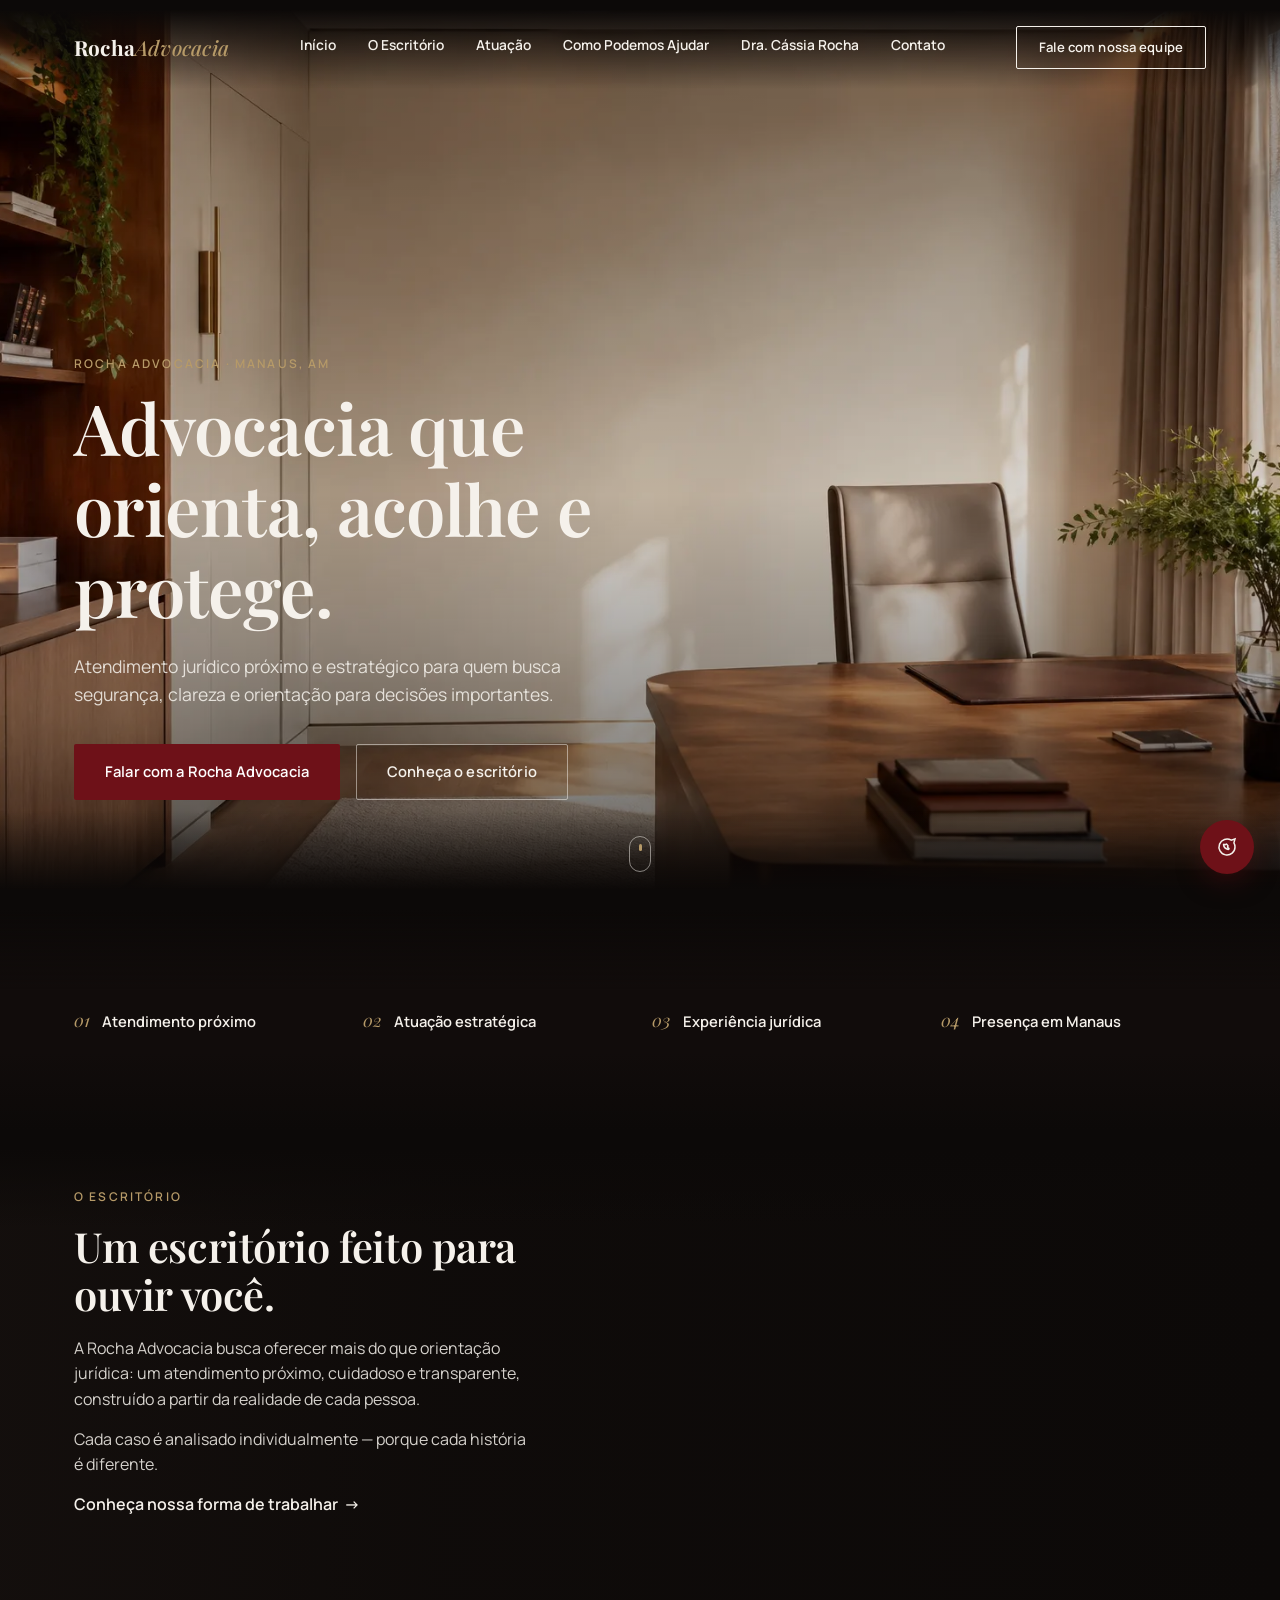
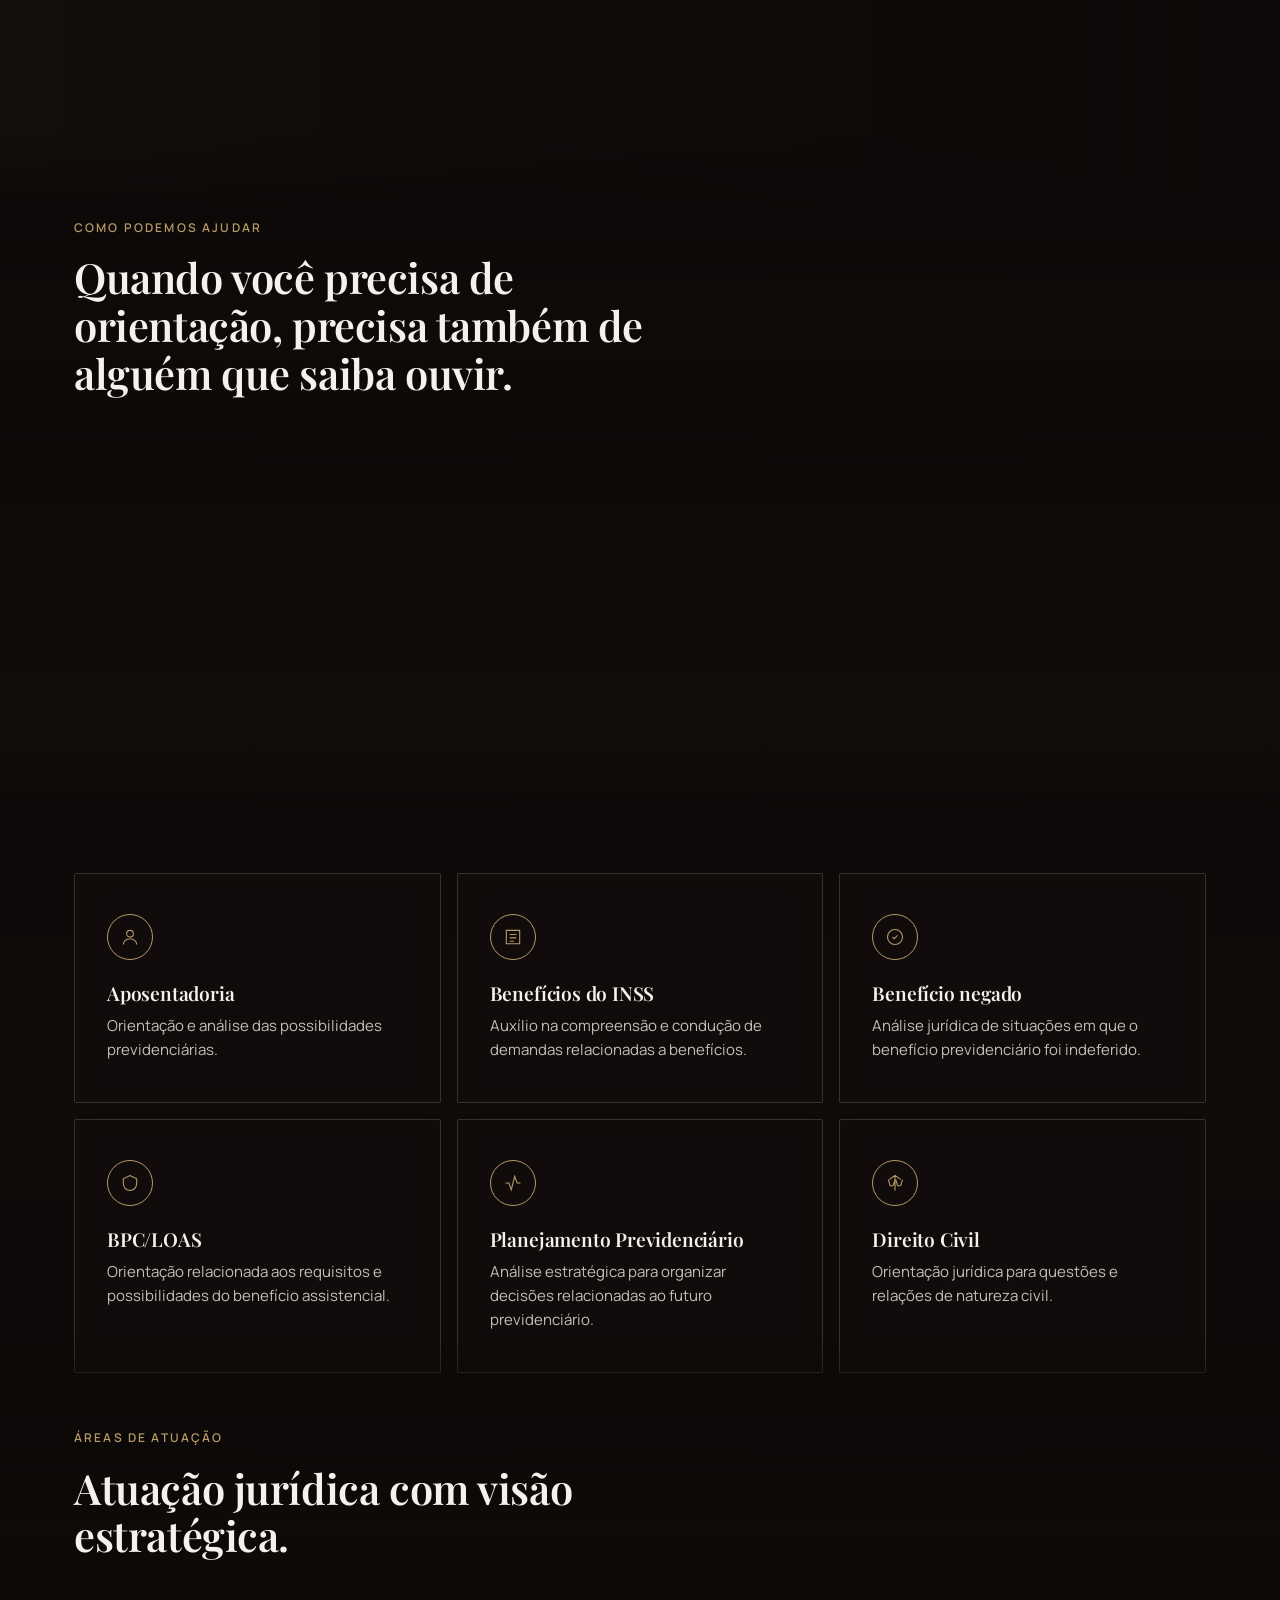
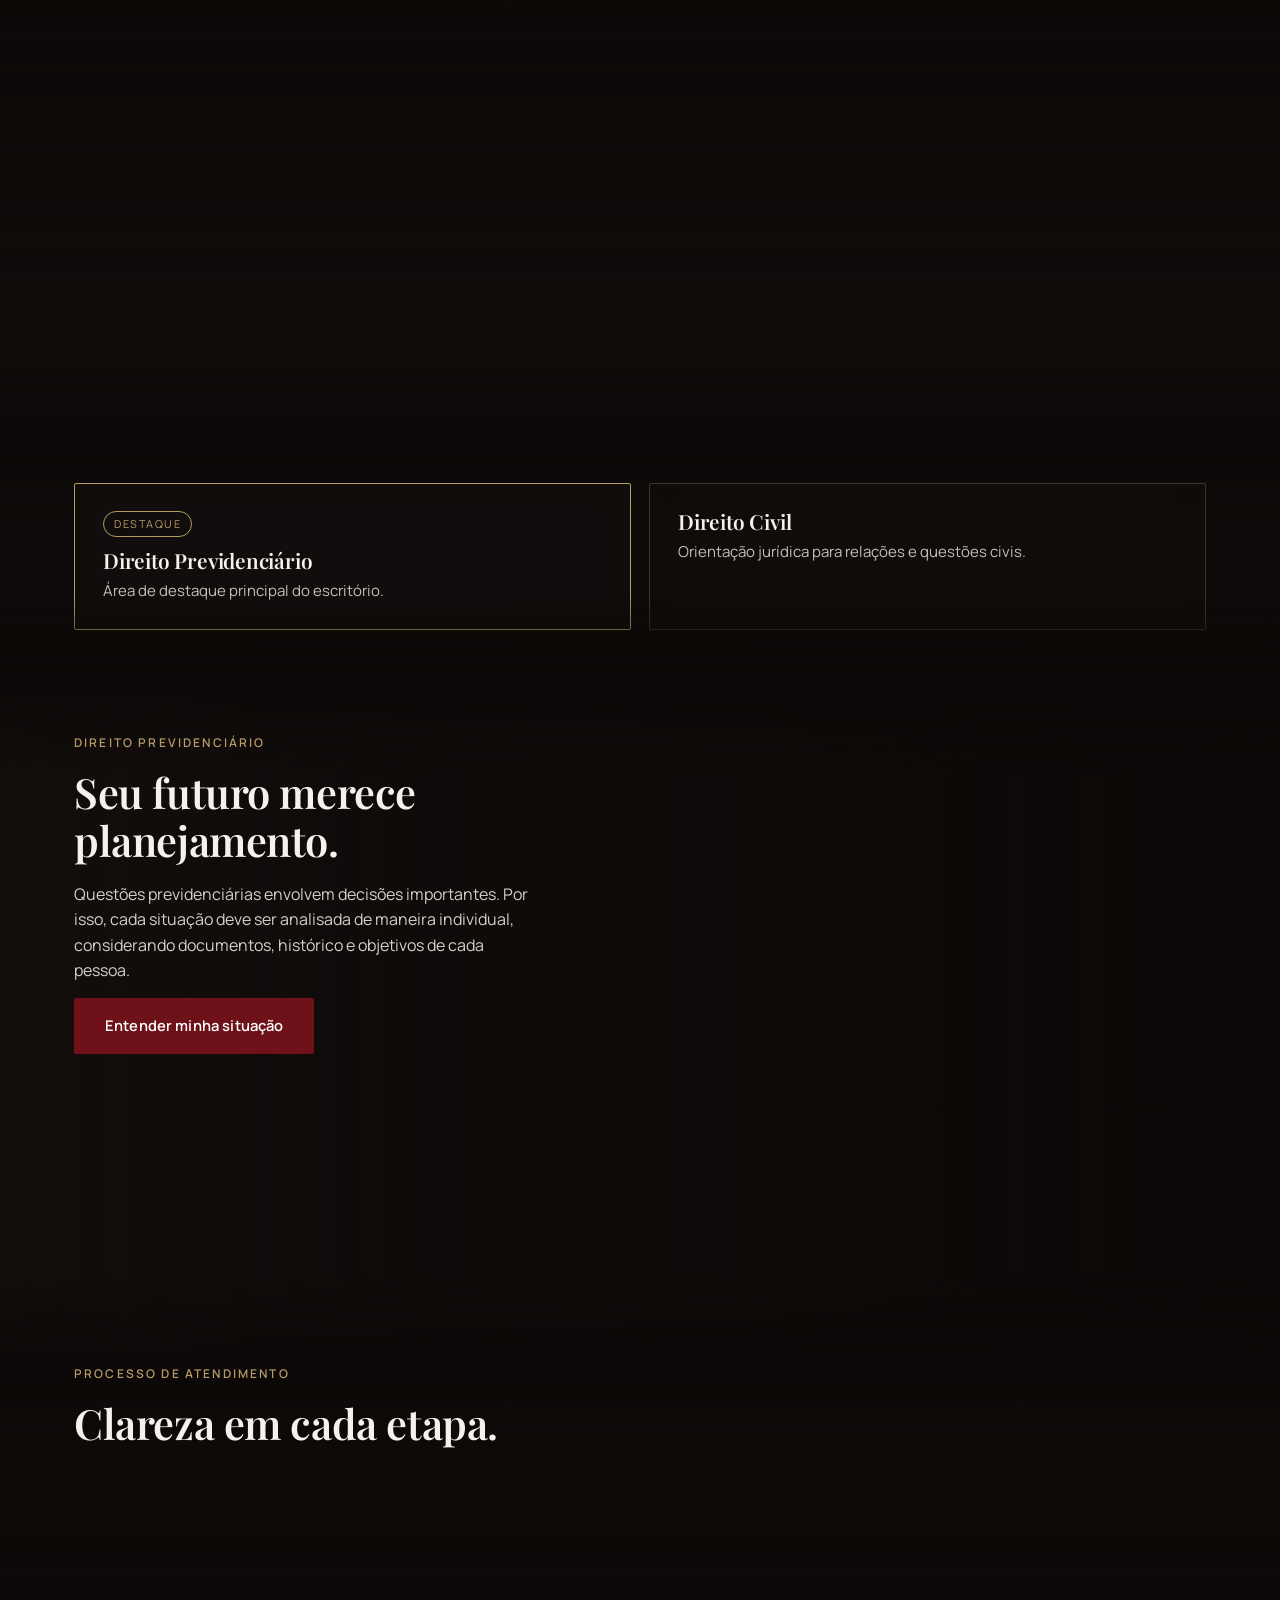
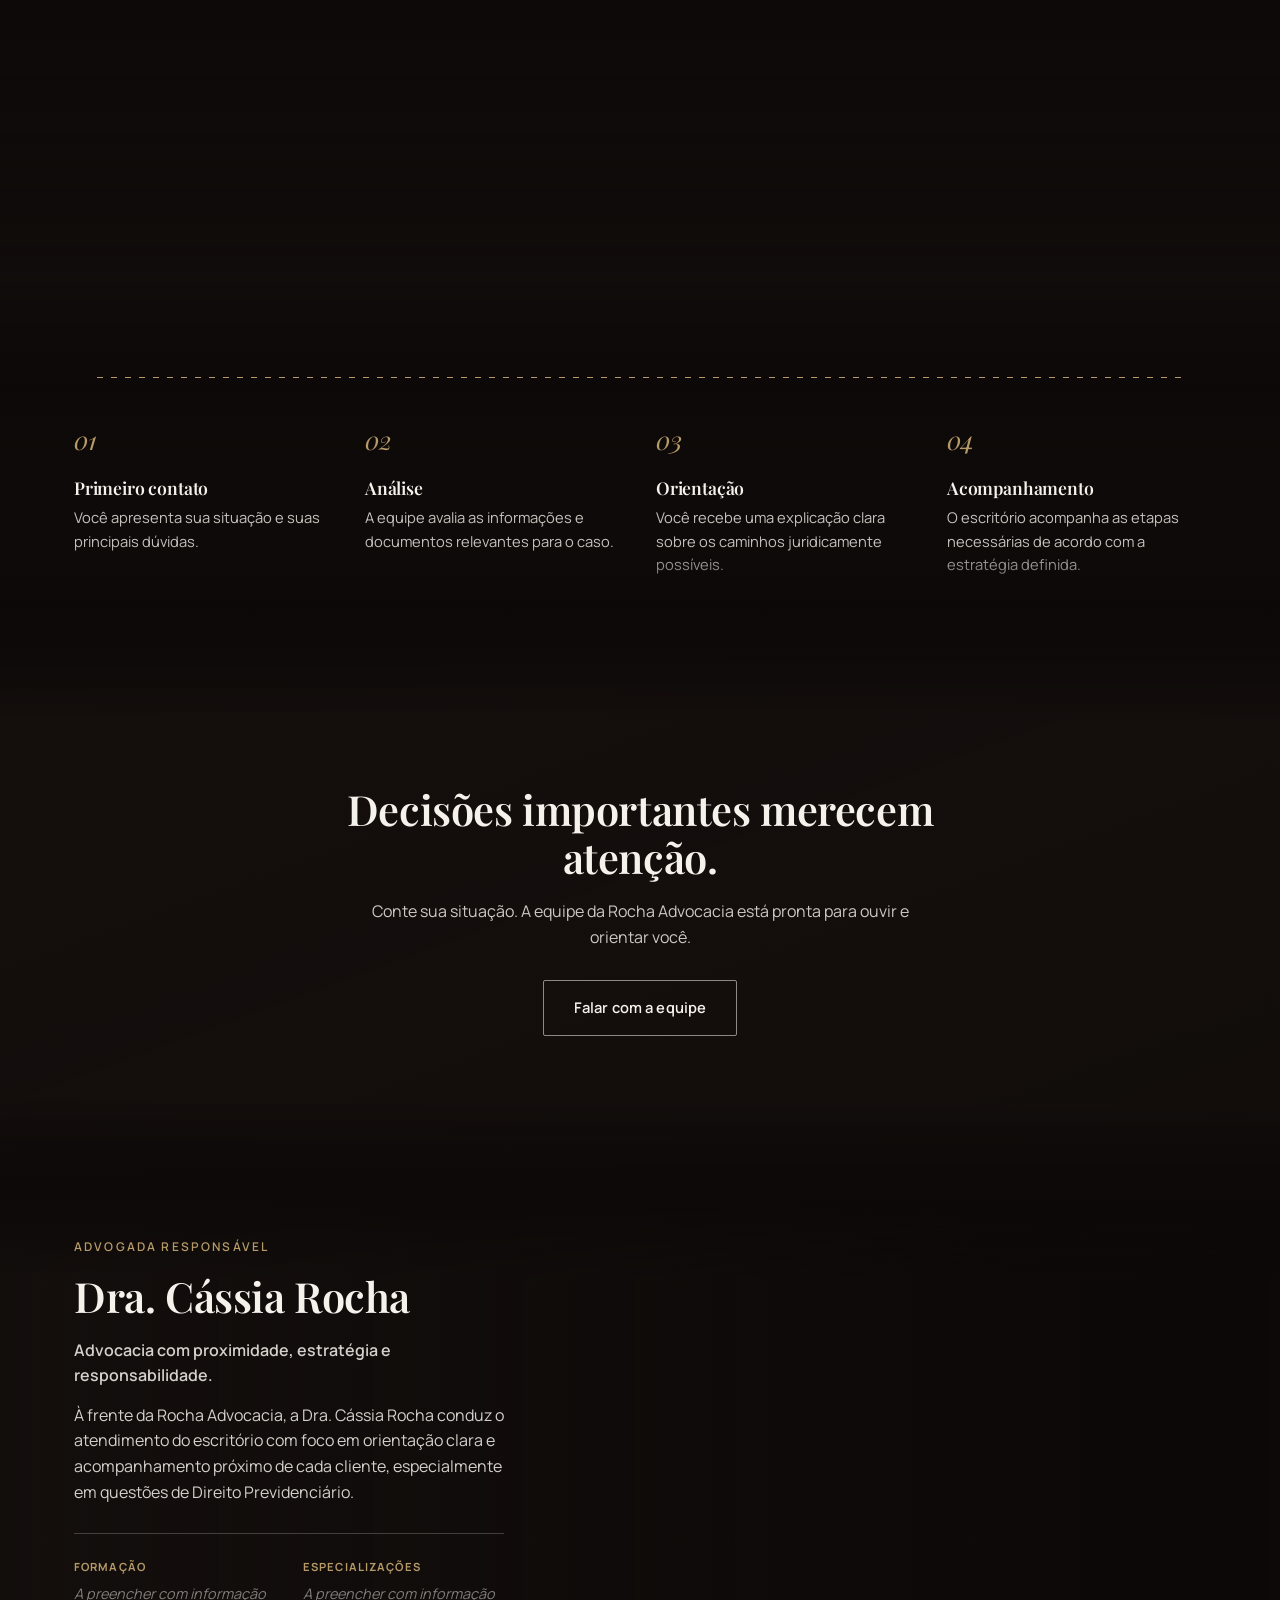
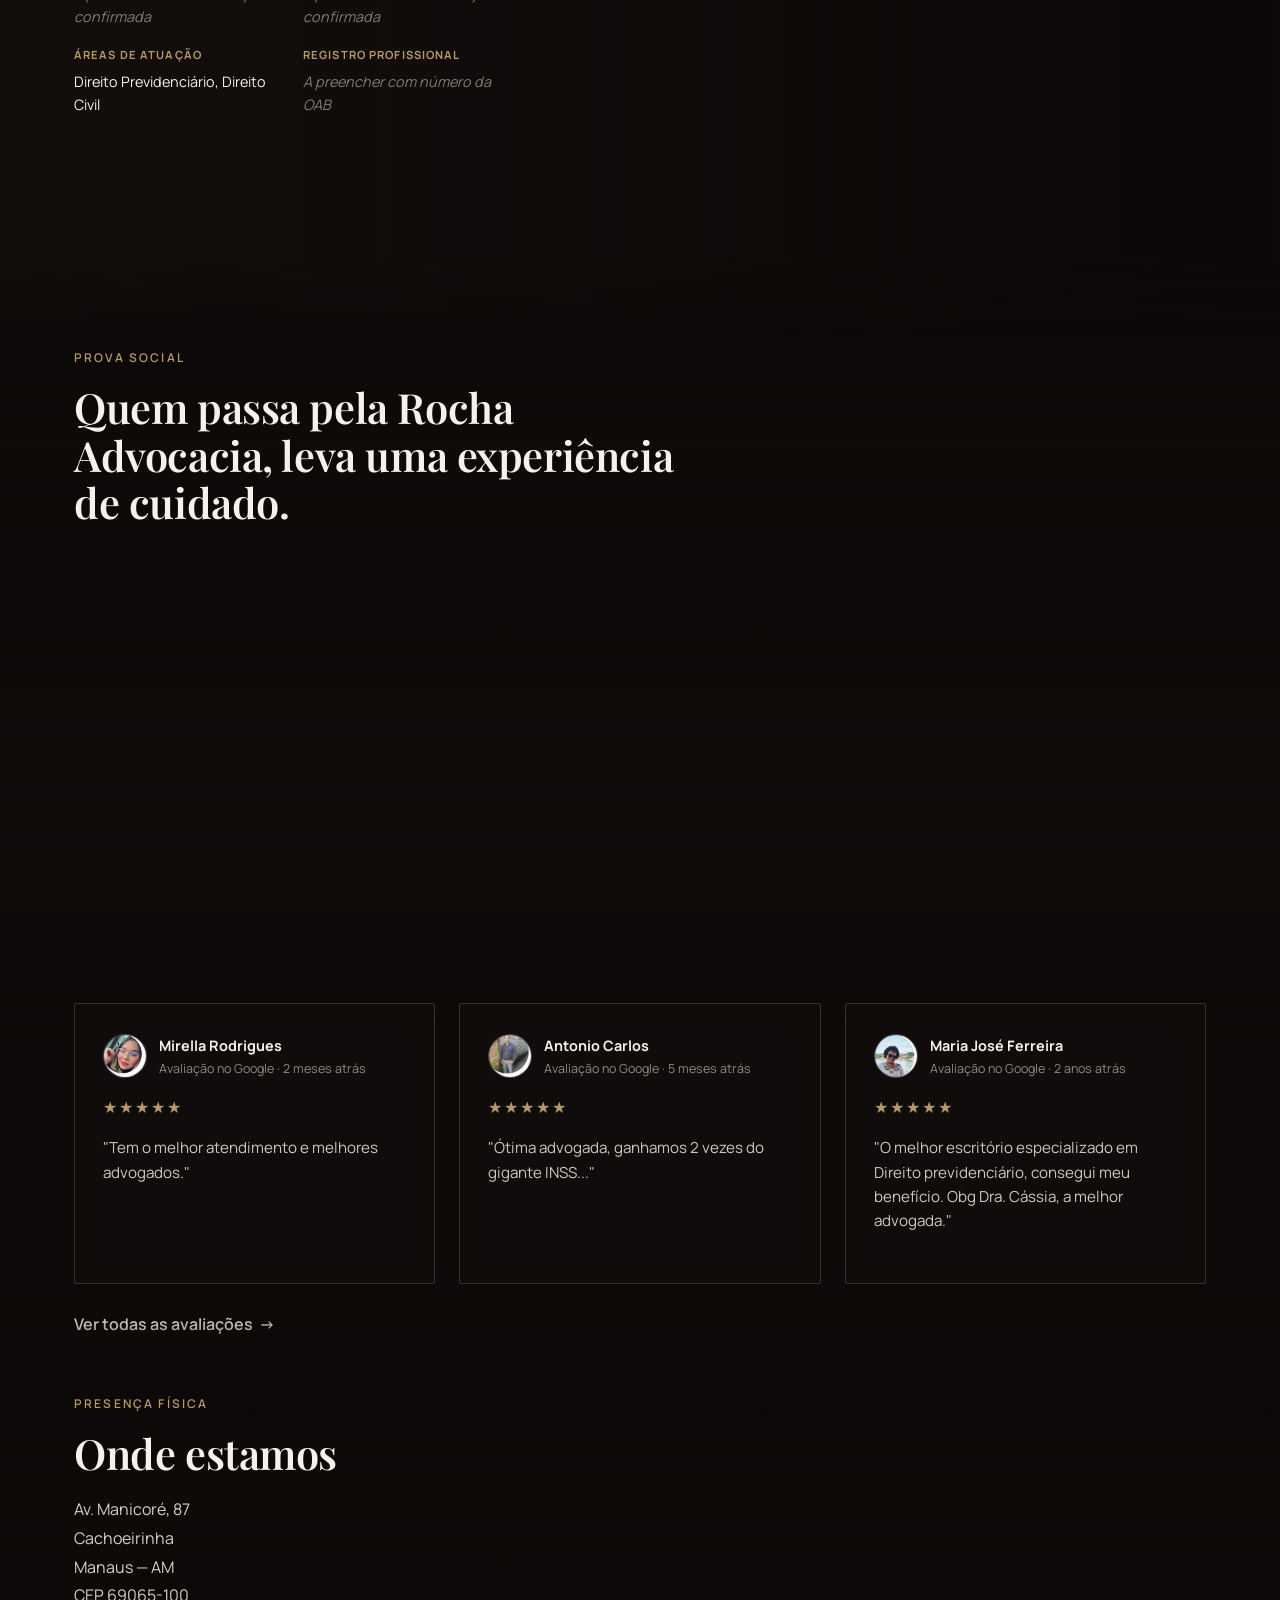
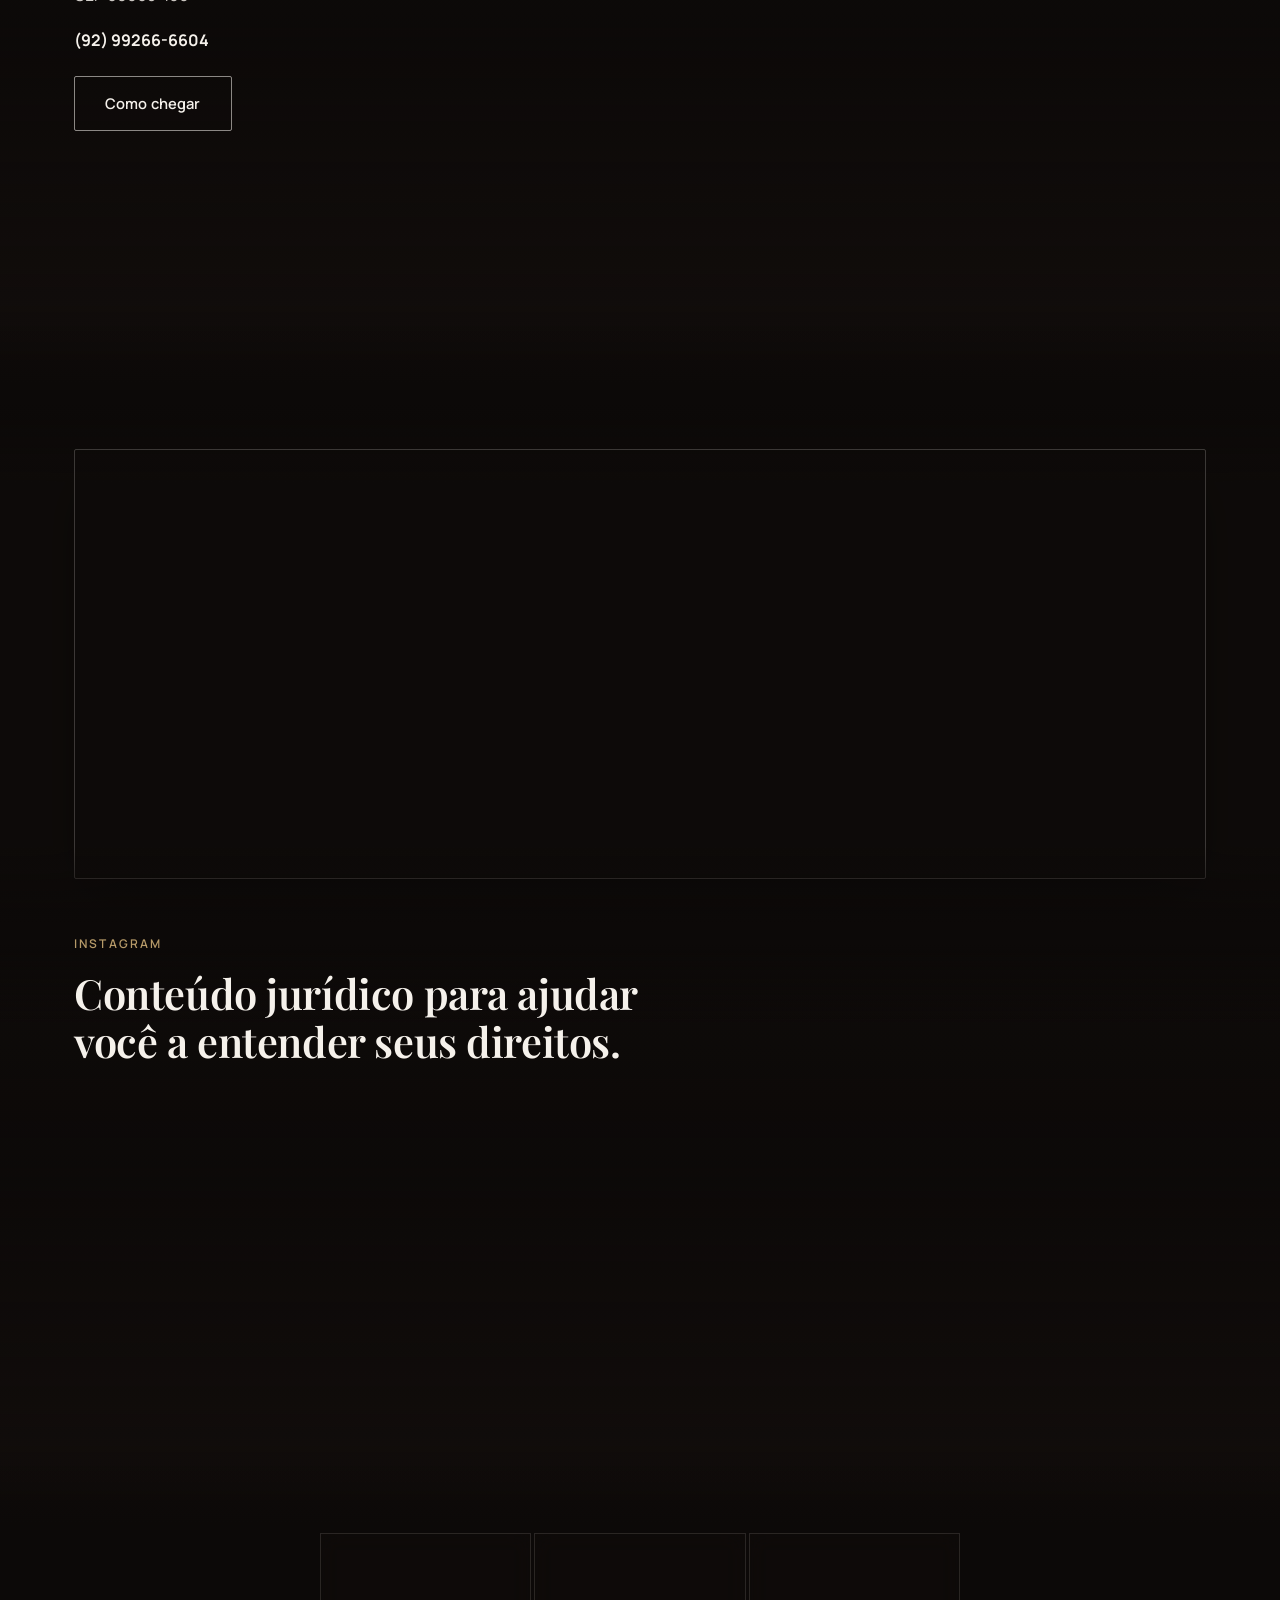
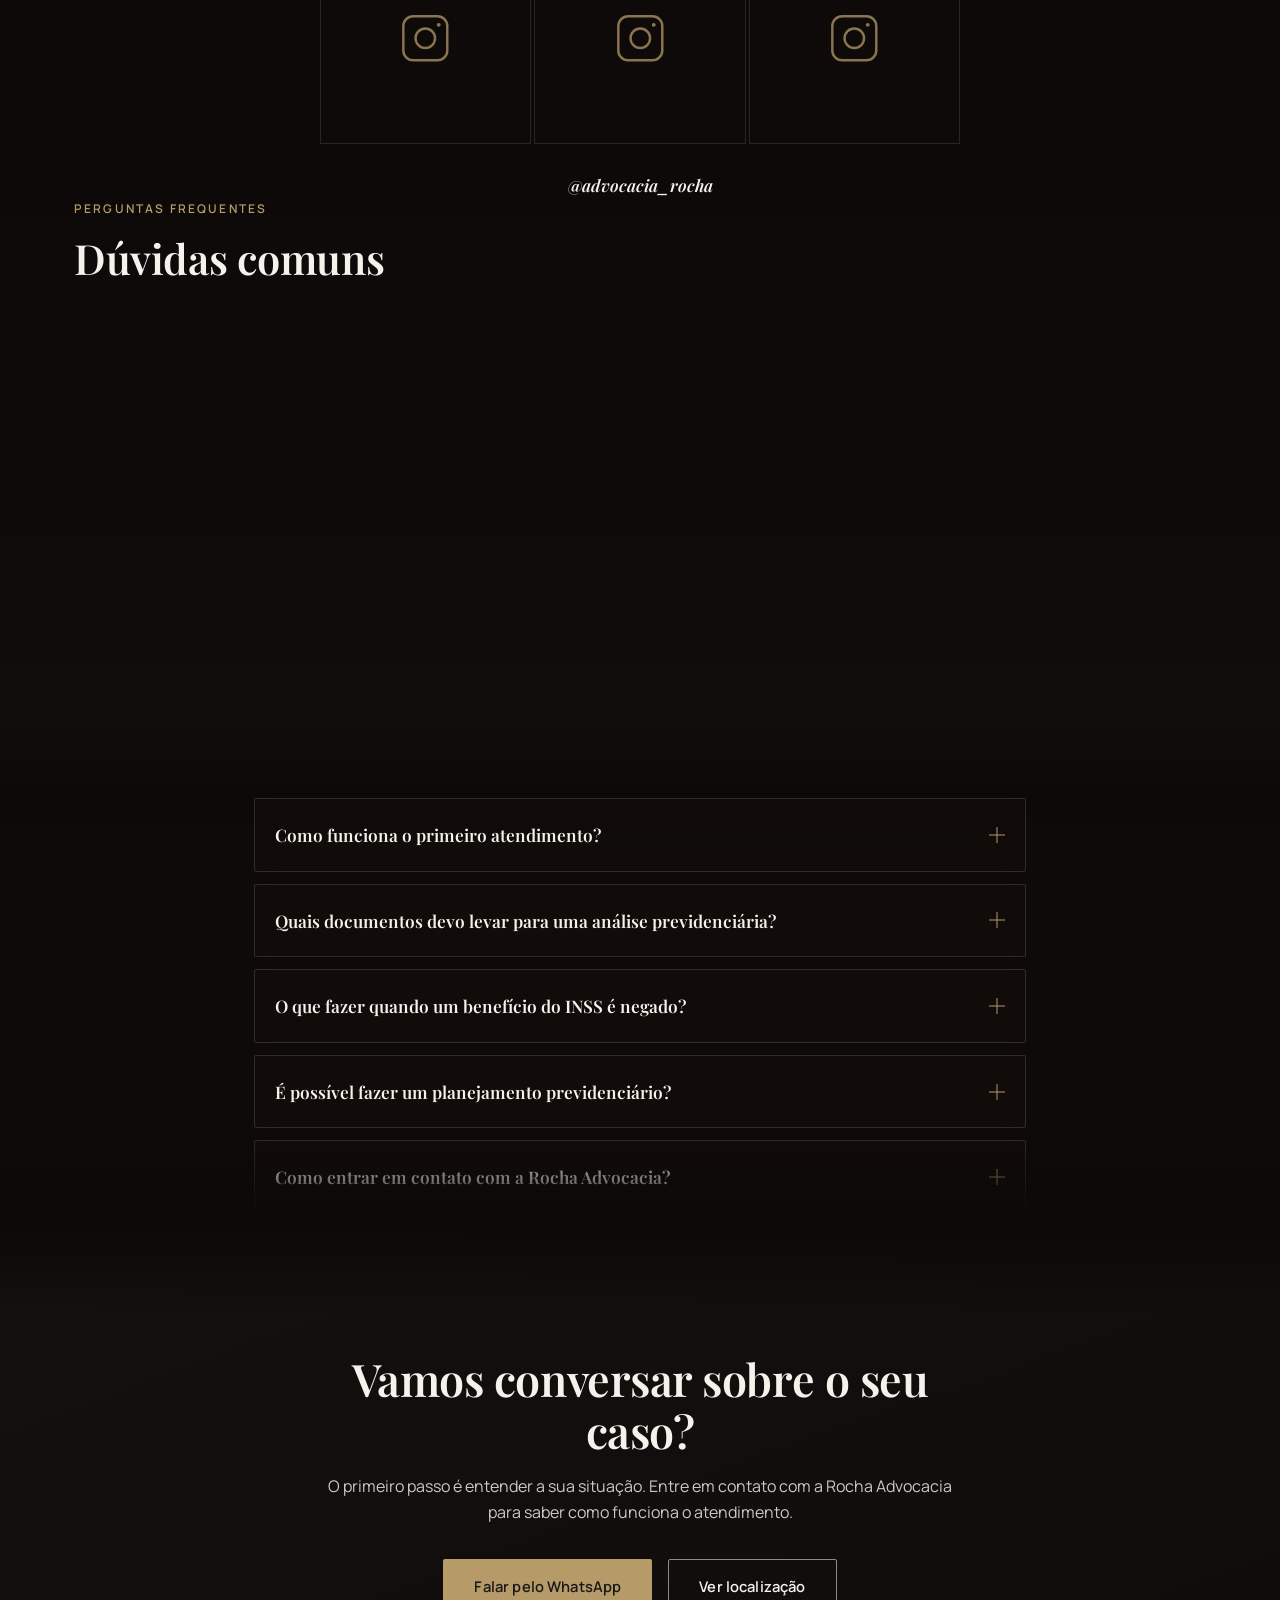
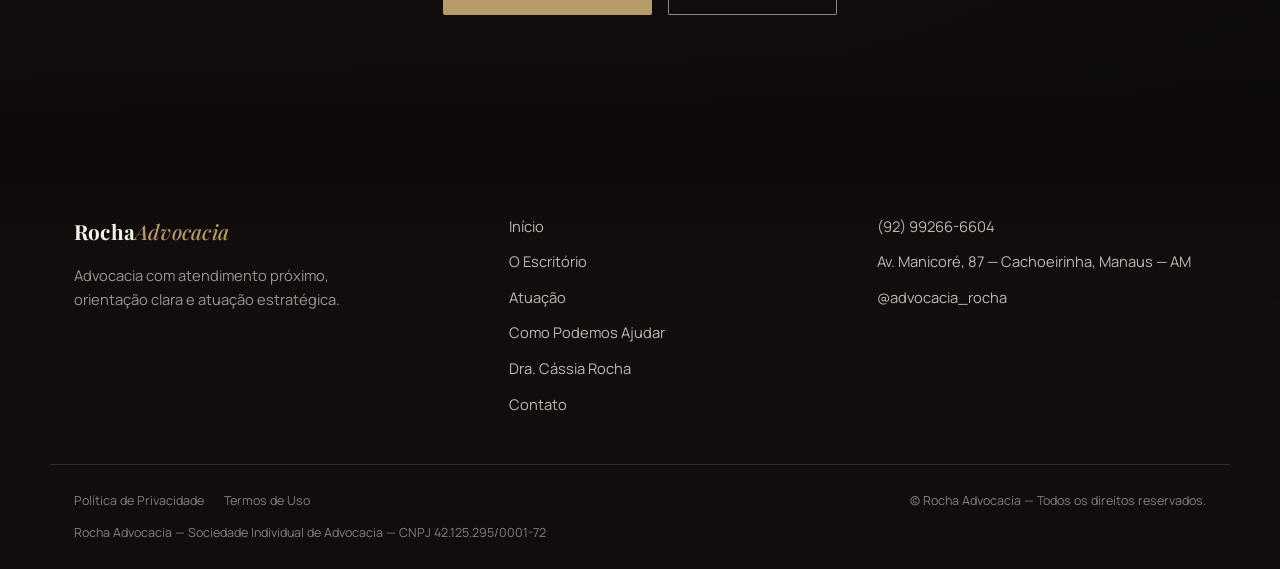
==== index.html @ 56a57467 "Initial commit: site institucional Rocha Advocacia Site institucional completo com vídeos de fundo e" ====
<!DOCTYPE html>
<html lang="pt-BR">
<head>
<meta charset="UTF-8">
<meta name="viewport" content="width=device-width, initial-scale=1.0">
<title>Rocha Advocacia | Advocacia Previdenciária em Manaus</title>
<meta name="description" content="Rocha Advocacia em Manaus. Atendimento jurídico próximo e estratégico em Direito Previdenciário e outras áreas de atuação. Entre em contato.">
<meta name="keywords" content="advogado previdenciário Manaus, Direito Previdenciário Manaus, aposentadoria, benefícios INSS, BPC LOAS, planejamento previdenciário, benefício negado, Direito Civil Manaus">

<meta property="og:title" content="Rocha Advocacia | Advocacia Previdenciária em Manaus">
<meta property="og:description" content="Atendimento jurídico próximo e estratégico para quem busca segurança, clareza e orientação para decisões importantes.">
<meta property="og:type" content="website">
<meta property="og:locale" content="pt_BR">

<link rel="preconnect" href="https://fonts.googleapis.com">
<link rel="preconnect" href="https://fonts.gstatic.com" crossorigin>
<link href="https://fonts.googleapis.com/css2?family=Playfair+Display:ital,wght@0,500;0,600;0,700;1,500&family=Manrope:wght@400;500;600;700&display=swap" rel="stylesheet">

<link rel="stylesheet" href="css/style.css">

<script type="application/ld+json">
{
  "@context": "https://schema.org",
  "@type": "LegalService",
  "name": "Rocha Advocacia",
  "founder": {
    "@type": "Person",
    "name": "Dra. Cássia Rocha"
  },
  "image": "",
  "telephone": "+5592992666604",
  "priceRange": "$$",
  "address": {
    "@type": "PostalAddress",
    "streetAddress": "Av. Manicoré, 87 - Cachoeirinha",
    "addressLocality": "Manaus",
    "addressRegion": "AM",
    "postalCode": "69065-100",
    "addressCountry": "BR"
  },
  "areaServed": "Manaus, AM",
  "sameAs": ["https://www.instagram.com/advocacia_rocha"],
  "url": ""
}
</script>
</head>
<body>

<a class="skip-link" href="#inicio-conteudo">Pular para o conteúdo</a>

<!-- ===================== HEADER ===================== -->
<header class="site-header" id="site-header">
  <div class="header-inner">
    <a href="#inicio" class="logo">Rocha<span>Advocacia</span></a>

    <nav class="main-nav" id="main-nav" aria-label="Navegação principal">
      <a href="#inicio">Início</a>
      <a href="#escritorio">O Escritório</a>
      <a href="#atuacao">Atuação</a>
      <a href="#como-ajudar">Como Podemos Ajudar</a>
      <a href="#cassia-rocha">Dra. Cássia Rocha</a>
      <a href="#contato">Contato</a>
    </nav>

    <div class="header-actions">
      <a class="btn btn-ghost header-cta" href="https://wa.me/5592992666604?text=Ol%C3%A1%2C%20gostaria%20de%20saber%20mais%20sobre%20o%20atendimento%20da%20Rocha%20Advocacia." target="_blank" rel="noopener">Fale com nossa equipe</a>
      <a class="header-whatsapp-icon" href="https://wa.me/5592992666604?text=Ol%C3%A1%2C%20gostaria%20de%20saber%20mais%20sobre%20o%20atendimento%20da%20Rocha%20Advocacia." target="_blank" rel="noopener" aria-label="Falar no WhatsApp">
        <svg viewBox="0 0 24 24" fill="none" stroke="currentColor" stroke-width="1.6"><path d="M20 12a8 8 0 1 1-3.8-6.8L20 4l-1.1 3.9A7.96 7.96 0 0 1 20 12Z"/><path d="M8.5 9.7c.3 2.4 2.4 4.4 4.7 4.7.9.1 1-.6.6-1.1-.3-.4-.9-.6-1.2-1-.2-.3.1-.6.3-.9.3-.4 0-.7-.2-1-.3-.4-.7-1.1-1.1-1.3-.4-.2-.6.1-.9.4-.4.4-1 .2-1.3-.4-.1-.2 0-.3.1-.4Z"/></svg>
      </a>
      <button class="menu-toggle" id="menu-toggle" aria-label="Abrir menu" aria-expanded="false">
        <span></span><span></span><span></span>
      </button>
    </div>
  </div>

  <nav class="mobile-nav" id="mobile-nav" aria-label="Navegação mobile">
    <a href="#inicio">Início</a>
    <a href="#escritorio">O Escritório</a>
    <a href="#atuacao">Atuação</a>
    <a href="#como-ajudar">Como Podemos Ajudar</a>
    <a href="#cassia-rocha">Dra. Cássia Rocha</a>
    <a href="#contato">Contato</a>
    <a href="https://wa.me/5592992666604?text=Ol%C3%A1%2C%20gostaria%20de%20saber%20mais%20sobre%20o%20atendimento%20da%20Rocha%20Advocacia." target="_blank" rel="noopener" class="btn btn-primary mobile-cta">Fale com nossa equipe</a>
  </nav>
</header>

<main id="inicio-conteudo">

<!-- ===================== HERO ===================== -->
<section class="hero" id="inicio">
  <div class="hero-media">
    <video class="bg-video" muted loop playsinline preload="none" poster="images/hero.webp" aria-label="Ambiente contemporâneo do escritório Rocha Advocacia, com mesa de madeira clara, poltrona de couro e luz natural">
      <source data-src="videos/hero.mp4" type="video/mp4">
    </video>
    <div class="hero-scrim"></div>
  </div>

  <div class="hero-content reveal" data-reveal="up">
    <p class="eyebrow">Rocha Advocacia · Manaus, AM</p>
    <h1>Advocacia que orienta, acolhe e protege.</h1>
    <p class="hero-lead">Atendimento jurídico próximo e estratégico para quem busca segurança, clareza e orientação para decisões importantes.</p>
    <div class="hero-actions">
      <a class="btn btn-primary" href="https://wa.me/5592992666604?text=Ol%C3%A1%2C%20gostaria%20de%20saber%20mais%20sobre%20o%20atendimento%20da%20Rocha%20Advocacia." target="_blank" rel="noopener">Falar com a Rocha Advocacia</a>
      <a class="btn btn-outline" href="#escritorio">Conheça o escritório</a>
    </div>
  </div>

  <a href="#autoridade" class="scroll-indicator" aria-label="Rolar para baixo">
    <span></span>
  </a>
</section>

<!-- ===================== AUTORIDADE / CONFIANÇA ===================== -->
<section class="authority-strip" id="autoridade">
  <div class="authority-media">
    <video class="bg-video" muted loop playsinline preload="none" poster="images/transicao.webp" aria-hidden="true">
      <source data-src="videos/transicao.mp4" type="video/mp4">
    </video>
  </div>
  <div class="authority-scrim"></div>
  <div class="authority-inner reveal" data-reveal="up">
    <div class="authority-item">
      <span class="authority-mark">01</span>
      <p>Atendimento próximo</p>
    </div>
    <div class="authority-item">
      <span class="authority-mark">02</span>
      <p>Atuação estratégica</p>
    </div>
    <div class="authority-item">
      <span class="authority-mark">03</span>
      <p>Experiência jurídica</p>
    </div>
    <div class="authority-item">
      <span class="authority-mark">04</span>
      <p>Presença em Manaus</p>
    </div>
  </div>
</section>

<!-- ===================== O ESCRITÓRIO ===================== -->
<section class="media-banner media-banner--left" id="escritorio">
  <div class="media-banner-media">
    <video class="bg-video" muted loop playsinline preload="none" poster="images/escritorio.webp" aria-label="Fachada da Rocha Advocacia em Manaus, com a logo e o símbolo da balança da justiça">
      <source data-src="videos/escritorio.mp4" type="video/mp4">
    </video>
  </div>
  <div class="media-banner-scrim"></div>
  <div class="media-banner-inner">
    <div class="media-banner-text reveal" data-reveal="up">
      <p class="eyebrow">O escritório</p>
      <h2>Um escritório feito para ouvir você.</h2>
      <p>A Rocha Advocacia busca oferecer mais do que orientação jurídica: um atendimento próximo, cuidadoso e transparente, construído a partir da realidade de cada pessoa.</p>
      <p>Cada caso é analisado individualmente — porque cada história é diferente.</p>
      <a class="text-link" href="#como-ajudar">Conheça nossa forma de trabalhar <span aria-hidden="true">→</span></a>
    </div>
  </div>
</section>

<!-- ===================== COMO PODEMOS AJUDAR ===================== -->
<section class="services-section" id="como-ajudar">
  <div class="media-banner media-banner--bottom">
    <div class="media-banner-media">
      <video class="bg-video" muted loop playsinline preload="none" poster="images/como-ajudar.webp" aria-label="Atendimento próximo: conversa acolhedora entre clientes e a equipe da Rocha Advocacia">
        <source data-src="videos/como-ajudar.mp4" type="video/mp4">
      </video>
    </div>
    <div class="media-banner-scrim"></div>
    <div class="media-banner-inner">
      <div class="media-banner-text reveal" data-reveal="up">
        <p class="eyebrow">Como podemos ajudar</p>
        <h2>Quando você precisa de orientação, precisa também de alguém que saiba ouvir.</h2>
      </div>
    </div>
  </div>

  <div class="fill-wrap">
    <div class="fill-bg">
      <video class="bg-video" muted loop playsinline preload="none" poster="images/como-ajudar-grade.webp" aria-hidden="true">
        <source data-src="videos/como-ajudar-grade.mp4" type="video/mp4">
      </video>
    </div>
    <div class="fill-scrim"></div>
    <div class="services-grid fill-content">
    <article class="service-card reveal" data-reveal="up">
      <span class="service-icon">
        <svg viewBox="0 0 24 24" fill="none" stroke="currentColor" stroke-width="1.3"><circle cx="12" cy="8" r="4"/><path d="M4 21c0-4 3.6-7 8-7s8 3 8 7"/></svg>
      </span>
      <h3>Aposentadoria</h3>
      <p>Orientação e análise das possibilidades previdenciárias.</p>
    </article>

    <article class="service-card reveal" data-reveal="up">
      <span class="service-icon">
        <svg viewBox="0 0 24 24" fill="none" stroke="currentColor" stroke-width="1.3"><path d="M4 4h16v16H4z"/><path d="M8 9h8M8 13h8M8 17h5"/></svg>
      </span>
      <h3>Benefícios do INSS</h3>
      <p>Auxílio na compreensão e condução de demandas relacionadas a benefícios.</p>
    </article>

    <article class="service-card reveal" data-reveal="up">
      <span class="service-icon">
        <svg viewBox="0 0 24 24" fill="none" stroke="currentColor" stroke-width="1.3"><circle cx="12" cy="12" r="9"/><path d="M9 12l2 2 4-4"/></svg>
      </span>
      <h3>Benefício negado</h3>
      <p>Análise jurídica de situações em que o benefício previdenciário foi indeferido.</p>
    </article>

    <article class="service-card reveal" data-reveal="up">
      <span class="service-icon">
        <svg viewBox="0 0 24 24" fill="none" stroke="currentColor" stroke-width="1.3"><path d="M12 3l8 4v5c0 5-3.4 8.4-8 9-4.6-.6-8-4-8-9V7l8-4Z"/></svg>
      </span>
      <h3>BPC/LOAS</h3>
      <p>Orientação relacionada aos requisitos e possibilidades do benefício assistencial.</p>
    </article>

    <article class="service-card reveal" data-reveal="up">
      <span class="service-icon">
        <svg viewBox="0 0 24 24" fill="none" stroke="currentColor" stroke-width="1.3"><path d="M3 12h4l3 8 4-16 3 8h4"/></svg>
      </span>
      <h3>Planejamento Previdenciário</h3>
      <p>Análise estratégica para organizar decisões relacionadas ao futuro previdenciário.</p>
    </article>

    <article class="service-card reveal" data-reveal="up">
      <span class="service-icon">
        <svg viewBox="0 0 24 24" fill="none" stroke="currentColor" stroke-width="1.3"><path d="M12 3v18M5 8l7-5 7 5M4 8l1.5 5a2.5 2.5 0 0 0 5 0L12 8M13 8l1.5 5a2.5 2.5 0 0 0 5 0L21 8"/></svg>
      </span>
      <h3>Direito Civil</h3>
      <p>Orientação jurídica para questões e relações de natureza civil.</p>
    </article>
    </div>
  </div>
</section>

<!-- ===================== ÁREAS DE ATUAÇÃO ===================== -->
<section class="practice-section" id="atuacao">
  <div class="media-banner media-banner--bottom">
    <div class="media-banner-media">
      <video class="bg-video" muted loop playsinline preload="none" poster="images/atuacao.webp" aria-label="Composição editorial de mesa de trabalho do escritório, com laptop, agenda e pasta de couro">
        <source data-src="videos/atuacao.mp4" type="video/mp4">
      </video>
    </div>
    <div class="media-banner-scrim"></div>
    <div class="media-banner-inner">
      <div class="media-banner-text reveal" data-reveal="up">
        <p class="eyebrow">Áreas de atuação</p>
        <h2>Atuação jurídica com visão estratégica.</h2>
      </div>
    </div>
  </div>
  <div class="fill-wrap">
    <div class="fill-bg">
      <video class="bg-video" muted loop playsinline preload="none" poster="images/atuacao-lista.webp" aria-hidden="true">
        <source data-src="videos/atuacao-lista.mp4" type="video/mp4">
      </video>
    </div>
    <div class="fill-scrim"></div>
    <div class="practice-list fill-content">
      <div class="practice-item practice-item--featured reveal" data-reveal="left">
        <span class="practice-tag">Destaque</span>
        <h3>Direito Previdenciário</h3>
        <p>Área de destaque principal do escritório.</p>
      </div>
      <div class="practice-item reveal" data-reveal="right">
        <h3>Direito Civil</h3>
        <p>Orientação jurídica para relações e questões civis.</p>
      </div>
    </div>
  </div>
</section>

<!-- ===================== DIREITO PREVIDENCIÁRIO - DESTAQUE ===================== -->
<section class="media-banner media-banner--left" id="previdenciario">
  <div class="media-banner-media">
    <video class="bg-video" muted loop playsinline preload="none" poster="images/previdenciario.webp" aria-label="Família brasileira reunida em ambiente residencial sofisticado, conversando com atenção">
      <source data-src="videos/previdenciario.mp4" type="video/mp4">
    </video>
  </div>
  <div class="media-banner-scrim"></div>
  <div class="media-banner-inner">
    <div class="media-banner-text reveal" data-reveal="up">
      <p class="eyebrow">Direito Previdenciário</p>
      <h2>Seu futuro merece planejamento.</h2>
      <p>Questões previdenciárias envolvem decisões importantes. Por isso, cada situação deve ser analisada de maneira individual, considerando documentos, histórico e objetivos de cada pessoa.</p>
      <a class="btn btn-primary" href="https://wa.me/5592992666604?text=Ol%C3%A1%2C%20gostaria%20de%20entender%20minha%20situa%C3%A7%C3%A3o%20previdenci%C3%A1ria." target="_blank" rel="noopener">Entender minha situação</a>
    </div>
  </div>
</section>

<!-- ===================== PROCESSO DE ATENDIMENTO ===================== -->
<section class="process-section" id="processo">
  <div class="media-banner media-banner--bottom">
    <div class="media-banner-media">
      <video class="bg-video" muted loop playsinline preload="none" poster="images/processo.webp" aria-label="Reunião de atendimento entre a equipe da Rocha Advocacia e uma cliente, analisando documentos">
        <source data-src="videos/processo.mp4" type="video/mp4">
      </video>
    </div>
    <div class="media-banner-scrim"></div>
    <div class="media-banner-inner">
      <div class="media-banner-text reveal" data-reveal="up">
        <p class="eyebrow">Processo de atendimento</p>
        <h2>Clareza em cada etapa.</h2>
      </div>
    </div>
  </div>

  <div class="fill-wrap">
    <div class="fill-bg">
      <video class="bg-video" muted loop playsinline preload="none" poster="images/processo.webp" aria-hidden="true">
        <source data-src="videos/processo.mp4" type="video/mp4">
      </video>
    </div>
    <div class="fill-scrim"></div>
    <div class="process-track fill-content">
    <div class="process-line" aria-hidden="true"></div>
    <div class="process-step reveal" data-reveal="up">
      <span class="process-number">01</span>
      <h3>Primeiro contato</h3>
      <p>Você apresenta sua situação e suas principais dúvidas.</p>
    </div>
    <div class="process-step reveal" data-reveal="up">
      <span class="process-number">02</span>
      <h3>Análise</h3>
      <p>A equipe avalia as informações e documentos relevantes para o caso.</p>
    </div>
    <div class="process-step reveal" data-reveal="up">
      <span class="process-number">03</span>
      <h3>Orientação</h3>
      <p>Você recebe uma explicação clara sobre os caminhos juridicamente possíveis.</p>
    </div>
    <div class="process-step reveal" data-reveal="up">
      <span class="process-number">04</span>
      <h3>Acompanhamento</h3>
      <p>O escritório acompanha as etapas necessárias de acordo com a estratégia definida.</p>
    </div>
  </div>
  </div>
</section>

<!-- ===================== BLOCO DE TRANSIÇÃO / CONFIANÇA ===================== -->
<section class="transition-section" id="confianca">
  <video class="transition-bg bg-video" muted loop playsinline preload="none" poster="images/transicao-confianca.webp" aria-label="Poltrona de couro ao lado de mesa lateral de madeira clara, com livros e luz natural entrando pela janela">
    <source data-src="videos/transicao-confianca.mp4" type="video/mp4">
  </video>
  <div class="transition-scrim"></div>
  <div class="transition-content reveal" data-reveal="up">
    <h2>Decisões importantes merecem atenção.</h2>
    <p>Conte sua situação. A equipe da Rocha Advocacia está pronta para ouvir e orientar você.</p>
    <a class="btn btn-outline btn-outline--light" href="https://wa.me/5592992666604?text=Ol%C3%A1%2C%20gostaria%20de%20conversar%20com%20a%20equipe%20da%20Rocha%20Advocacia." target="_blank" rel="noopener">Falar com a equipe</a>
  </div>
</section>

<!-- ===================== DRA. CÁSSIA ROCHA ===================== -->
<section class="profile-section" id="cassia-rocha">
  <div class="media-banner media-banner--left">
    <div class="media-banner-media">
      <video class="bg-video" muted loop playsinline preload="none" poster="images/cassia-rocha.webp" aria-label="Dra. Cássia Rocha, advogada responsável pela Rocha Advocacia">
        <source data-src="videos/cassia-rocha.mp4" type="video/mp4">
      </video>
    </div>
    <div class="media-banner-scrim"></div>
    <div class="media-banner-inner">
      <div class="media-banner-text profile-text reveal" data-reveal="up">
        <p class="eyebrow">Advogada responsável</p>
        <h2>Dra. Cássia Rocha</h2>
        <p class="profile-subtitle">Advocacia com proximidade, estratégia e responsabilidade.</p>
        <p>À frente da Rocha Advocacia, a Dra. Cássia Rocha conduz o atendimento do escritório com foco em orientação clara e acompanhamento próximo de cada cliente, especialmente em questões de Direito Previdenciário.</p>

        <dl class="profile-facts">
          <div class="profile-fact">
            <dt>Formação</dt>
            <dd class="pending">A preencher com informação confirmada</dd>
          </div>
          <div class="profile-fact">
            <dt>Especializações</dt>
            <dd class="pending">A preencher com informação confirmada</dd>
          </div>
          <div class="profile-fact">
            <dt>Áreas de atuação</dt>
            <dd>Direito Previdenciário, Direito Civil</dd>
          </div>
          <div class="profile-fact">
            <dt>Registro profissional</dt>
            <dd class="pending">A preencher com número da OAB</dd>
          </div>
        </dl>
      </div>
    </div>
  </div>
</section>

<!-- ===================== DEPOIMENTOS ===================== -->
<section class="testimonials-section" id="depoimentos">
  <div class="media-banner media-banner--bottom">
    <div class="media-banner-media">
      <video class="bg-video" muted loop playsinline preload="none" poster="images/depoimentos.webp" aria-label="Momento de atendimento entre a equipe da Rocha Advocacia e uma cliente">
        <source data-src="videos/depoimentos.mp4" type="video/mp4">
      </video>
    </div>
    <div class="media-banner-scrim"></div>
    <div class="media-banner-inner">
      <div class="media-banner-text reveal" data-reveal="up">
        <p class="eyebrow">Prova social</p>
        <h2>Quem passa pela Rocha Advocacia, leva uma experiência de cuidado.</h2>
      </div>
    </div>
  </div>
  <div class="fill-wrap">
    <div class="fill-bg">
      <video class="bg-video" muted loop playsinline preload="none" poster="images/depoimentos-cards.webp" aria-hidden="true">
        <source data-src="videos/depoimentos-cards.mp4" type="video/mp4">
      </video>
    </div>
    <div class="fill-scrim"></div>
    <div class="fill-content">
      <div class="testimonials-grid">
        <article class="testimonial-card reveal" data-reveal="up">
          <div class="testimonial-header">
            <img class="testimonial-avatar" src="images/testimonial-mirella.webp" alt="Mirella Rodrigues" loading="lazy">
            <div>
              <span class="testimonial-name">Mirella Rodrigues</span>
              <span class="testimonial-time">Avaliação no Google · 2 meses atrás</span>
            </div>
          </div>
          <div class="testimonial-stars" aria-hidden="true">★★★★★</div>
          <p>"Tem o melhor atendimento e melhores advogados."</p>
        </article>
        <article class="testimonial-card reveal" data-reveal="up">
          <div class="testimonial-header">
            <img class="testimonial-avatar" src="images/testimonial-antonio.webp" alt="Antonio Carlos" loading="lazy">
            <div>
              <span class="testimonial-name">Antonio Carlos</span>
              <span class="testimonial-time">Avaliação no Google · 5 meses atrás</span>
            </div>
          </div>
          <div class="testimonial-stars" aria-hidden="true">★★★★★</div>
          <p>"Ótima advogada, ganhamos 2 vezes do gigante INSS..."</p>
        </article>
        <article class="testimonial-card reveal" data-reveal="up">
          <div class="testimonial-header">
            <img class="testimonial-avatar" src="images/testimonial-mariajose.webp" alt="Maria José Ferreira" loading="lazy">
            <div>
              <span class="testimonial-name">Maria José Ferreira</span>
              <span class="testimonial-time">Avaliação no Google · 2 anos atrás</span>
            </div>
          </div>
          <div class="testimonial-stars" aria-hidden="true">★★★★★</div>
          <p>"O melhor escritório especializado em Direito previdenciário, consegui meu benefício. Obg Dra. Cássia, a melhor advogada."</p>
        </article>
      </div>
      <a class="text-link testimonials-link" href="https://www.instagram.com/advocacia_rocha" target="_blank" rel="noopener">Ver todas as avaliações <span aria-hidden="true">→</span></a>
    </div>
  </div>
</section>

<!-- ===================== ONDE ESTAMOS ===================== -->
<section class="location-section" id="onde-estamos">
  <div class="media-banner media-banner--bottom">
    <div class="media-banner-media">
      <video class="bg-video" muted loop playsinline preload="none" poster="images/onde-estamos.webp" aria-label="Rua arborizada no bairro Cachoeirinha, Manaus, próxima ao escritório">
        <source data-src="videos/onde-estamos.mp4" type="video/mp4">
      </video>
    </div>
    <div class="media-banner-scrim"></div>
    <div class="media-banner-inner">
      <div class="media-banner-text reveal" data-reveal="up">
        <p class="eyebrow">Presença física</p>
        <h2>Onde estamos</h2>
        <address>
          Av. Manicoré, 87<br>
          Cachoeirinha<br>
          Manaus — AM<br>
          CEP 69065-100
        </address>
        <p class="location-phone"><a href="tel:+5592992666604">(92) 99266-6604</a></p>
        <a class="btn btn-outline btn-outline--light" href="https://www.google.com/maps/search/?api=1&query=Av.+Manicor%C3%A9%2C+87%2C+Cachoeirinha%2C+Manaus+-+AM" target="_blank" rel="noopener">Como chegar</a>
      </div>
    </div>
  </div>
  <div class="fill-wrap">
    <div class="fill-bg">
      <video class="bg-video" muted loop playsinline preload="none" poster="images/onde-estamos-mapa.webp" aria-hidden="true">
        <source data-src="videos/onde-estamos-mapa.mp4" type="video/mp4">
      </video>
    </div>
    <div class="fill-scrim"></div>
    <div class="location-map-wrap fill-content">
      <div class="location-map">
        <iframe
          title="Mapa - Rocha Advocacia"
          src="https://www.google.com/maps?q=Av.+Manicor%C3%A9,+87,+Cachoeirinha,+Manaus+-+AM&output=embed"
          loading="lazy"
          referrerpolicy="no-referrer-when-downgrade">
        </iframe>
      </div>
    </div>
  </div>
</section>

<!-- ===================== INSTAGRAM ===================== -->
<section class="instagram-section" id="instagram">
  <div class="media-banner media-banner--bottom">
    <div class="media-banner-media">
      <video class="bg-video" muted loop playsinline preload="none" poster="images/instagram.webp" aria-label="Conteúdo do Instagram da Rocha Advocacia">
        <source data-src="videos/instagram.mp4" type="video/mp4">
      </video>
    </div>
    <div class="media-banner-scrim"></div>
    <div class="media-banner-inner">
      <div class="media-banner-text reveal" data-reveal="up">
        <p class="eyebrow">Instagram</p>
        <h2>Conteúdo jurídico para ajudar você a entender seus direitos.</h2>
      </div>
    </div>
  </div>
  <div class="instagram-content-wrap">
    <div class="instagram-grid">
      <a class="instagram-tile pending" href="https://www.instagram.com/advocacia_rocha" target="_blank" rel="noopener" aria-label="Ver publicação no Instagram">
        <svg viewBox="0 0 24 24" fill="none" stroke="currentColor" stroke-width="1"><rect x="3" y="3" width="18" height="18" rx="4"/><circle cx="12" cy="12" r="4"/><circle cx="17.5" cy="6.5" r="0.8" fill="currentColor" stroke="none"/></svg>
      </a>
      <a class="instagram-tile pending" href="https://www.instagram.com/advocacia_rocha" target="_blank" rel="noopener" aria-label="Ver publicação no Instagram">
        <svg viewBox="0 0 24 24" fill="none" stroke="currentColor" stroke-width="1"><rect x="3" y="3" width="18" height="18" rx="4"/><circle cx="12" cy="12" r="4"/><circle cx="17.5" cy="6.5" r="0.8" fill="currentColor" stroke="none"/></svg>
      </a>
      <a class="instagram-tile pending" href="https://www.instagram.com/advocacia_rocha" target="_blank" rel="noopener" aria-label="Ver publicação no Instagram">
        <svg viewBox="0 0 24 24" fill="none" stroke="currentColor" stroke-width="1"><rect x="3" y="3" width="18" height="18" rx="4"/><circle cx="12" cy="12" r="4"/><circle cx="17.5" cy="6.5" r="0.8" fill="currentColor" stroke="none"/></svg>
      </a>
    </div>
    <a class="text-link instagram-link" href="https://www.instagram.com/advocacia_rocha" target="_blank" rel="noopener">@advocacia_rocha</a>
  </div>
</section>

<!-- ===================== FAQ ===================== -->
<section class="faq-section" id="faq">
  <div class="media-banner media-banner--bottom">
    <div class="media-banner-media">
      <video class="bg-video" muted loop playsinline preload="none" poster="images/faq.webp" aria-label="Detalhe de estante com livros e objetos do escritório">
        <source data-src="videos/faq.mp4" type="video/mp4">
      </video>
    </div>
    <div class="media-banner-scrim"></div>
    <div class="media-banner-inner">
      <div class="media-banner-text reveal" data-reveal="up">
        <p class="eyebrow">Perguntas frequentes</p>
        <h2>Dúvidas comuns</h2>
      </div>
    </div>
  </div>
  <div class="fill-wrap">
    <div class="fill-bg">
      <video class="bg-video" muted loop playsinline preload="none" poster="images/faq-acordeao.webp" aria-hidden="true">
        <source data-src="videos/faq-acordeao.mp4" type="video/mp4">
      </video>
    </div>
    <div class="fill-scrim"></div>
    <div class="faq-content-wrap fill-content">
  <div class="faq-list reveal" data-reveal="up">
    <div class="faq-item">
      <button class="faq-question" aria-expanded="false">
        Como funciona o primeiro atendimento?
        <span class="faq-icon" aria-hidden="true"></span>
      </button>
      <div class="faq-answer">
        <p>No primeiro contato, você apresenta sua situação e suas principais dúvidas. A partir disso, avaliamos as informações disponíveis e explicamos com clareza os próximos passos possíveis.</p>
      </div>
    </div>

    <div class="faq-item">
      <button class="faq-question" aria-expanded="false">
        Quais documentos devo levar para uma análise previdenciária?
        <span class="faq-icon" aria-hidden="true"></span>
      </button>
      <div class="faq-answer">
        <p>Os documentos necessários variam de acordo com cada caso. Durante o primeiro contato, nossa equipe orienta quais são relevantes para a sua situação específica.</p>
      </div>
    </div>

    <div class="faq-item">
      <button class="faq-question" aria-expanded="false">
        O que fazer quando um benefício do INSS é negado?
        <span class="faq-icon" aria-hidden="true"></span>
      </button>
      <div class="faq-answer">
        <p>É possível solicitar uma análise jurídica do indeferimento, para entender as razões da negativa e verificar quais caminhos são juridicamente cabíveis a partir daí.</p>
      </div>
    </div>

    <div class="faq-item">
      <button class="faq-question" aria-expanded="false">
        É possível fazer um planejamento previdenciário?
        <span class="faq-icon" aria-hidden="true"></span>
      </button>
      <div class="faq-answer">
        <p>Sim. O planejamento previdenciário é uma análise estratégica que ajuda a organizar decisões relacionadas ao seu futuro, considerando seu histórico e objetivos.</p>
      </div>
    </div>

    <div class="faq-item">
      <button class="faq-question" aria-expanded="false">
        Como entrar em contato com a Rocha Advocacia?
        <span class="faq-icon" aria-hidden="true"></span>
      </button>
      <div class="faq-answer">
        <p>Você pode falar com a nossa equipe pelo WhatsApp, por telefone ou visitar o escritório em Manaus. Todos os canais estão disponíveis nesta página.</p>
      </div>
    </div>
  </div>
  </div>
  </div>
</section>

<!-- ===================== CTA FINAL ===================== -->
<section class="final-cta" id="contato">
  <video class="final-cta-bg bg-video" muted loop playsinline preload="none" poster="images/cta-final.webp" aria-hidden="true">
    <source data-src="videos/cta-final.mp4" type="video/mp4">
  </video>
  <div class="final-cta-scrim"></div>
  <div class="final-cta-inner reveal" data-reveal="up">
    <h2>Vamos conversar sobre o seu caso?</h2>
    <p>O primeiro passo é entender a sua situação. Entre em contato com a Rocha Advocacia para saber como funciona o atendimento.</p>
    <div class="final-cta-actions">
      <a class="btn btn-primary btn-primary--light" href="https://wa.me/5592992666604?text=Ol%C3%A1%2C%20gostaria%20de%20saber%20mais%20sobre%20o%20atendimento%20da%20Rocha%20Advocacia." target="_blank" rel="noopener">Falar pelo WhatsApp</a>
      <a class="btn btn-outline btn-outline--light" href="#onde-estamos">Ver localização</a>
    </div>
  </div>
</section>

</main>

<!-- ===================== FOOTER ===================== -->
<footer class="site-footer">
  <div class="fill-bg">
    <video class="bg-video" muted loop playsinline preload="none" poster="images/hero.webp" aria-hidden="true">
      <source data-src="videos/hero.mp4" type="video/mp4">
    </video>
  </div>
  <div class="fill-scrim footer-scrim"></div>
  <div class="footer-top">
    <div class="footer-brand">
      <a href="#inicio" class="logo logo--footer">Rocha<span>Advocacia</span></a>
      <p>Advocacia com atendimento próximo, orientação clara e atuação estratégica.</p>
    </div>

    <nav class="footer-nav" aria-label="Navegação do rodapé">
      <a href="#inicio">Início</a>
      <a href="#escritorio">O Escritório</a>
      <a href="#atuacao">Atuação</a>
      <a href="#como-ajudar">Como Podemos Ajudar</a>
      <a href="#cassia-rocha">Dra. Cássia Rocha</a>
      <a href="#contato">Contato</a>
    </nav>

    <div class="footer-contact">
      <p><a href="tel:+5592992666604">(92) 99266-6604</a></p>
      <p>Av. Manicoré, 87 — Cachoeirinha, Manaus — AM</p>
      <p><a href="https://www.instagram.com/advocacia_rocha" target="_blank" rel="noopener">@advocacia_rocha</a></p>
    </div>
  </div>

  <div class="footer-bottom">
    <div class="footer-legal">
      <a href="privacidade.html">Política de Privacidade</a>
      <a href="termos.html">Termos de Uso</a>
    </div>
    <p class="footer-corporate">Rocha Advocacia — Sociedade Individual de Advocacia — CNPJ 42.125.295/0001-72</p>
    <p class="footer-copyright">© Rocha Advocacia — Todos os direitos reservados.</p>
  </div>
</footer>

<!-- ===================== WHATSAPP FLUTUANTE ===================== -->
<a class="whatsapp-float" href="https://wa.me/5592992666604?text=Ol%C3%A1%2C%20gostaria%20de%20saber%20mais%20sobre%20o%20atendimento%20da%20Rocha%20Advocacia." target="_blank" rel="noopener" aria-label="Falar no WhatsApp">
  <svg viewBox="0 0 24 24" fill="none" stroke="currentColor" stroke-width="1.5"><path d="M20 12a8 8 0 1 1-3.8-6.8L20 4l-1.1 3.9A7.96 7.96 0 0 1 20 12Z"/><path d="M8.5 9.7c.3 2.4 2.4 4.4 4.7 4.7.9.1 1-.6.6-1.1-.3-.4-.9-.6-1.2-1-.2-.3.1-.6.3-.9.3-.4 0-.7-.2-1-.3-.4-.7-1.1-1.1-1.3-.4-.2-.6.1-.9.4-.4.4-1 .2-1.3-.4-.1-.2 0-.3.1-.4Z"/></svg>
</a>

<script src="js/app.js"></script>
</body>
</html>
---- css/style.css ----
/* ===================== TOKENS ===================== */
:root {
  --bordo: #6E1118;
  --vermelho: #8E1820;
  --offwhite: #F5F1EB;
  --areia: #D9CFC2;
  --grafite: #191919;
  --champagne: #B69A68;
  --white: #FFFFFF;

  --text-on-light: var(--grafite);
  --text-muted: #6b6560;
  --text-on-dark: var(--offwhite);

  --font-display: 'Playfair Display', 'Georgia', serif;
  --font-body: 'Manrope', 'Segoe UI', sans-serif;

  --container: 1180px;
  --gap-section: clamp(72px, 10vw, 140px);
  --radius: 2px;
  --ease: cubic-bezier(0.16, 1, 0.3, 1);
}

/* ===================== RESET ===================== */
*, *::before, *::after { box-sizing: border-box; margin: 0; padding: 0; }
html { scroll-behavior: smooth; }
body {
  font-family: var(--font-body);
  color: var(--text-on-light);
  background: #0c0908;
  line-height: 1.6;
  -webkit-font-smoothing: antialiased;
  overflow-x: hidden;
}
img, svg { display: block; max-width: 100%; }
a { color: inherit; text-decoration: none; }
ul { list-style: none; }
button { font: inherit; background: none; border: none; cursor: pointer; color: inherit; }
h1, h2, h3, h4 { font-family: var(--font-display); font-weight: 600; line-height: 1.15; letter-spacing: -0.01em; }
.skip-link { position: absolute; left: -999px; top: 0; background: var(--bordo); color: var(--white); padding: 12px 20px; z-index: 999; }
.skip-link:focus { left: 0; }

@media (prefers-reduced-motion: reduce) {
  html { scroll-behavior: auto; }
  * { animation-duration: 0.01ms !important; transition-duration: 0.01ms !important; }
}

/* ===================== SHARED ===================== */
.eyebrow {
  font-size: 0.75rem;
  text-transform: uppercase;
  letter-spacing: 0.18em;
  color: var(--champagne);
  font-weight: 600;
  margin-bottom: 14px;
}
.section-heading {
  max-width: 720px;
  margin: 0 auto 56px;
  text-align: center;
  padding: 0 24px;
}
.section-heading h2 { font-size: clamp(1.9rem, 3.4vw, 2.6rem); }

.btn {
  display: inline-flex;
  align-items: center;
  justify-content: center;
  padding: 15px 30px;
  font-size: 0.92rem;
  font-weight: 600;
  letter-spacing: 0.01em;
  border-radius: var(--radius);
  transition: all 0.35s var(--ease);
  border: 1px solid transparent;
  white-space: nowrap;
}
.btn-primary { background: var(--bordo); color: var(--white); }
.btn-primary:hover { background: #591016; transform: translateY(-2px); }
.btn-primary--light { background: var(--champagne); color: var(--grafite); }
.btn-primary--light:hover { background: #c7ac7c; }
.btn-outline { border-color: var(--grafite); color: var(--grafite); }
.btn-outline:hover { background: var(--grafite); color: var(--white); }
.btn-outline--light { border-color: rgba(245,241,235,0.55); color: var(--offwhite); }
.btn-outline--light:hover { background: rgba(245,241,235,0.12); border-color: var(--offwhite); }
.btn-ghost { border-color: currentColor; padding: 10px 22px; font-size: 0.82rem; }
.btn-ghost:hover { background: var(--grafite); color: var(--white); border-color: var(--grafite); }

.text-link { display: inline-flex; gap: 6px; font-weight: 600; color: var(--bordo); border-bottom: 1px solid transparent; transition: border-color 0.3s var(--ease), gap 0.3s var(--ease); }
.text-link:hover { border-color: var(--bordo); gap: 10px; }

.pending { color: var(--text-muted); font-style: italic; opacity: 0.75; }



/* ===================== REVEAL ANIMATION ===================== */
.reveal { opacity: 0; transition: opacity 0.9s var(--ease), transform 0.9s var(--ease); }
.reveal[data-reveal="up"] { transform: translateY(36px); }
.reveal[data-reveal="left"] { transform: translateX(-36px); }
.reveal[data-reveal="right"] { transform: translateX(36px); }
.reveal.is-visible { opacity: 1; transform: translate(0, 0); }

/* ===================== HEADER ===================== */
.site-header {
  position: fixed;
  top: 0; left: 0; right: 0;
  z-index: 100;
  transition: background 0.4s var(--ease), box-shadow 0.4s var(--ease), backdrop-filter 0.4s var(--ease), padding 0.4s var(--ease);
  padding: 26px 0;
}
.site-header.is-scrolled {
  background: rgba(110,17,24,0.94);
  backdrop-filter: blur(14px);
  -webkit-backdrop-filter: blur(14px);
  box-shadow: 0 1px 0 rgba(0,0,0,0.15);
  padding: 14px 0;
}
.header-inner {
  max-width: var(--container);
  margin: 0 auto;
  padding: 0 24px;
  display: flex;
  align-items: center;
  justify-content: space-between;
  gap: 24px;
}
.logo {
  font-family: var(--font-display);
  font-size: 1.3rem;
  font-weight: 700;
  color: var(--offwhite);
  letter-spacing: 0.01em;
}
.logo span { color: var(--champagne); font-style: italic; font-weight: 500; }

.main-nav { display: flex; gap: 32px; }
.main-nav a {
  font-size: 0.86rem;
  font-weight: 600;
  color: var(--offwhite);
  position: relative;
  padding-bottom: 4px;
  white-space: nowrap;
}
.main-nav a::after {
  content: "";
  position: absolute;
  left: 0; right: 100%;
  bottom: 0;
  height: 1px;
  background: currentColor;
  transition: right 0.35s var(--ease);
}
.main-nav a:hover::after { right: 0; }

.header-actions { display: flex; align-items: center; gap: 16px; color: var(--offwhite); }
.header-whatsapp-icon { display: none; width: 22px; height: 22px; color: var(--offwhite); }

.menu-toggle { display: none; flex-direction: column; gap: 5px; width: 26px; }
.menu-toggle span { display: block; height: 1.5px; background: var(--offwhite); transition: all 0.3s var(--ease); }
.menu-toggle[aria-expanded="true"] span:nth-child(1) { transform: translateY(6.5px) rotate(45deg); }
.menu-toggle[aria-expanded="true"] span:nth-child(2) { opacity: 0; }
.menu-toggle[aria-expanded="true"] span:nth-child(3) { transform: translateY(-6.5px) rotate(-45deg); }

.mobile-nav {
  display: none;
  flex-direction: column;
  gap: 4px;
  max-height: 0;
  overflow: hidden;
  transition: max-height 0.45s var(--ease);
  background: var(--offwhite);
}
.mobile-nav.is-open { max-height: 520px; }
.mobile-nav a {
  padding: 16px 24px;
  border-top: 1px solid rgba(25,25,25,0.08);
  font-weight: 600;
  color: var(--grafite);
}
.mobile-cta { margin: 16px 24px; text-align: center; border-top: none; }

/* ===================== HERO ===================== */
.hero {
  position: relative;
  min-height: max(100svh, 760px);
  padding-top: 110px;
  display: flex;
  align-items: flex-end;
  overflow: hidden;
  background: var(--grafite);
}
.hero-media { position: absolute; inset: 0; will-change: transform; }
.hero-media img, .hero-media video { width: 100%; height: 100%; object-fit: cover; display: block; }
.hero-scrim {
  position: absolute; inset: 0;
  background: linear-gradient(0deg, rgba(0,0,0,0.62) 0%, rgba(0,0,0,0.15) 45%, rgba(0,0,0,0.35) 100%);
}
.hero-content {
  position: relative;
  z-index: 2;
  max-width: var(--container);
  margin: 0 auto;
  padding: 0 24px 100px;
  width: 100%;
  color: var(--offwhite);
}
.hero-content .eyebrow { color: var(--champagne); }
.hero h1 {
  font-size: clamp(2.4rem, 6vw, 4.4rem);
  max-width: 14ch;
  margin-bottom: 22px;
  color: var(--offwhite);
}
.hero-lead { font-size: 1.1rem; max-width: 46ch; color: rgba(245,241,235,0.86); margin-bottom: 36px; }
.hero-actions { display: flex; flex-wrap: wrap; gap: 16px; }
.hero .btn-outline { border-color: rgba(245,241,235,0.5); color: var(--offwhite); }
.hero .btn-outline:hover { background: rgba(245,241,235,0.12); border-color: var(--offwhite); }

.scroll-indicator {
  position: absolute;
  bottom: 28px;
  left: 50%;
  transform: translateX(-50%);
  z-index: 2;
  width: 22px;
  height: 36px;
  border: 1px solid rgba(245,241,235,0.5);
  border-radius: 20px;
}
.scroll-indicator span {
  position: absolute;
  top: 7px; left: 50%;
  width: 3px; height: 7px;
  margin-left: -1.5px;
  background: var(--champagne);
  border-radius: 2px;
  animation: scrollDot 1.8s ease-in-out infinite;
}
@keyframes scrollDot { 0%, 100% { transform: translateY(0); opacity: 1; } 60% { transform: translateY(10px); opacity: 0.2; } }

/* ===================== AUTHORITY STRIP ===================== */
.authority-strip {
  position: relative;
  overflow: hidden;
  min-height: clamp(170px, 22vw, 240px);
  display: flex;
  align-items: center;
}
.authority-media { position: absolute; inset: 0; }
.authority-media video { width: 100%; height: 100%; object-fit: cover; display: block; }
.authority-scrim { position: absolute; inset: 0; background: rgba(20,15,13,0.72); }
.authority-inner {
  position: relative;
  z-index: 1;
  width: 100%;
  max-width: var(--container);
  margin: 0 auto;
  padding: 0 24px;
  display: grid;
  grid-template-columns: repeat(4, 1fr);
  gap: 24px;
}
.authority-item { display: flex; align-items: baseline; gap: 12px; }
.authority-mark { font-family: var(--font-display); font-style: italic; color: var(--champagne); font-size: 1.1rem; }
.authority-item p { font-size: 0.92rem; font-weight: 600; color: var(--offwhite); }


/* ===================== SERVICES ===================== */
.services-section { }
/* ===================== FILL WRAP (video backdrop behind content blocks) ===================== */
.fill-wrap { position: relative; width: 100vw; left: 50%; transform: translateX(-50%); overflow: hidden; margin-top: -1px; margin-bottom: -1px; }
.fill-bg { position: absolute; inset: 0; }
.fill-bg video, .fill-bg img { width: 100%; height: 100%; object-fit: cover; display: block; }
.fill-scrim { position: absolute; inset: 0; background: rgba(15,12,10,0.62); }
.fill-content { position: relative; z-index: 1; max-width: var(--container); margin: 0 auto; padding: 56px 24px; }

/* ===================== SECTION SEAMS (solid, gap-free blend where videos meet) ===================== */
.hero::before, .authority-strip::before, .media-banner::before, .fill-wrap::before,
.transition-section::before, .final-cta::before, .site-footer::before {
  content: "";
  position: absolute;
  top: -1px; left: 0; right: 0;
  height: clamp(50px, 7vw, 90px);
  background: linear-gradient(to bottom, #0c0908 0%, #0c0908 12%, transparent 100%);
  z-index: 1;
  pointer-events: none;
}
.hero::after, .authority-strip::after, .media-banner::after, .fill-wrap::after,
.transition-section::after, .final-cta::after {
  content: "";
  position: absolute;
  bottom: -1px; left: 0; right: 0;
  height: clamp(50px, 7vw, 90px);
  background: linear-gradient(to top, #0c0908 0%, #0c0908 12%, transparent 100%);
  z-index: 1;
  pointer-events: none;
}

/* ===================== MEDIA BANNER (full-bleed video + overlaid text) ===================== */
.media-banner { position: relative; width: 100vw; left: 50%; transform: translateX(-50%); overflow: hidden; margin-top: -1px; margin-bottom: -1px; }
.media-banner-media { position: absolute; inset: 0; }
.media-banner-media video, .media-banner-media img { width: 100%; height: 100%; object-fit: cover; display: block; }
.media-banner-scrim { position: absolute; inset: 0; }
.media-banner-inner {
  position: relative;
  z-index: 1;
  height: 100%;
  max-width: var(--container);
  margin: 0 auto;
  padding: 0 24px;
  display: flex;
}
.media-banner-text { max-width: 620px; }
.media-banner-text .eyebrow { color: var(--champagne); margin-bottom: 16px; }
.media-banner-text h2 { color: var(--offwhite); font-size: clamp(1.9rem, 3.4vw, 2.6rem); margin-bottom: 18px; }
.media-banner-text p { color: rgba(245,241,235,0.86); margin-bottom: 14px; max-width: 46ch; }
.media-banner-text .text-link { color: var(--offwhite); }
.media-banner-text .text-link:hover { border-color: var(--offwhite); }

/* Bottom-left variant */
.media-banner--bottom { min-height: clamp(420px, 52vw, 600px); }
.media-banner--bottom .media-banner-scrim { background: linear-gradient(0deg, rgba(20,15,13,0.8) 0%, rgba(20,15,13,0.08) 60%, rgba(20,15,13,0.3) 100%); }
.media-banner--bottom .media-banner-inner { align-items: flex-end; padding-bottom: 48px; }

/* Right-aligned split variant */
.media-banner--left { min-height: clamp(480px, 58vw, 680px); }
.media-banner--left .media-banner-scrim { background: linear-gradient(90deg, rgba(20,15,13,0.92) 0%, rgba(20,15,13,0.35) 34%, rgba(20,15,13,0) 100%); }
.media-banner--left .media-banner-inner { align-items: center; justify-content: flex-start; padding: 48px 24px; }
.media-banner--left .media-banner-text { max-width: clamp(260px, 38vw, 460px); }
.services-grid { display: grid; grid-template-columns: repeat(3, 1fr); gap: 16px; }
.service-card {
  background: rgba(20,15,13,0.55);
  backdrop-filter: blur(10px);
  -webkit-backdrop-filter: blur(10px);
  border: 1px solid rgba(245,241,235,0.16);
  border-radius: var(--radius);
  padding: 40px 32px;
  color: var(--offwhite);
  transition: transform 0.4s var(--ease), box-shadow 0.4s var(--ease), background 0.4s var(--ease);
}
.service-card:hover { transform: translateY(-6px); box-shadow: 0 24px 50px -20px rgba(0,0,0,0.5); background: rgba(20,15,13,0.72); z-index: 1; position: relative; }
.service-icon {
  display: inline-flex;
  align-items: center;
  justify-content: center;
  width: 46px; height: 46px;
  border: 1px solid var(--champagne);
  border-radius: 50%;
  color: var(--champagne);
  margin-bottom: 22px;
  transition: transform 0.4s var(--ease), background 0.4s var(--ease), color 0.4s var(--ease);
}
.service-icon svg { width: 20px; height: 20px; }
.service-card:hover .service-icon { transform: translateY(-3px) rotate(-6deg); background: var(--champagne); color: var(--grafite); border-color: var(--champagne); }
.service-card h3 { font-size: 1.2rem; margin-bottom: 10px; color: var(--offwhite); }
.service-card p { color: rgba(245,241,235,0.78); font-size: 0.94rem; }

/* ===================== PRACTICE AREAS ===================== */
.practice-section { }
.practice-list { display: grid; grid-template-columns: 1fr 1fr; gap: 18px; }
.practice-item {
  background: rgba(20,15,13,0.5);
  backdrop-filter: blur(10px);
  -webkit-backdrop-filter: blur(10px);
  border: 1px solid rgba(245,241,235,0.18);
  padding: 26px 28px;
  border-radius: var(--radius);
  color: var(--offwhite);
  transition: border-color 0.35s var(--ease), background 0.35s var(--ease);
}
.practice-item:hover { border-color: var(--champagne); background: rgba(20,15,13,0.68); }
.practice-item--featured { background: rgba(20,15,13,0.78); border-color: var(--champagne); }
.practice-item--featured:hover { background: rgba(20,15,13,0.9); }
.practice-tag { display: inline-block; font-size: 0.68rem; letter-spacing: 0.14em; text-transform: uppercase; color: var(--champagne); border: 1px solid var(--champagne); padding: 3px 10px; border-radius: 20px; margin-bottom: 12px; }
.practice-item h3 { font-size: 1.3rem; margin-bottom: 6px; color: var(--offwhite); }
.practice-item p { color: rgba(245,241,235,0.78); font-size: 0.94rem; }

/* ===================== PROCESS ===================== */
.process-section { }
.process-track { position: relative; display: grid; grid-template-columns: repeat(4, 1fr); gap: 32px; }
.process-line { position: absolute; top: 14px; left: 4%; right: 4%; height: 1px; background: repeating-linear-gradient(90deg, var(--champagne) 0 6px, transparent 6px 14px); z-index: 0; display: block; }
.process-step { position: relative; z-index: 1; }
.process-number { display: block; font-family: var(--font-display); font-style: italic; font-size: 1.6rem; color: var(--champagne); margin-bottom: 18px; width: fit-content; padding-right: 10px; }
.process-step h3 { font-size: 1.1rem; margin-bottom: 8px; color: var(--offwhite); }
.process-step p { color: rgba(245,241,235,0.8); font-size: 0.92rem; }

/* ===================== TRANSITION ===================== */
.transition-section { position: relative; min-height: 62vh; display: flex; align-items: center; justify-content: center; overflow: hidden; }
.transition-bg { position: absolute; inset: 0; width: 100%; height: 100%; object-fit: cover; }
.transition-scrim { position: absolute; inset: 0; background: linear-gradient(160deg, rgba(25,18,15,0.66) 0%, rgba(25,18,15,0.5) 100%); }
.transition-content { position: relative; z-index: 1; text-align: center; max-width: 640px; padding: 80px 24px; color: var(--offwhite); }
.transition-content h2 { font-size: clamp(1.8rem, 3.4vw, 2.6rem); margin-bottom: 18px; }
.transition-content p { color: rgba(245,241,235,0.82); margin-bottom: 30px; }

/* ===================== PROFILE ===================== */
.profile-section .media-banner--left { min-height: clamp(560px, 68vw, 760px); }
.profile-section .media-banner--left .media-banner-scrim { background: linear-gradient(90deg, rgba(20,15,13,0.94) 0%, rgba(20,15,13,0.55) 42%, rgba(20,15,13,0.05) 78%, rgba(20,15,13,0) 100%); }
.profile-section .media-banner--left .media-banner-text.profile-text { max-width: clamp(300px, 34vw, 430px); }
.profile-subtitle { font-weight: 600; color: var(--champagne); margin-bottom: 16px; }
.profile-text p { color: rgba(245,241,235,0.86); max-width: 52ch; margin-bottom: 14px; }
.profile-facts { display: grid; grid-template-columns: 1fr 1fr; gap: 18px 28px; margin-top: 28px; padding-top: 24px; border-top: 1px solid rgba(245,241,235,0.22); }
.profile-fact dt { font-size: 0.7rem; text-transform: uppercase; letter-spacing: 0.1em; color: var(--champagne); font-weight: 700; margin-bottom: 6px; }
.profile-fact dd { font-size: 0.9rem; color: var(--offwhite); }
.profile-fact dd.pending { color: rgba(245,241,235,0.65); }

/* ===================== TESTIMONIALS ===================== */
.testimonials-section { }
.testimonials-content-wrap { max-width: var(--container); margin: 0 auto; padding: 0 24px; }
.testimonials-grid { display: grid; grid-template-columns: repeat(3, 1fr); gap: 24px; margin-bottom: 28px; }
.testimonial-card {
  background: rgba(20,15,13,0.55);
  backdrop-filter: blur(10px);
  -webkit-backdrop-filter: blur(10px);
  border: 1px solid rgba(245,241,235,0.16);
  padding: 30px 28px;
  text-align: left;
  border-radius: var(--radius);
  color: var(--offwhite);
  transition: transform 0.4s var(--ease), box-shadow 0.4s var(--ease), background 0.4s var(--ease);
}
.testimonial-card:hover { transform: translateY(-4px); box-shadow: 0 20px 40px -22px rgba(0,0,0,0.5); background: rgba(20,15,13,0.72); }
.testimonial-header { display: flex; align-items: center; gap: 12px; margin-bottom: 16px; }
.testimonial-avatar { width: 44px; height: 44px; border-radius: 50%; object-fit: cover; flex-shrink: 0; border: 1px solid rgba(245,241,235,0.25); }
.testimonial-stars { color: var(--champagne); letter-spacing: 2px; margin-bottom: 16px; }
.testimonial-card p { color: rgba(245,241,235,0.82); margin-bottom: 20px; font-size: 0.95rem; }
.testimonial-name { display: block; font-weight: 700; font-size: 0.9rem; color: var(--offwhite); }
.testimonial-time { display: block; font-size: 0.78rem; color: rgba(245,241,235,0.55); margin-top: 2px; }
.testimonials-link { justify-content: flex-start; color: var(--offwhite); }
.testimonials-link:hover { border-color: var(--offwhite); }

/* ===================== LOCATION ===================== */
.location-section { }
.media-banner-text address { font-style: normal; color: rgba(245,241,235,0.86); line-height: 1.8; margin: 14px 0 18px; }
.media-banner-text .location-phone { margin-bottom: 22px; font-weight: 700; }
.media-banner-text .location-phone a { color: var(--offwhite); }
.location-map { min-height: 420px; border-radius: var(--radius); overflow: hidden; border: 1px solid rgba(245,241,235,0.2); box-shadow: 0 24px 50px -20px rgba(0,0,0,0.5); filter: grayscale(0.15) contrast(1.02); }
.location-map iframe { width: 100%; height: 100%; min-height: 420px; border: 0; }

/* ===================== INSTAGRAM ===================== */
.instagram-section { }
.instagram-content-wrap { max-width: var(--container); margin: 0 auto; padding: 0 24px; text-align: center; }
.instagram-grid { display: grid; grid-template-columns: repeat(3, 1fr); gap: 3px; max-width: 640px; margin: 0 auto 28px; }
.instagram-tile {
  aspect-ratio: 1;
  background: rgba(20,15,13,0.5);
  backdrop-filter: blur(10px);
  -webkit-backdrop-filter: blur(10px);
  border: 1px solid rgba(245,241,235,0.16);
  display: flex; align-items: center; justify-content: center;
  color: var(--champagne);
  transition: opacity 0.35s var(--ease);
}
.instagram-tile:hover { opacity: 0.72; }
.instagram-tile svg { width: 28%; }
.instagram-link { justify-content: center; font-family: var(--font-display); font-style: italic; font-size: 1.05rem; color: var(--offwhite); }

/* ===================== FAQ ===================== */
.faq-section { }
.faq-content-wrap { max-width: 820px; margin: 0 auto; padding: 0 24px; }
.faq-item {
  background: rgba(20,15,13,0.5);
  backdrop-filter: blur(10px);
  -webkit-backdrop-filter: blur(10px);
  border: 1px solid rgba(245,241,235,0.14);
  border-radius: var(--radius);
  margin-bottom: 12px;
  padding: 0 20px;
}
.faq-question {
  width: 100%;
  display: flex;
  align-items: center;
  justify-content: space-between;
  gap: 20px;
  padding: 22px 0;
  text-align: left;
  font-family: var(--font-display);
  font-size: 1.08rem;
  font-weight: 600;
  color: var(--offwhite);
}
.faq-icon { position: relative; width: 16px; height: 16px; flex-shrink: 0; }
.faq-icon::before, .faq-icon::after { content: ""; position: absolute; background: var(--champagne); transition: transform 0.35s var(--ease); }
.faq-icon::before { top: 50%; left: 0; width: 100%; height: 1px; transform: translateY(-50%); }
.faq-icon::after { left: 50%; top: 0; height: 100%; width: 1px; transform: translateX(-50%); }
.faq-question[aria-expanded="true"] .faq-icon::after { transform: translateX(-50%) rotate(90deg); opacity: 0; }
.faq-answer { max-height: 0; overflow: hidden; transition: max-height 0.45s var(--ease); }
.faq-answer p { padding: 0 0 22px; color: rgba(245,241,235,0.8); max-width: 62ch; }

/* ===================== FINAL CTA ===================== */
.final-cta { position: relative; overflow: hidden; background: var(--grafite); }
.final-cta-bg { position: absolute; inset: 0; width: 100%; height: 100%; object-fit: cover; }
.final-cta-scrim { position: absolute; inset: 0; background: linear-gradient(160deg, rgba(20,15,13,0.88) 0%, rgba(12,9,8,0.86) 100%); }
.final-cta-inner { position: relative; z-index: 1; max-width: 700px; margin: 0 auto; padding: var(--gap-section) 24px; text-align: center; color: var(--offwhite); }
.final-cta h2 { font-size: clamp(1.9rem, 3.6vw, 2.8rem); margin-bottom: 18px; }
.final-cta p { color: rgba(245,241,235,0.82); margin-bottom: 34px; }
.final-cta-actions { display: flex; justify-content: center; flex-wrap: wrap; gap: 16px; }

/* ===================== FOOTER ===================== */
.site-footer { position: relative; overflow: hidden; background: var(--grafite); color: var(--offwhite); }
.footer-scrim { background: rgba(15,12,10,0.82); }
.footer-top {
  position: relative;
  z-index: 1;
  max-width: var(--container);
  margin: 0 auto;
  padding: 72px 24px 48px;
  display: grid;
  grid-template-columns: 1.2fr 1fr 1fr;
  gap: 40px;
}
.footer-brand .logo--footer { color: var(--offwhite); }
.footer-brand p { color: rgba(245,241,235,0.6); margin-top: 16px; max-width: 32ch; font-size: 0.92rem; }
.footer-nav { display: flex; flex-direction: column; gap: 12px; }
.footer-nav a { color: rgba(245,241,235,0.75); font-size: 0.92rem; transition: color 0.3s var(--ease); }
.footer-nav a:hover { color: var(--champagne); }
.footer-contact { display: flex; flex-direction: column; gap: 12px; font-size: 0.92rem; color: rgba(245,241,235,0.75); }
.footer-contact a:hover { color: var(--champagne); }
.footer-bottom {
  position: relative;
  z-index: 1;
  border-top: 1px solid rgba(245,241,235,0.12);
  padding: 26px 24px;
  max-width: var(--container);
  margin: 0 auto;
  display: flex;
  flex-wrap: wrap;
  gap: 12px 28px;
  align-items: center;
  justify-content: space-between;
  font-size: 0.78rem;
  color: rgba(245,241,235,0.5);
}
.footer-legal { display: flex; gap: 20px; }
.footer-legal a:hover { color: var(--champagne); }
.footer-corporate { flex-basis: 100%; order: 3; }

/* ===================== LEGAL PAGES ===================== */
.legal-page { max-width: 760px; margin: 0 auto; padding: calc(var(--gap-section) + 40px) 24px var(--gap-section); }
.legal-header { margin-bottom: 48px; }
.legal-header h1 { font-size: clamp(2rem, 4vw, 2.8rem); margin-bottom: 14px; }
.legal-updated { font-size: 0.85rem; color: var(--text-muted); }
.legal-body h2 { font-size: 1.3rem; margin: 40px 0 14px; color: var(--bordo); }
.legal-body h2:first-child { margin-top: 0; }
.legal-body p { color: var(--text-muted); margin-bottom: 16px; }
.legal-body ul { margin: 0 0 16px; padding-left: 22px; color: var(--text-muted); }
.legal-body li { margin-bottom: 8px; list-style: disc; }
.legal-body a { color: var(--bordo); font-weight: 600; border-bottom: 1px solid rgba(110,17,24,0.3); }
.legal-body a:hover { border-color: var(--bordo); }
.legal-body strong { color: var(--text-on-light); }

/* ===================== WHATSAPP FLOAT ===================== */
.whatsapp-float {
  position: fixed;
  bottom: 26px;
  right: 26px;
  z-index: 90;
  width: 54px; height: 54px;
  border-radius: 50%;
  background: var(--bordo);
  color: var(--offwhite);
  display: flex;
  align-items: center;
  justify-content: center;
  box-shadow: 0 10px 30px -8px rgba(110,17,24,0.55);
  transition: transform 0.35s var(--ease), background 0.35s var(--ease);
}
.whatsapp-float:hover { transform: translateY(-3px) scale(1.04); background: #591016; }
.whatsapp-float svg { width: 24px; height: 24px; }

/* ===================== RESPONSIVE ===================== */
/* Header switches to the hamburger menu earlier than other sections —
   with 6 nav items (some long, like "Como Podemos Ajudar") it runs out
   of room and wraps onto multiple lines before 980px. */
@media (max-width: 1180px) {
  .main-nav { display: none; }
  .header-cta { display: none; }
  .header-whatsapp-icon { display: flex; }
  .menu-toggle { display: flex; }
  .mobile-nav { display: flex; }
}

@media (max-width: 980px) {

  .authority-inner { grid-template-columns: repeat(2, 1fr); }
  .split-section, .split-section--reverse { grid-template-columns: 1fr; }
  .split-section--reverse .split-media { order: 1; }
  .split-section--reverse .split-content { order: 2; }
  .split-media { min-height: 320px; }

  .media-banner--bottom { min-height: 340px; }
  .media-banner--bottom .media-banner-inner { padding: 0 20px 28px; }
  .media-banner--left { min-height: 460px; }
  .media-banner--left .media-banner-scrim { background: linear-gradient(90deg, rgba(20,15,13,0.95) 0%, rgba(20,15,13,0.4) 48%, rgba(20,15,13,0) 100%); }
  .media-banner--left .media-banner-inner { align-items: center; justify-content: flex-start; padding: 0 18px; }
  .media-banner--left .media-banner-text { max-width: 68%; }
  .media-banner--bottom .media-banner-text { max-width: 100%; }
  .services-grid { grid-template-columns: repeat(2, 1fr); }
  .practice-list { grid-template-columns: 1fr; }

  .process-track { grid-template-columns: 1fr; gap: 36px; }
  .process-line { display: none; }

  .profile-facts { grid-template-columns: 1fr; }

  .testimonials-grid { grid-template-columns: 1fr; }

  .footer-top { grid-template-columns: 1fr; gap: 32px; }
}

@media (max-width: 600px) {
  .authority-inner { grid-template-columns: 1fr; gap: 20px; }
  .services-grid { grid-template-columns: 1fr; }
  .instagram-grid { max-width: 320px; }
  .hero-actions .btn { width: 100%; }
  .final-cta-actions .btn { width: 100%; }
  .whatsapp-float { width: 48px; height: 48px; bottom: 18px; right: 18px; }
}
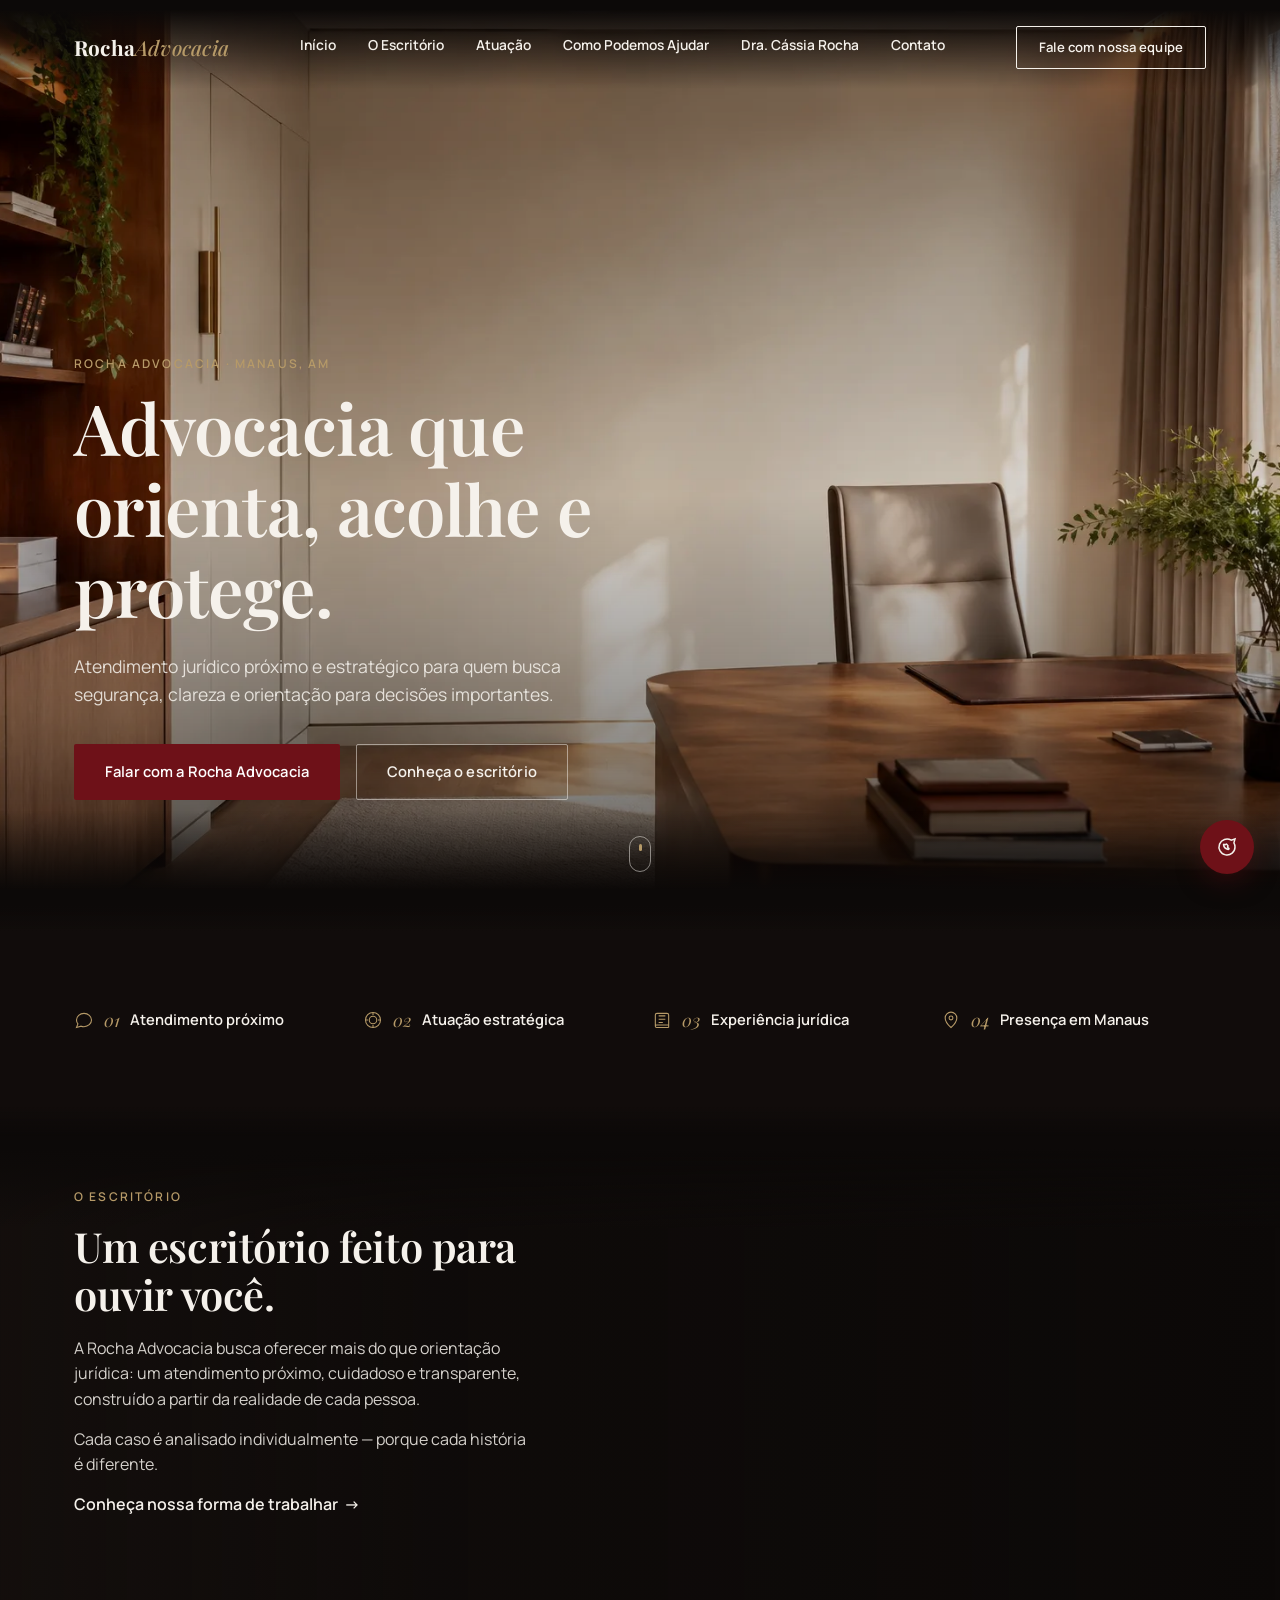
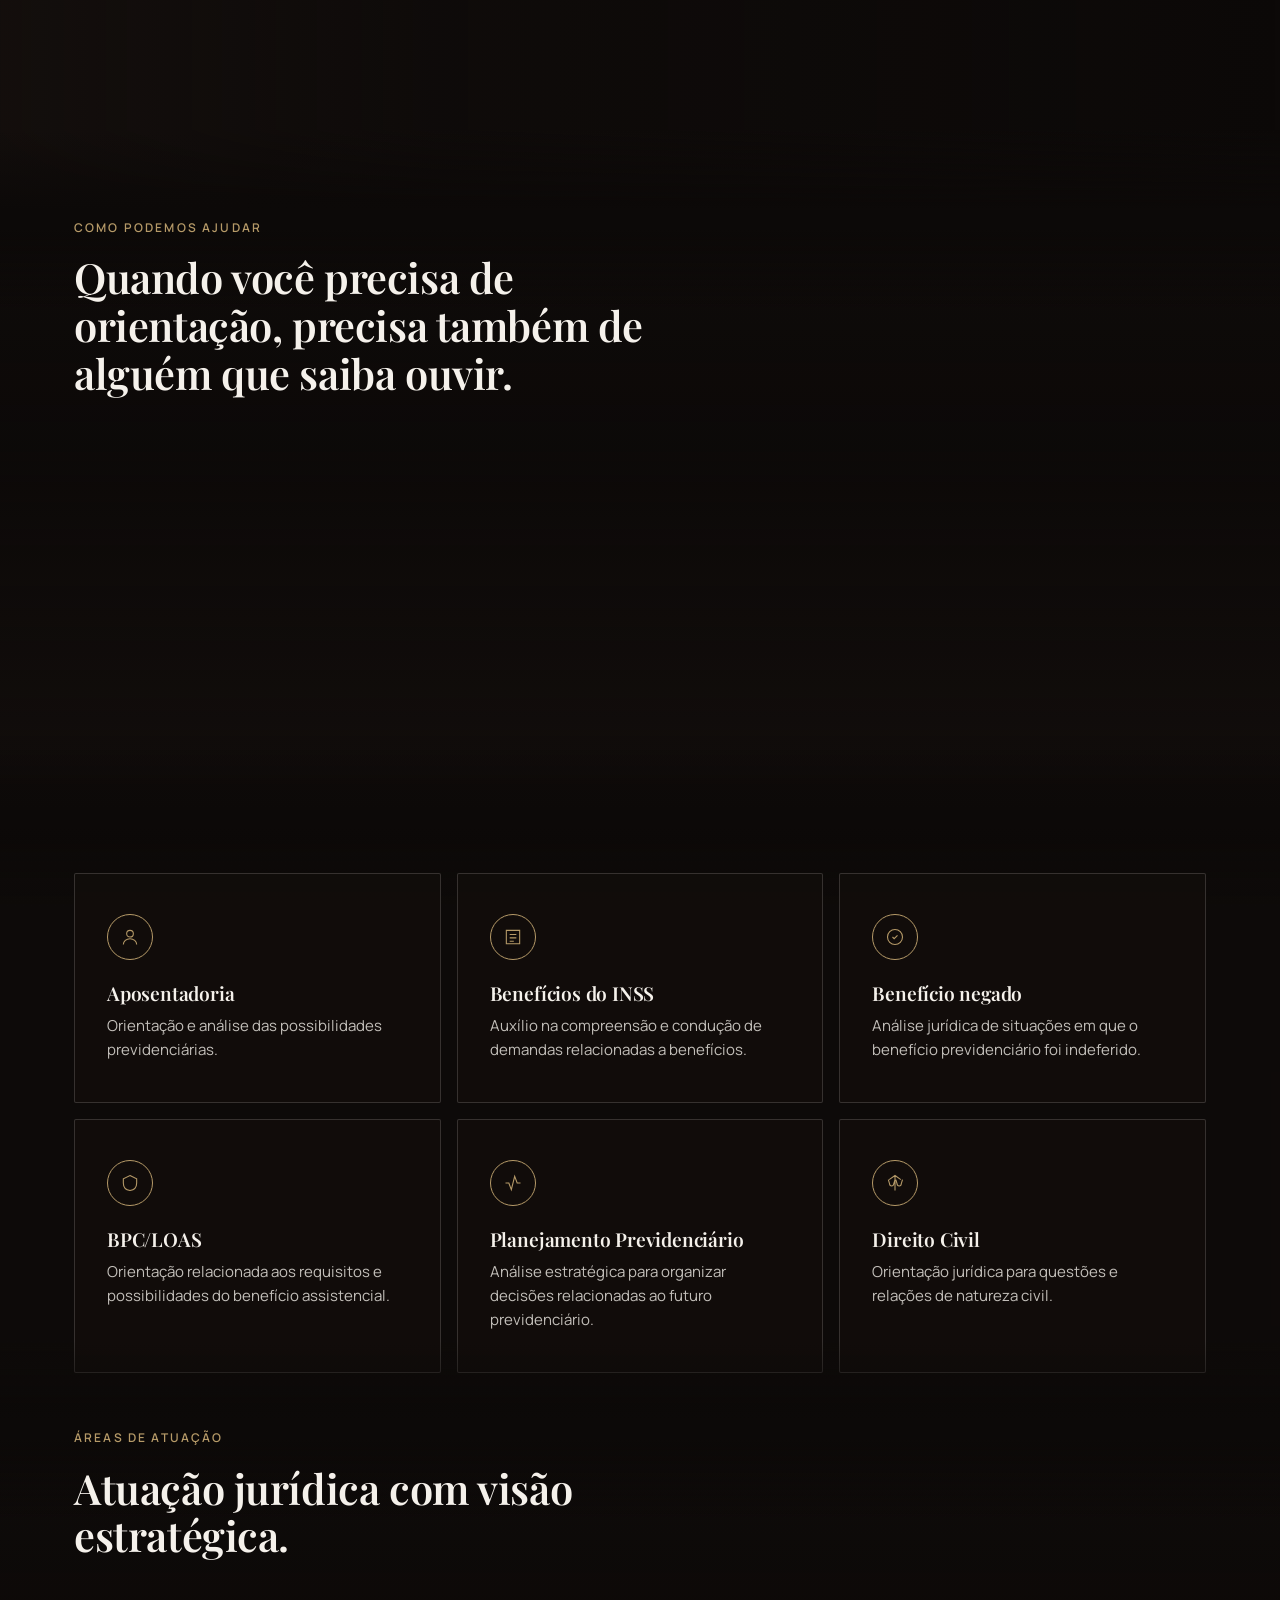
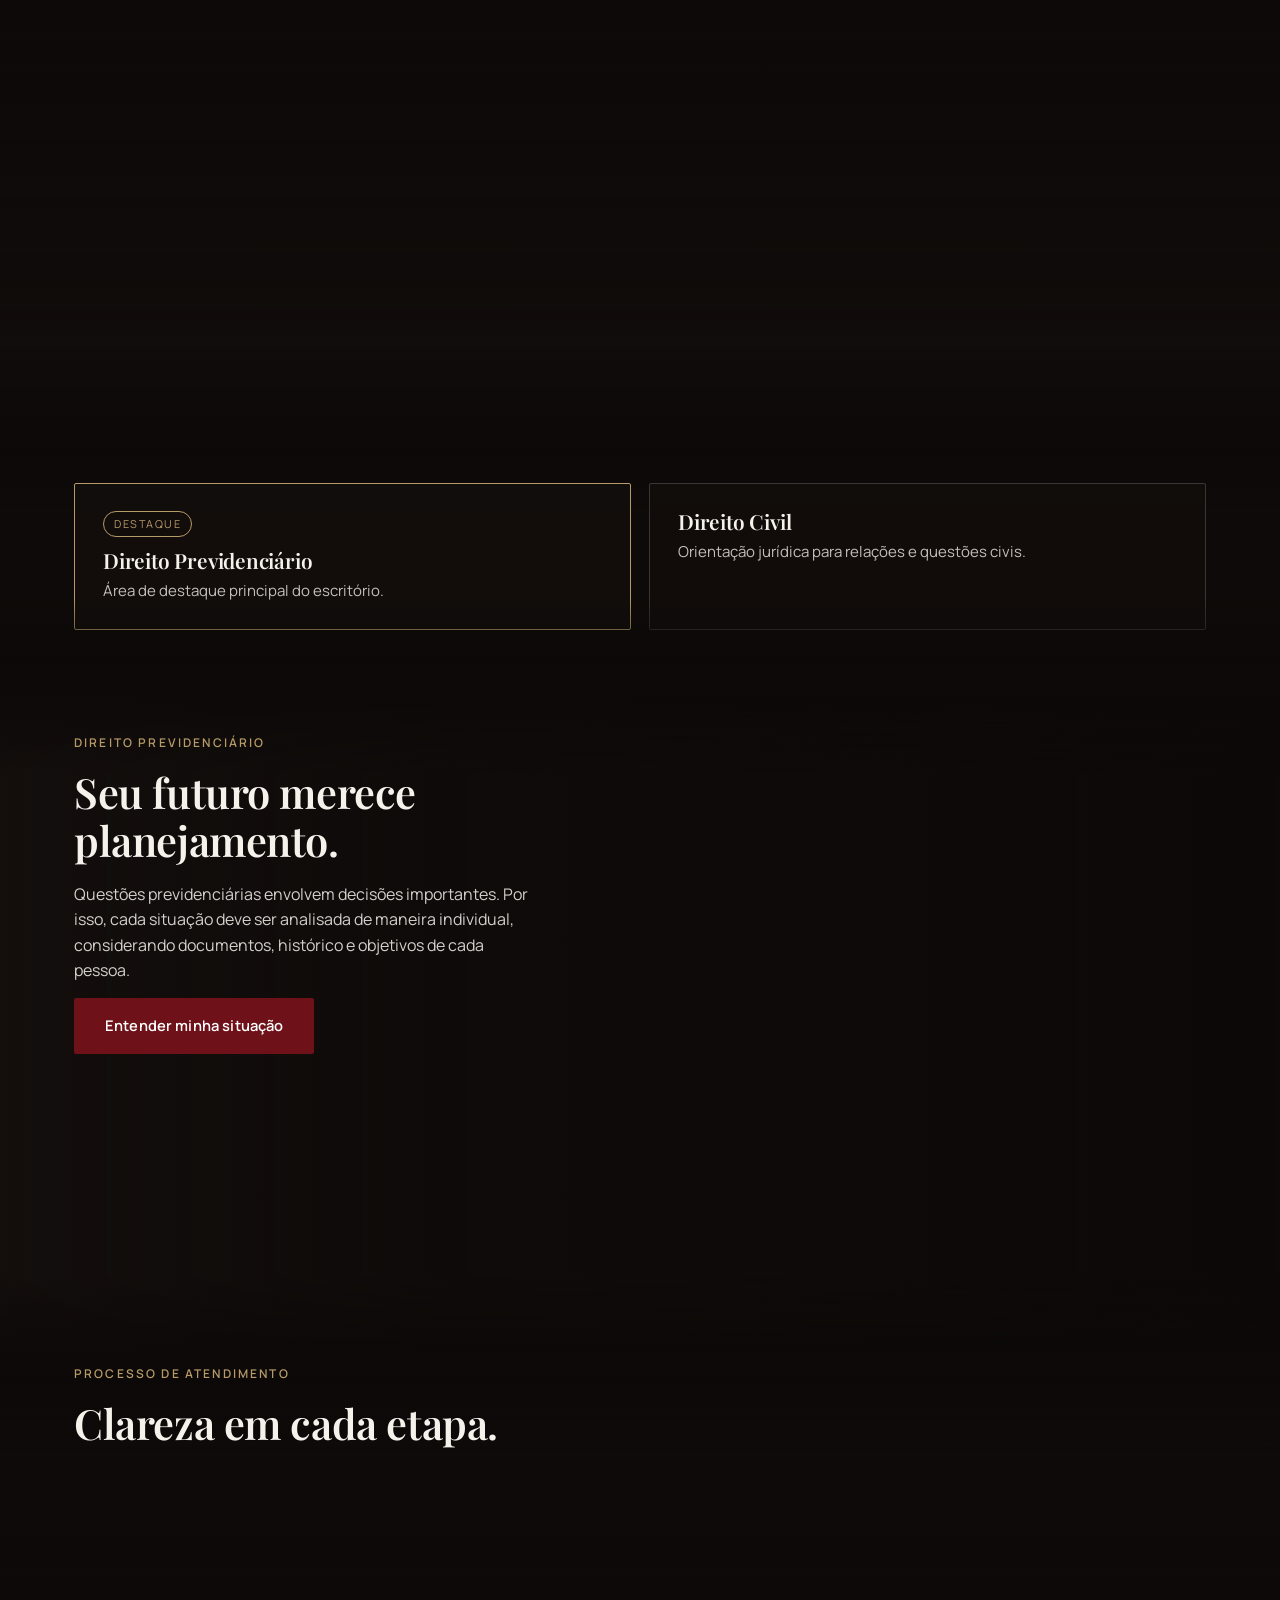
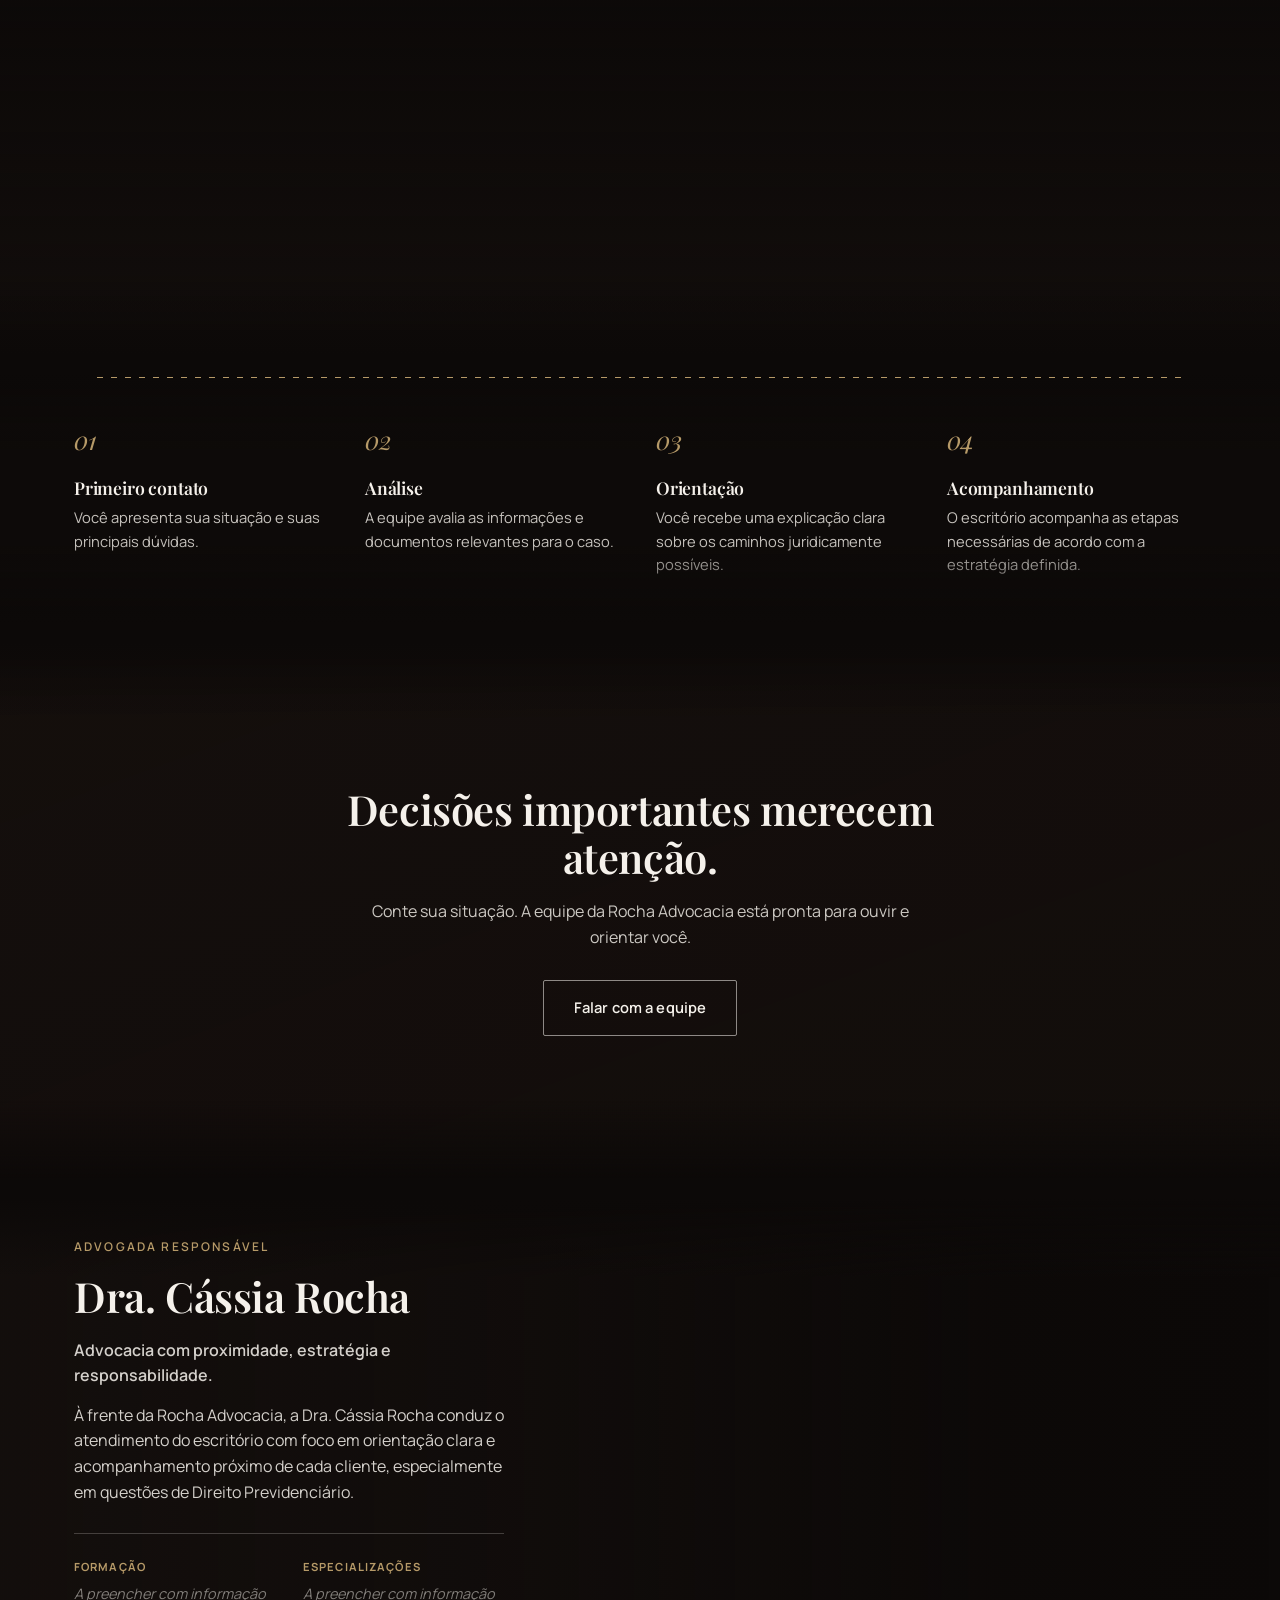
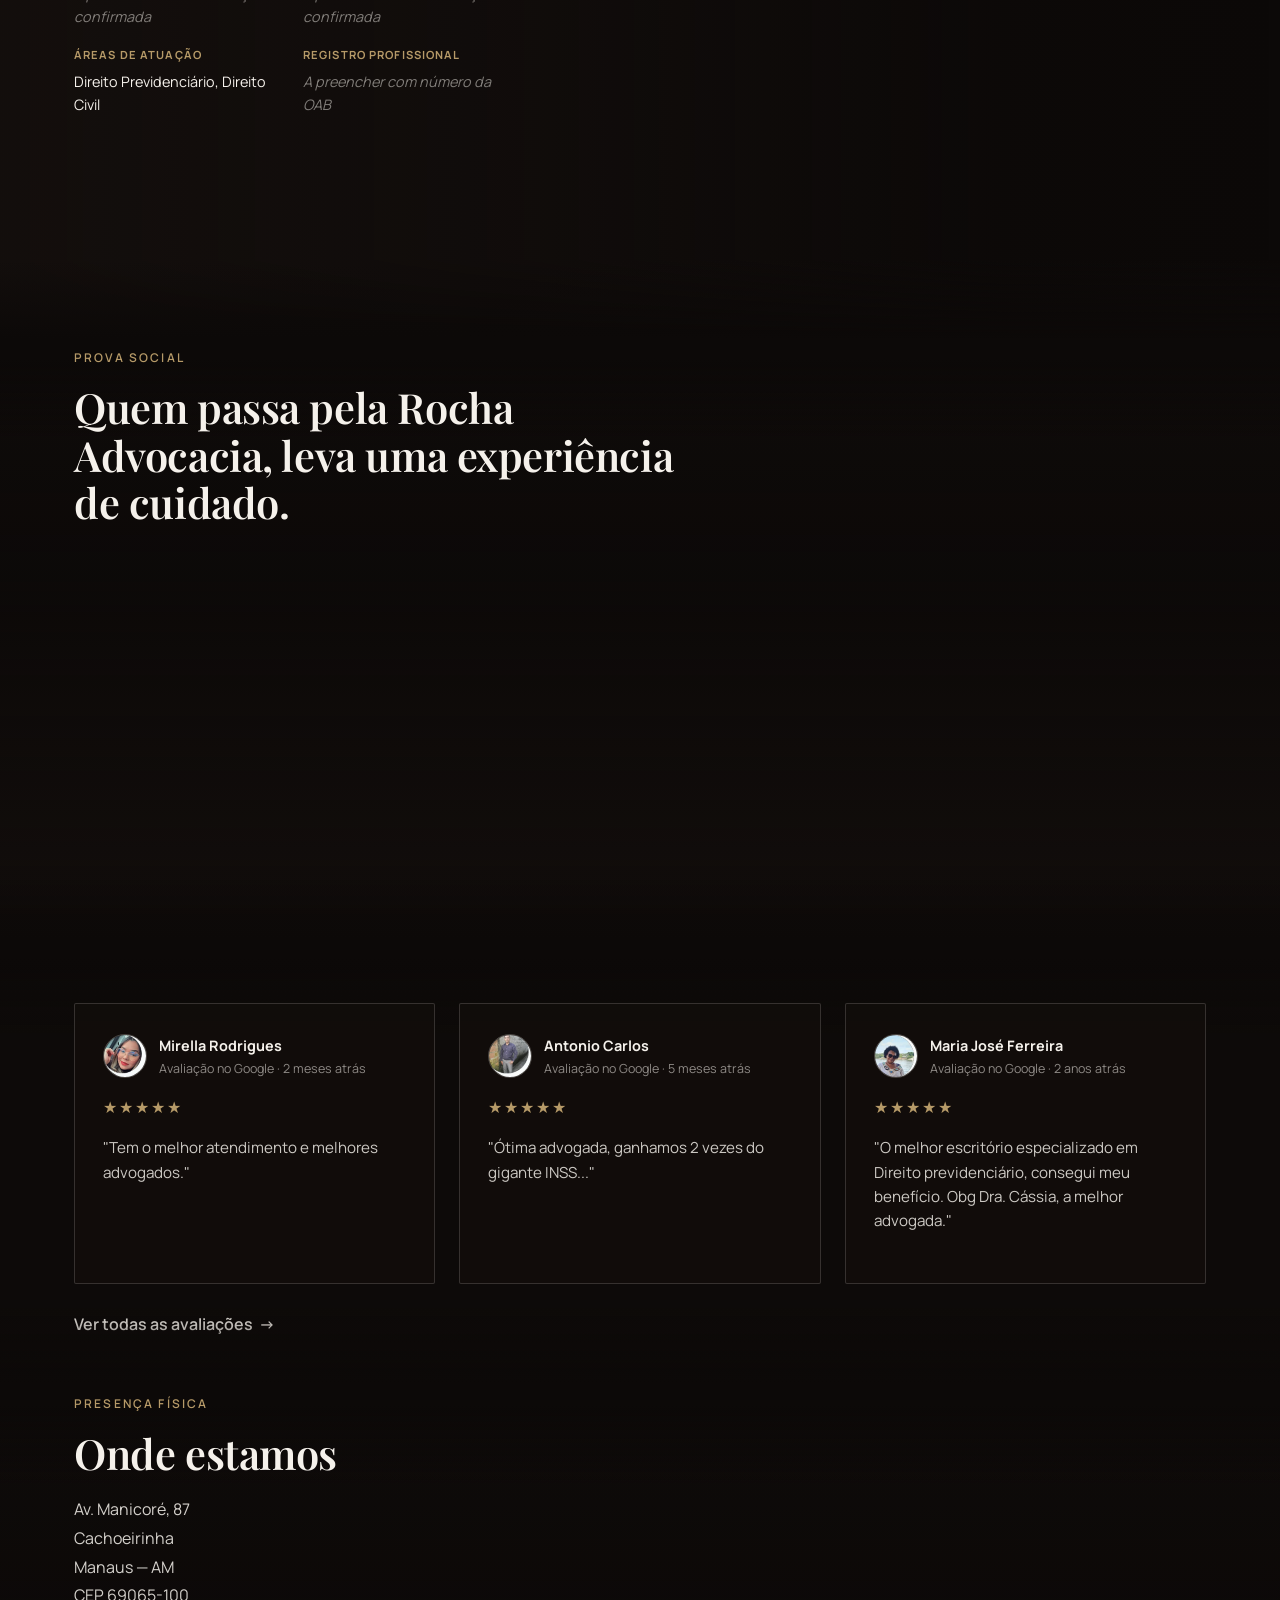
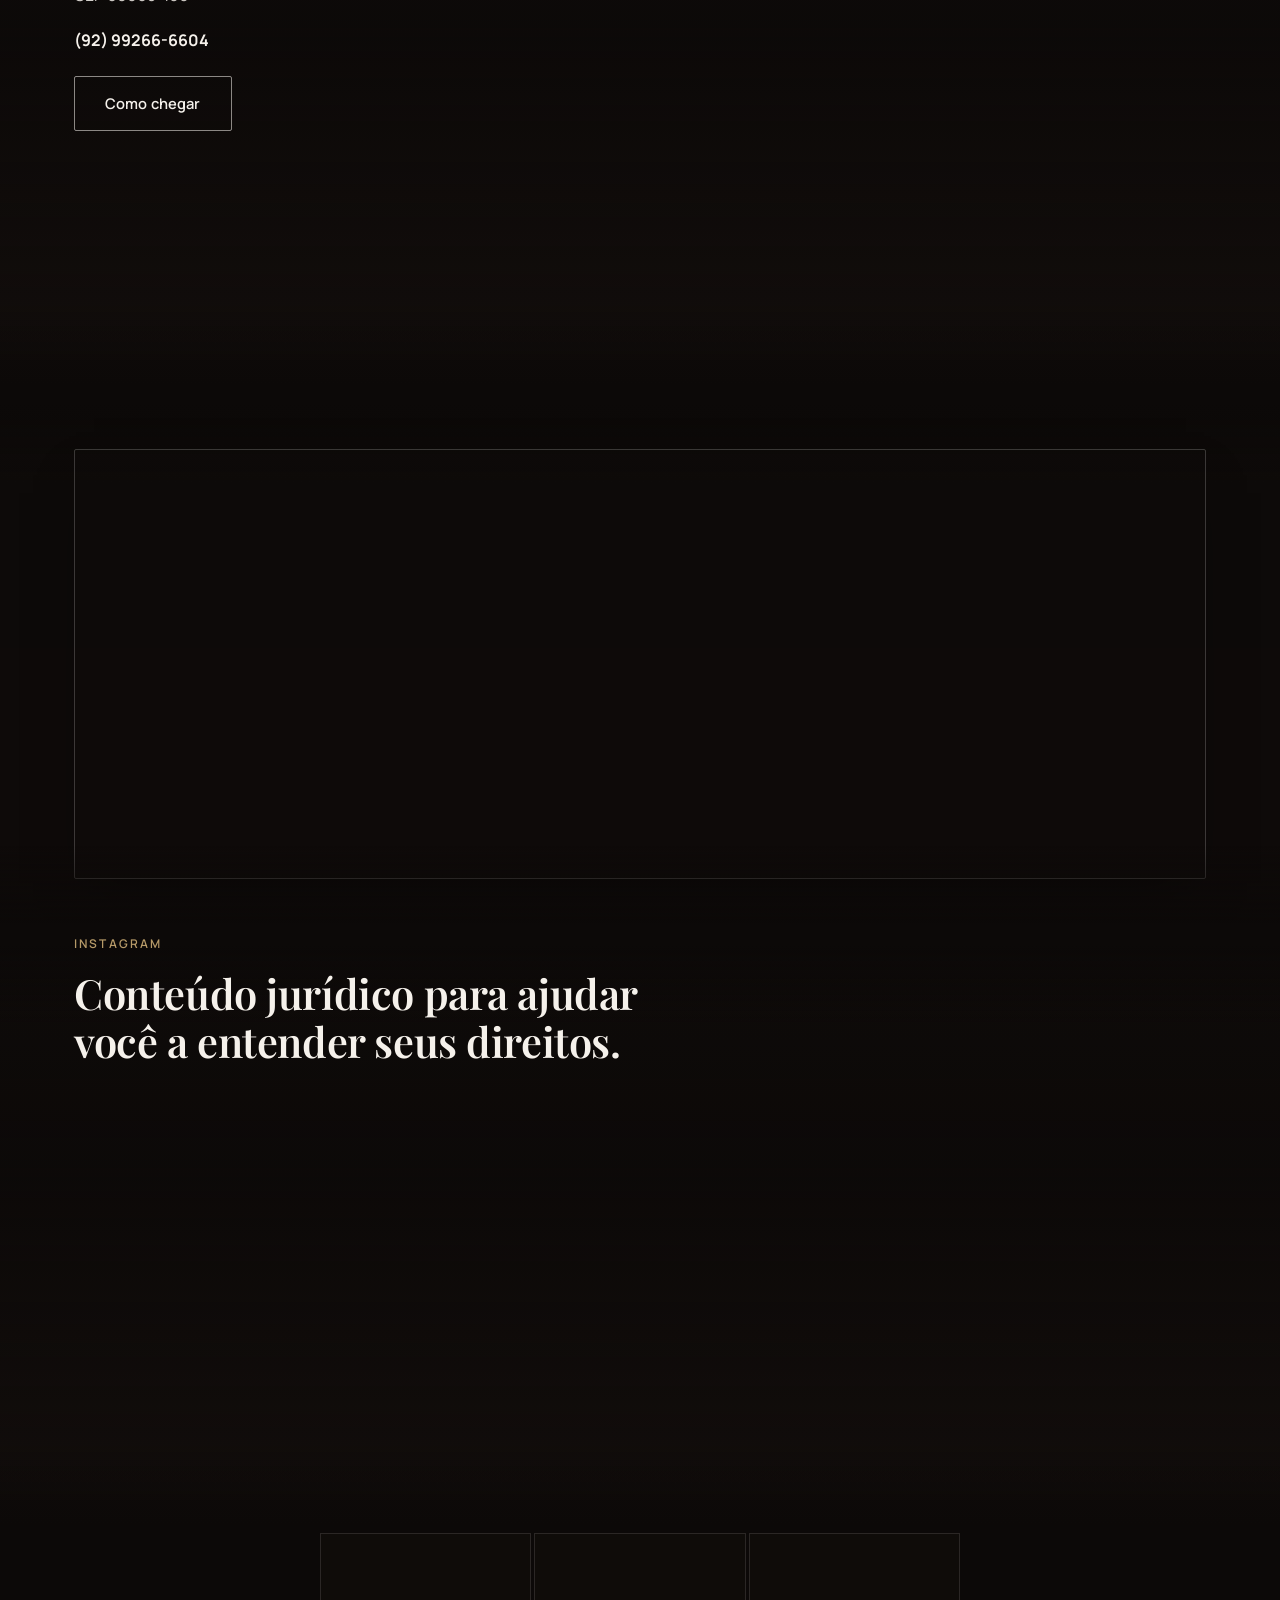
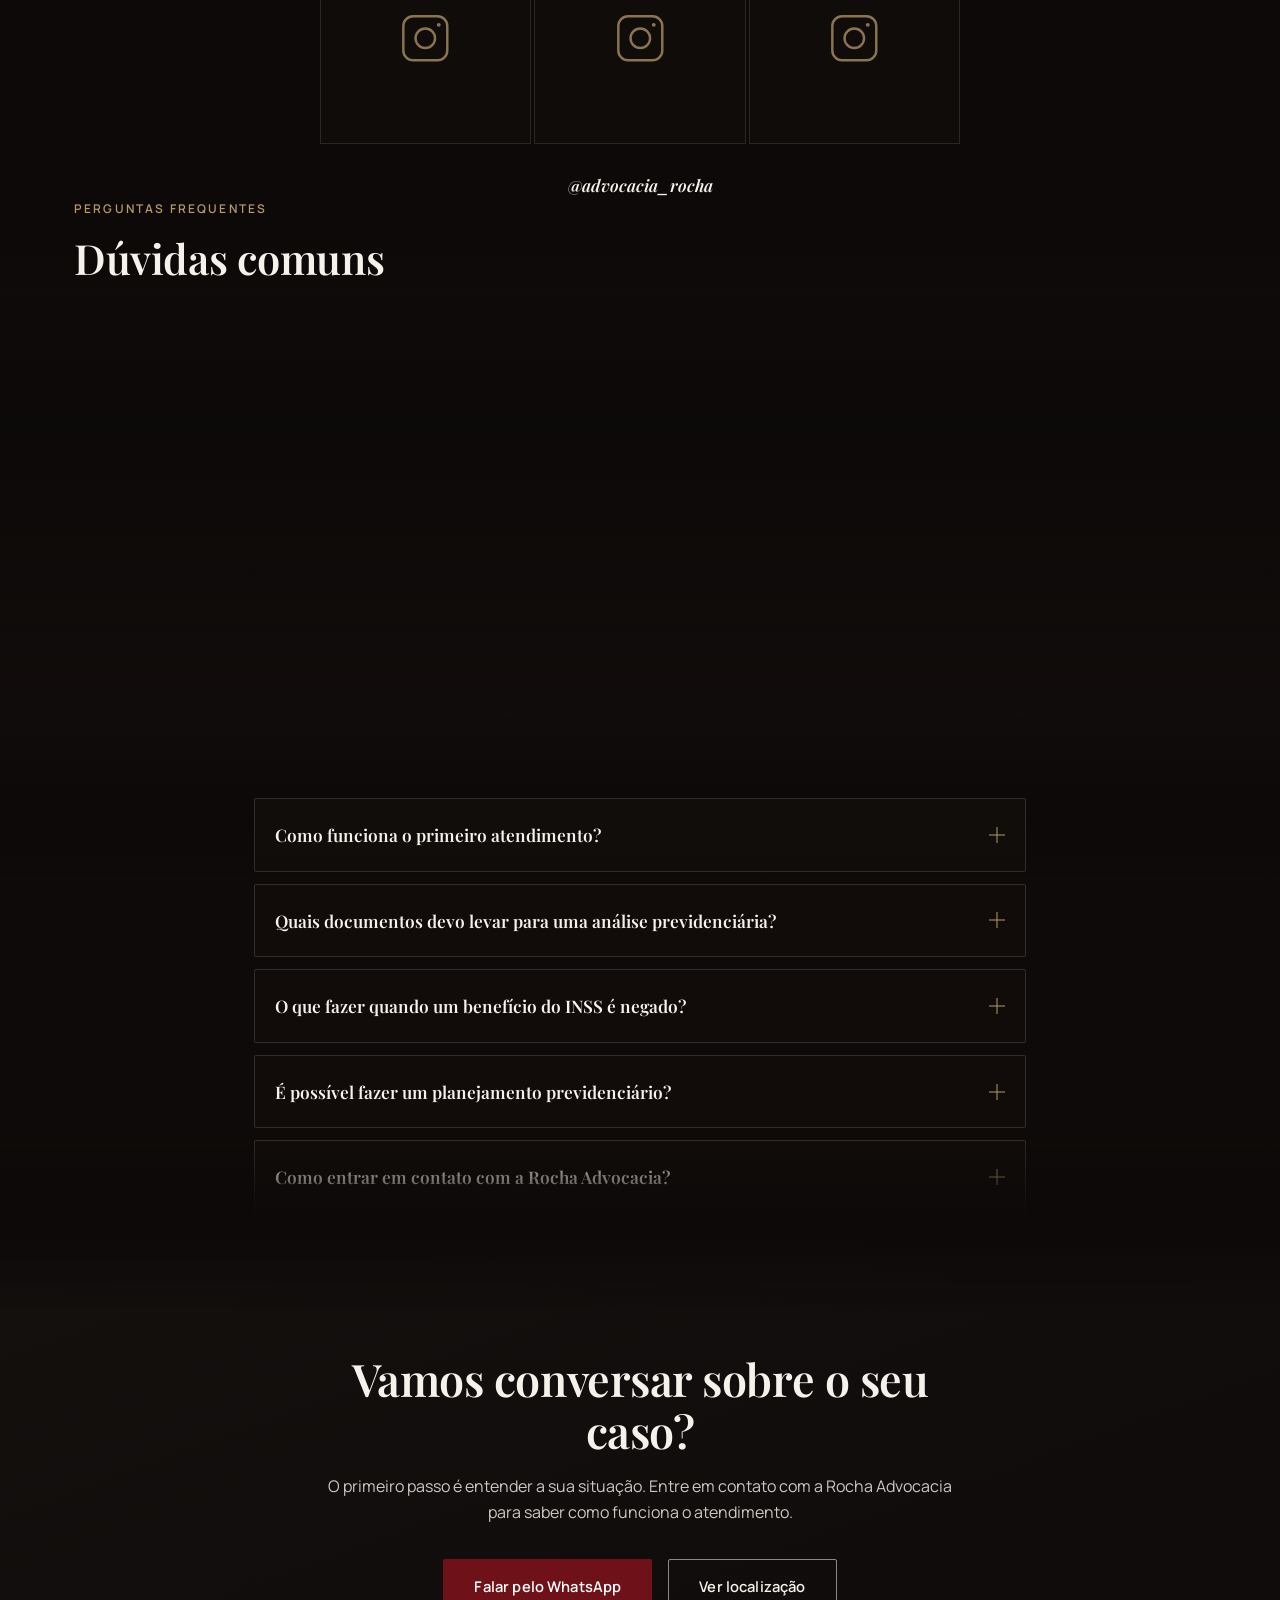
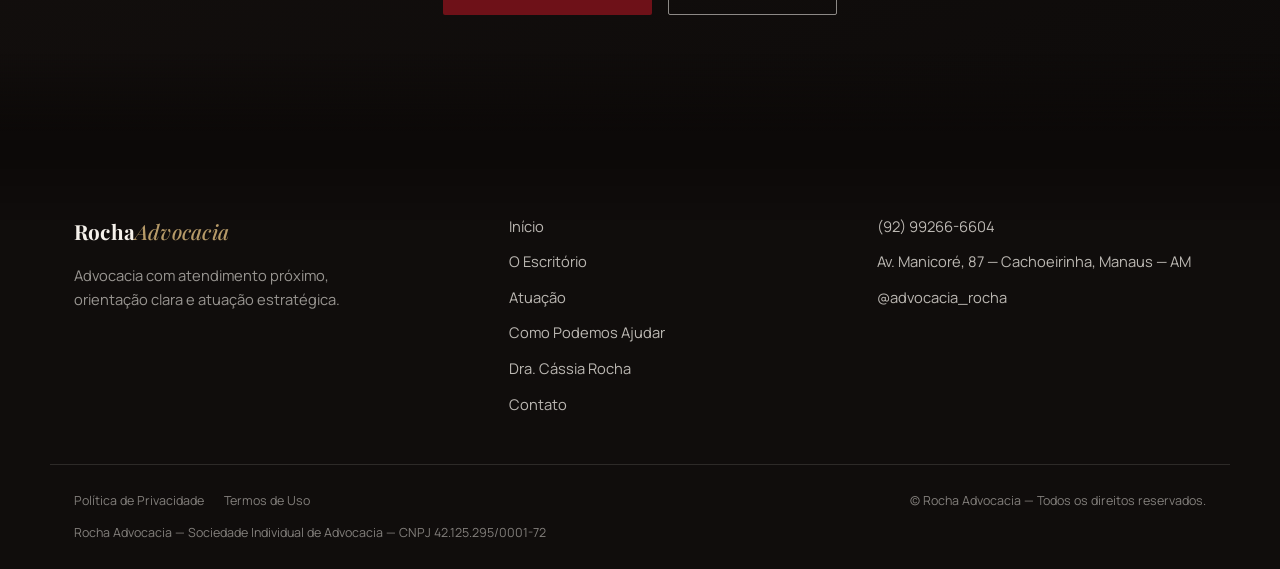
==== commit 2aa63cb0: "Adiciona ícones minimalistas aos 4 itens da faixa de Autoridade" ====
--- a/index.html
+++ b/index.html
@@ -120,18 +120,30 @@
   <div class="authority-scrim"></div>
   <div class="authority-inner reveal" data-reveal="up">
     <div class="authority-item">
+      <span class="authority-icon" aria-hidden="true">
+        <svg viewBox="0 0 24 24" fill="none" stroke="currentColor" stroke-width="1.3"><path d="M8 12h.01M12 12h.01M16 12h.01M21 12c0 4.4-4 8-9 8-1.2 0-2.4-.2-3.4-.6L3 21l1.7-4.3C3.6 15.4 3 13.8 3 12c0-4.4 4-8 9-8s9 3.6 9 8Z"/></svg>
+      </span>
       <span class="authority-mark">01</span>
       <p>Atendimento próximo</p>
     </div>
     <div class="authority-item">
+      <span class="authority-icon" aria-hidden="true">
+        <svg viewBox="0 0 24 24" fill="none" stroke="currentColor" stroke-width="1.3"><circle cx="12" cy="12" r="9"/><circle cx="12" cy="12" r="4.5"/><path d="M12 3v3M12 18v3M3 12h3M18 12h3"/></svg>
+      </span>
       <span class="authority-mark">02</span>
       <p>Atuação estratégica</p>
     </div>
     <div class="authority-item">
+      <span class="authority-icon" aria-hidden="true">
+        <svg viewBox="0 0 24 24" fill="none" stroke="currentColor" stroke-width="1.3"><path d="M4 19.5V6a2 2 0 0 1 2-2h12a2 2 0 0 1 2 2v13.5M4 19.5A1.5 1.5 0 0 0 5.5 21H20M4 19.5A1.5 1.5 0 0 1 5.5 18H20v3M8 7h8M8 11h8M8 15h5"/></svg>
+      </span>
       <span class="authority-mark">03</span>
       <p>Experiência jurídica</p>
     </div>
     <div class="authority-item">
+      <span class="authority-icon" aria-hidden="true">
+        <svg viewBox="0 0 24 24" fill="none" stroke="currentColor" stroke-width="1.3"><path d="M12 21s-7-6.1-7-11.5A7 7 0 0 1 19 9.5C19 14.9 12 21 12 21Z"/><circle cx="12" cy="9.5" r="2.3"/></svg>
+      </span>
       <span class="authority-mark">04</span>
       <p>Presença em Manaus</p>
     </div>
--- a/css/style.css
+++ b/css/style.css
@@ -77,8 +77,8 @@
 }
 .btn-primary { background: var(--bordo); color: var(--white); }
 .btn-primary:hover { background: #591016; transform: translateY(-2px); }
-.btn-primary--light { background: var(--champagne); color: var(--grafite); }
-.btn-primary--light:hover { background: #c7ac7c; }
+.btn-primary--light { background: var(--bordo); color: var(--white); }
+.btn-primary--light:hover { background: #591016; }
 .btn-outline { border-color: var(--grafite); color: var(--grafite); }
 .btn-outline:hover { background: var(--grafite); color: var(--white); }
 .btn-outline--light { border-color: rgba(245,241,235,0.55); color: var(--offwhite); }
@@ -92,6 +92,11 @@
 .pending { color: var(--text-muted); font-style: italic; opacity: 0.75; }
 
 
+
+/* Promotes background videos to their own GPU compositing layer, so the
+   scroll-linked opacity crossfade is a cheap compositor-only operation
+   instead of a full repaint on every frame. */
+.bg-video { will-change: opacity; }
 
 /* ===================== REVEAL ANIMATION ===================== */
 .reveal { opacity: 0; transition: opacity 0.9s var(--ease), transform 0.9s var(--ease); }
@@ -261,7 +266,8 @@
   grid-template-columns: repeat(4, 1fr);
   gap: 24px;
 }
-.authority-item { display: flex; align-items: baseline; gap: 12px; }
+.authority-item { display: flex; align-items: center; gap: 10px; }
+.authority-icon { display: inline-flex; width: 20px; height: 20px; color: var(--champagne); flex-shrink: 0; }
 .authority-mark { font-family: var(--font-display); font-style: italic; color: var(--champagne); font-size: 1.1rem; }
 .authority-item p { font-size: 0.92rem; font-weight: 600; color: var(--offwhite); }
 
@@ -276,7 +282,7 @@
 .fill-content { position: relative; z-index: 1; max-width: var(--container); margin: 0 auto; padding: 56px 24px; }
 
 /* ===================== SECTION SEAMS (solid, gap-free blend where videos meet) ===================== */
-.hero::before, .authority-strip::before, .media-banner::before, .fill-wrap::before,
+.hero::before, .media-banner::before, .fill-wrap::before,
 .transition-section::before, .final-cta::before, .site-footer::before {
   content: "";
   position: absolute;
@@ -286,12 +292,33 @@
   z-index: 1;
   pointer-events: none;
 }
-.hero::after, .authority-strip::after, .media-banner::after, .fill-wrap::after,
+.hero::after, .media-banner::after, .fill-wrap::after,
 .transition-section::after, .final-cta::after {
   content: "";
   position: absolute;
   bottom: -1px; left: 0; right: 0;
   height: clamp(50px, 7vw, 90px);
+  background: linear-gradient(to top, #0c0908 0%, #0c0908 12%, transparent 100%);
+  z-index: 1;
+  pointer-events: none;
+}
+
+/* Smaller seam just for the short Authority strip — big enough to blend
+   the edges, small enough to never reach the stacked mobile items. */
+.authority-strip::before {
+  content: "";
+  position: absolute;
+  top: -1px; left: 0; right: 0;
+  height: clamp(18px, 3vw, 34px);
+  background: linear-gradient(to bottom, #0c0908 0%, #0c0908 12%, transparent 100%);
+  z-index: 1;
+  pointer-events: none;
+}
+.authority-strip::after {
+  content: "";
+  position: absolute;
+  bottom: -1px; left: 0; right: 0;
+  height: clamp(18px, 3vw, 34px);
   background: linear-gradient(to top, #0c0908 0%, #0c0908 12%, transparent 100%);
   z-index: 1;
   pointer-events: none;
@@ -330,9 +357,7 @@
 .media-banner--left .media-banner-text { max-width: clamp(260px, 38vw, 460px); }
 .services-grid { display: grid; grid-template-columns: repeat(3, 1fr); gap: 16px; }
 .service-card {
-  background: rgba(20,15,13,0.55);
-  backdrop-filter: blur(10px);
-  -webkit-backdrop-filter: blur(10px);
+  background: rgba(20,15,13,0.74);
   border: 1px solid rgba(245,241,235,0.16);
   border-radius: var(--radius);
   padding: 40px 32px;
@@ -360,9 +385,7 @@
 .practice-section { }
 .practice-list { display: grid; grid-template-columns: 1fr 1fr; gap: 18px; }
 .practice-item {
-  background: rgba(20,15,13,0.5);
-  backdrop-filter: blur(10px);
-  -webkit-backdrop-filter: blur(10px);
+  background: rgba(20,15,13,0.74);
   border: 1px solid rgba(245,241,235,0.18);
   padding: 26px 28px;
   border-radius: var(--radius);
@@ -409,9 +432,7 @@
 .testimonials-content-wrap { max-width: var(--container); margin: 0 auto; padding: 0 24px; }
 .testimonials-grid { display: grid; grid-template-columns: repeat(3, 1fr); gap: 24px; margin-bottom: 28px; }
 .testimonial-card {
-  background: rgba(20,15,13,0.55);
-  backdrop-filter: blur(10px);
-  -webkit-backdrop-filter: blur(10px);
+  background: rgba(20,15,13,0.74);
   border: 1px solid rgba(245,241,235,0.16);
   padding: 30px 28px;
   text-align: left;
@@ -443,9 +464,7 @@
 .instagram-grid { display: grid; grid-template-columns: repeat(3, 1fr); gap: 3px; max-width: 640px; margin: 0 auto 28px; }
 .instagram-tile {
   aspect-ratio: 1;
-  background: rgba(20,15,13,0.5);
-  backdrop-filter: blur(10px);
-  -webkit-backdrop-filter: blur(10px);
+  background: rgba(20,15,13,0.74);
   border: 1px solid rgba(245,241,235,0.16);
   display: flex; align-items: center; justify-content: center;
   color: var(--champagne);
@@ -459,9 +478,7 @@
 .faq-section { }
 .faq-content-wrap { max-width: 820px; margin: 0 auto; padding: 0 24px; }
 .faq-item {
-  background: rgba(20,15,13,0.5);
-  backdrop-filter: blur(10px);
-  -webkit-backdrop-filter: blur(10px);
+  background: rgba(20,15,13,0.74);
   border: 1px solid rgba(245,241,235,0.14);
   border-radius: var(--radius);
   margin-bottom: 12px;
@@ -583,6 +600,7 @@
 
 @media (max-width: 980px) {
 
+  .profile-section .media-banner--left { min-height: 950px; }
   .authority-inner { grid-template-columns: repeat(2, 1fr); }
   .split-section, .split-section--reverse { grid-template-columns: 1fr; }
   .split-section--reverse .split-media { order: 1; }
@@ -610,7 +628,7 @@
 }
 
 @media (max-width: 600px) {
-  .authority-inner { grid-template-columns: 1fr; gap: 20px; }
+  .authority-inner { grid-template-columns: 1fr; gap: 16px; padding-top: 28px; padding-bottom: 28px; }
   .services-grid { grid-template-columns: 1fr; }
   .instagram-grid { max-width: 320px; }
   .hero-actions .btn { width: 100%; }
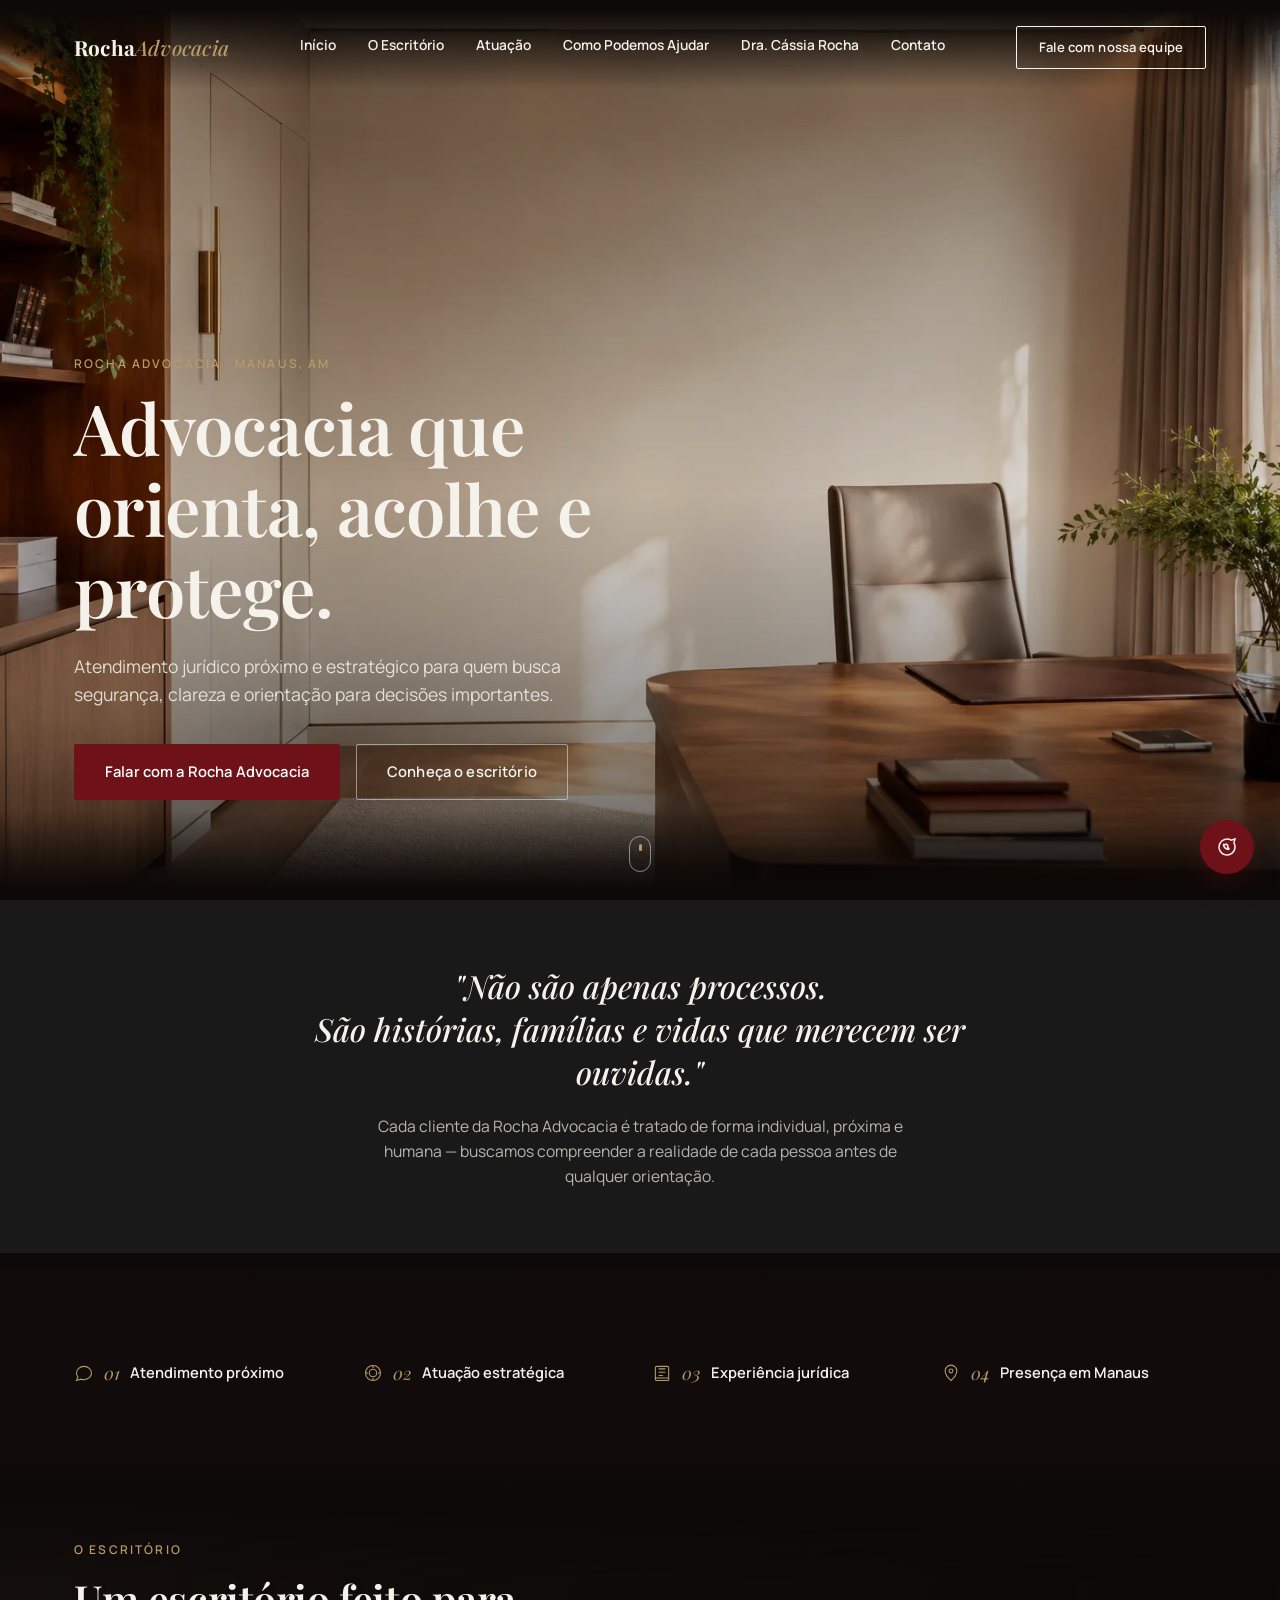
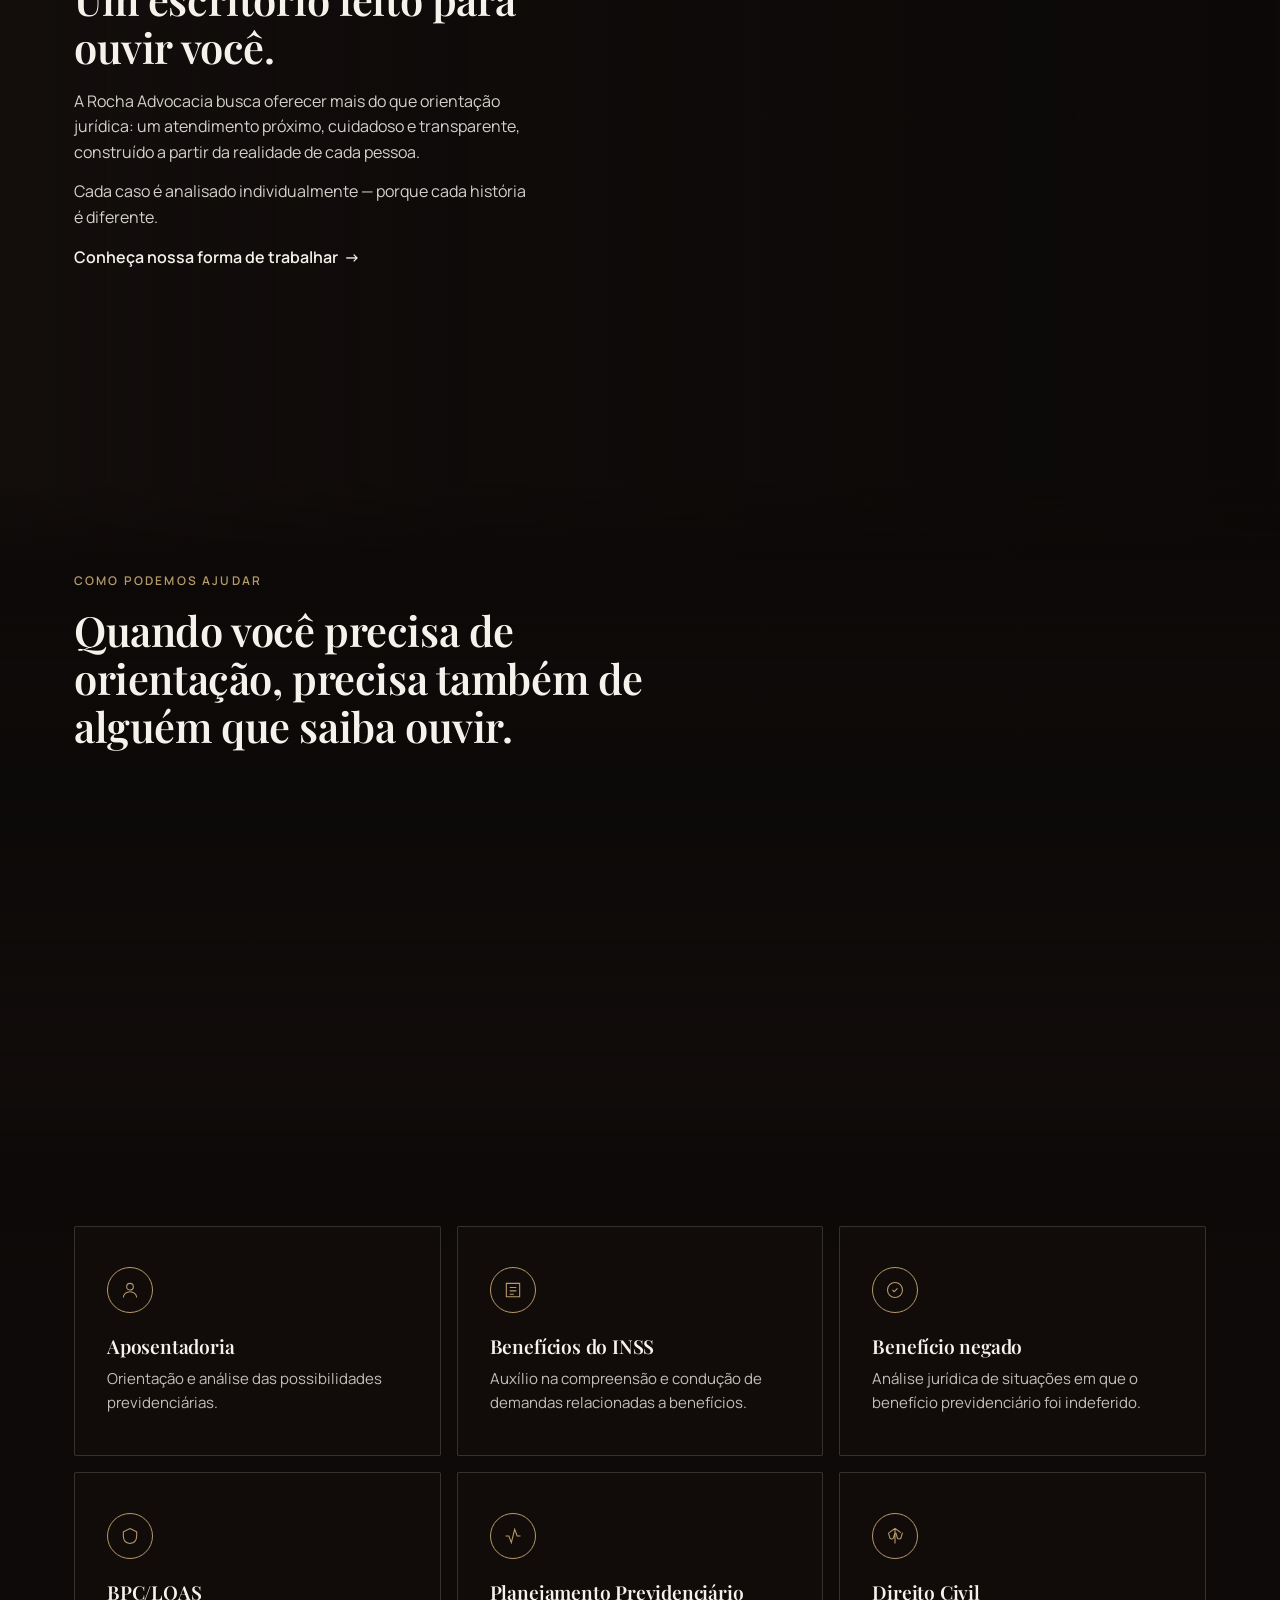
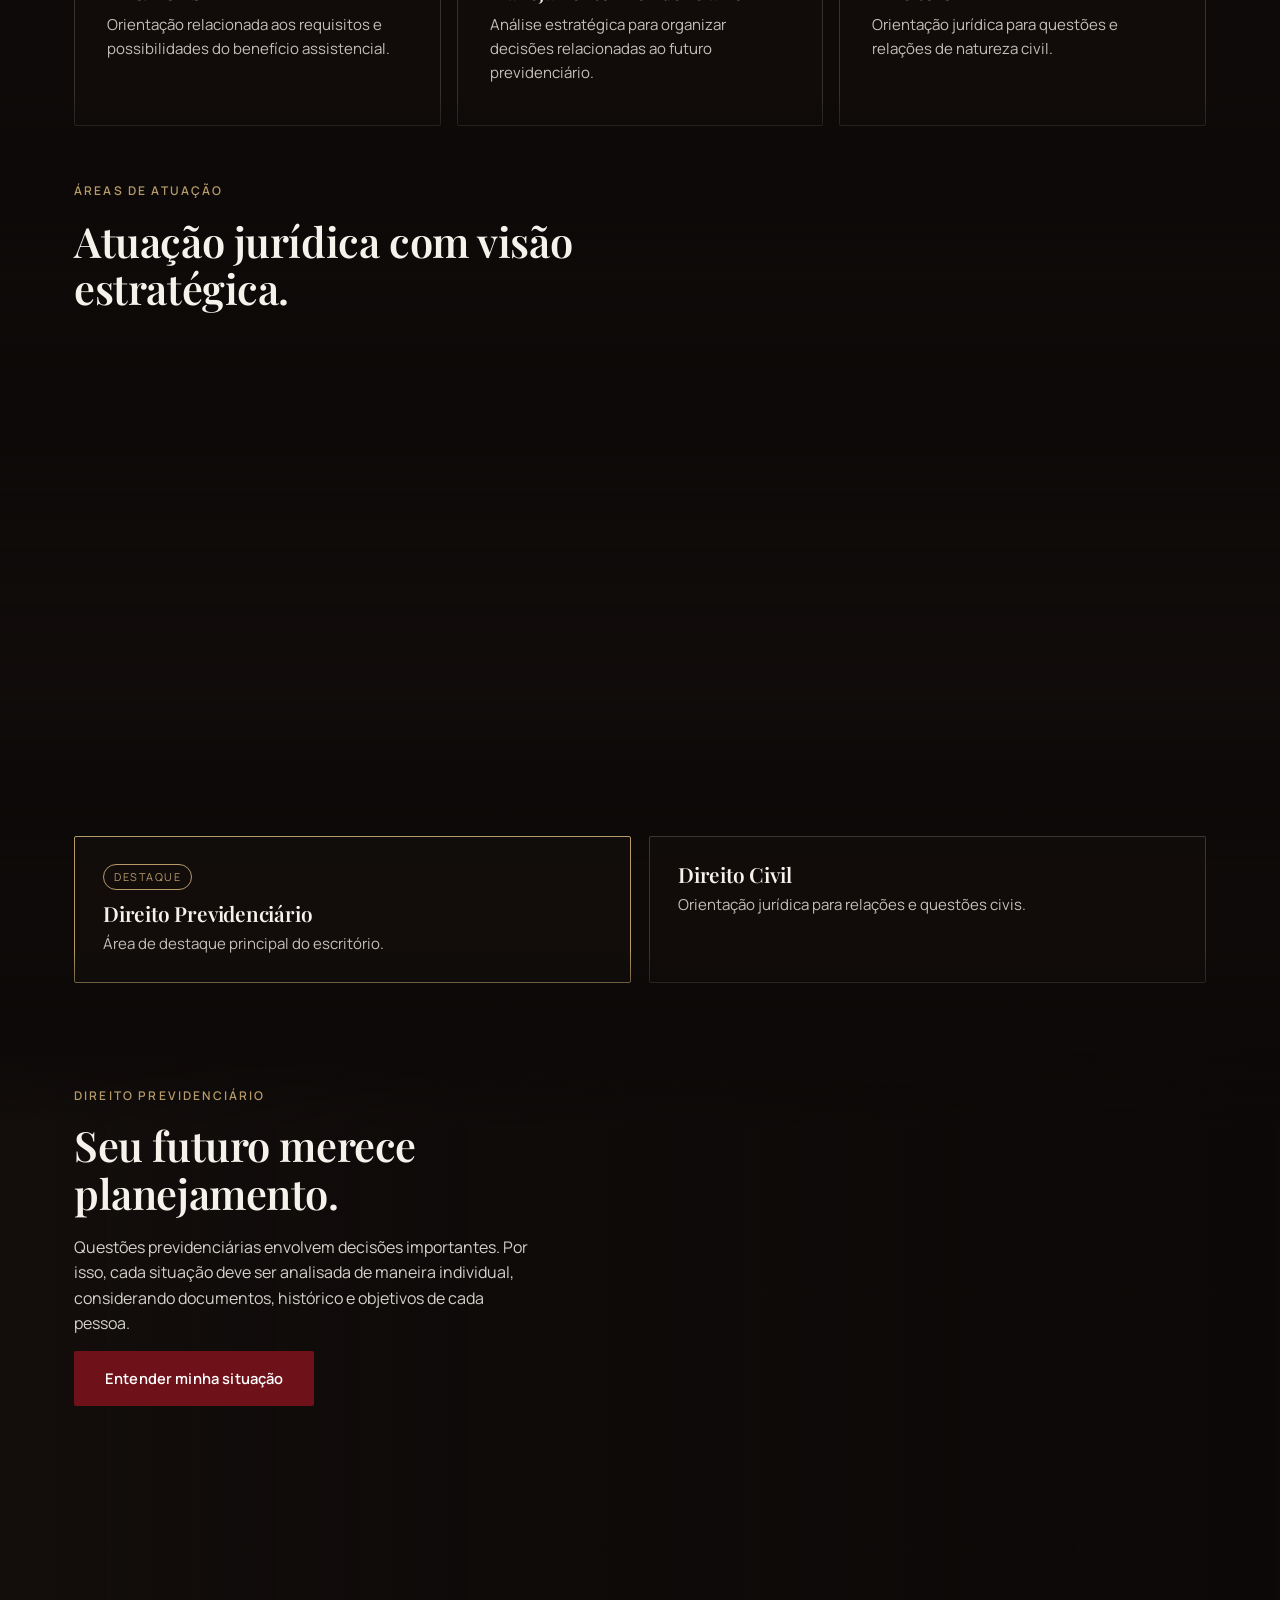
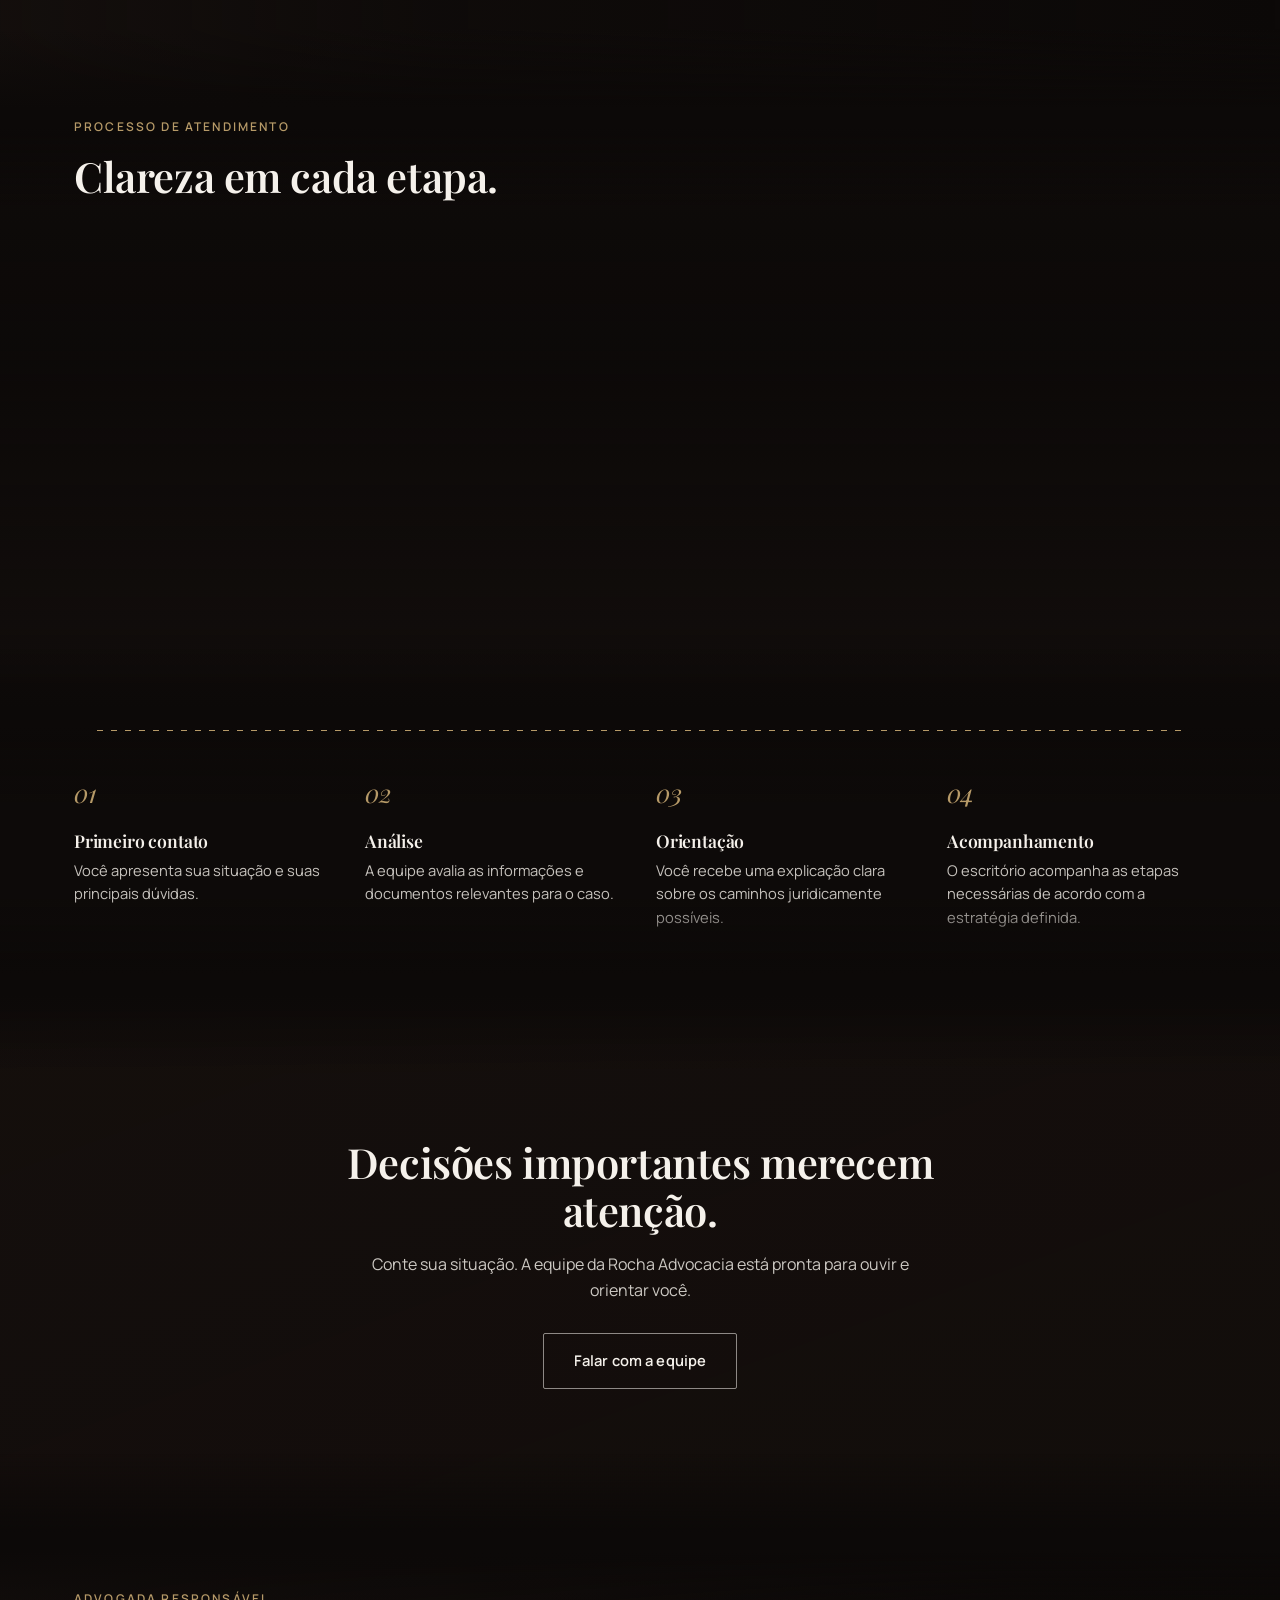
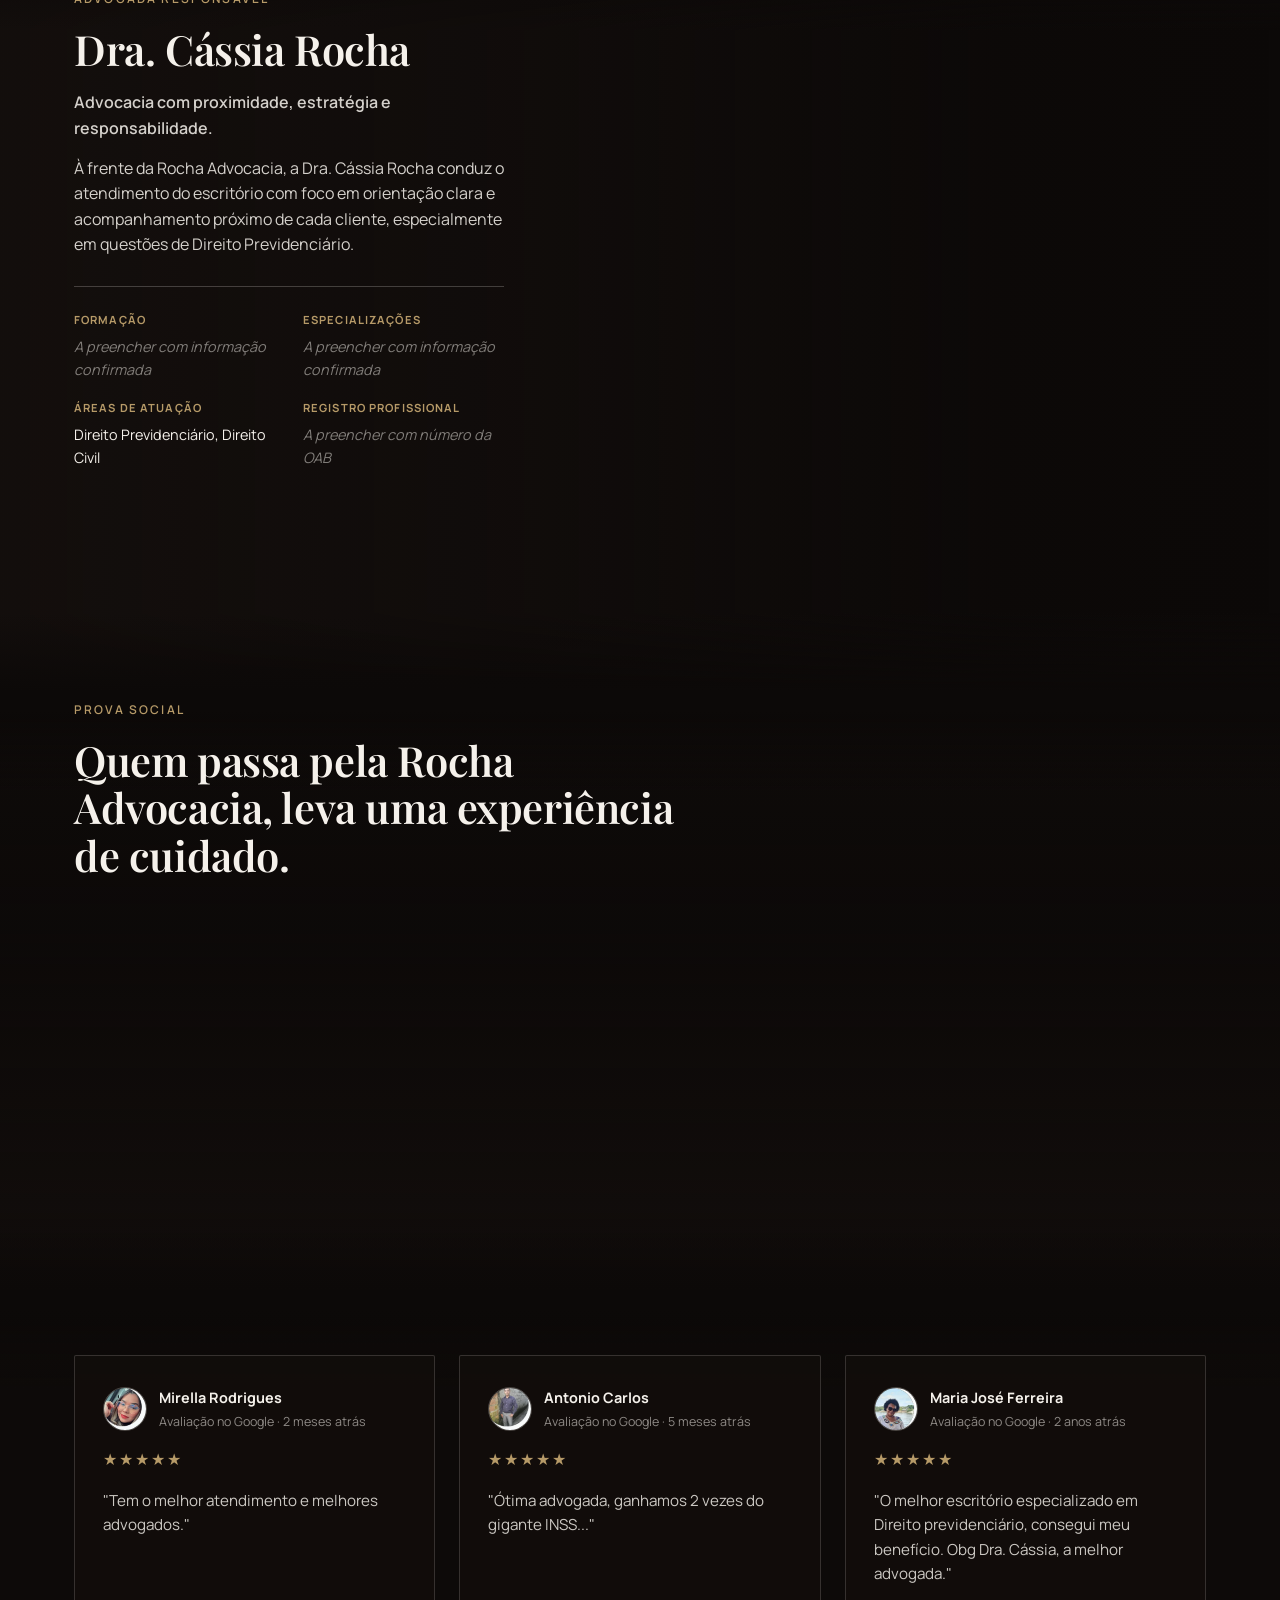
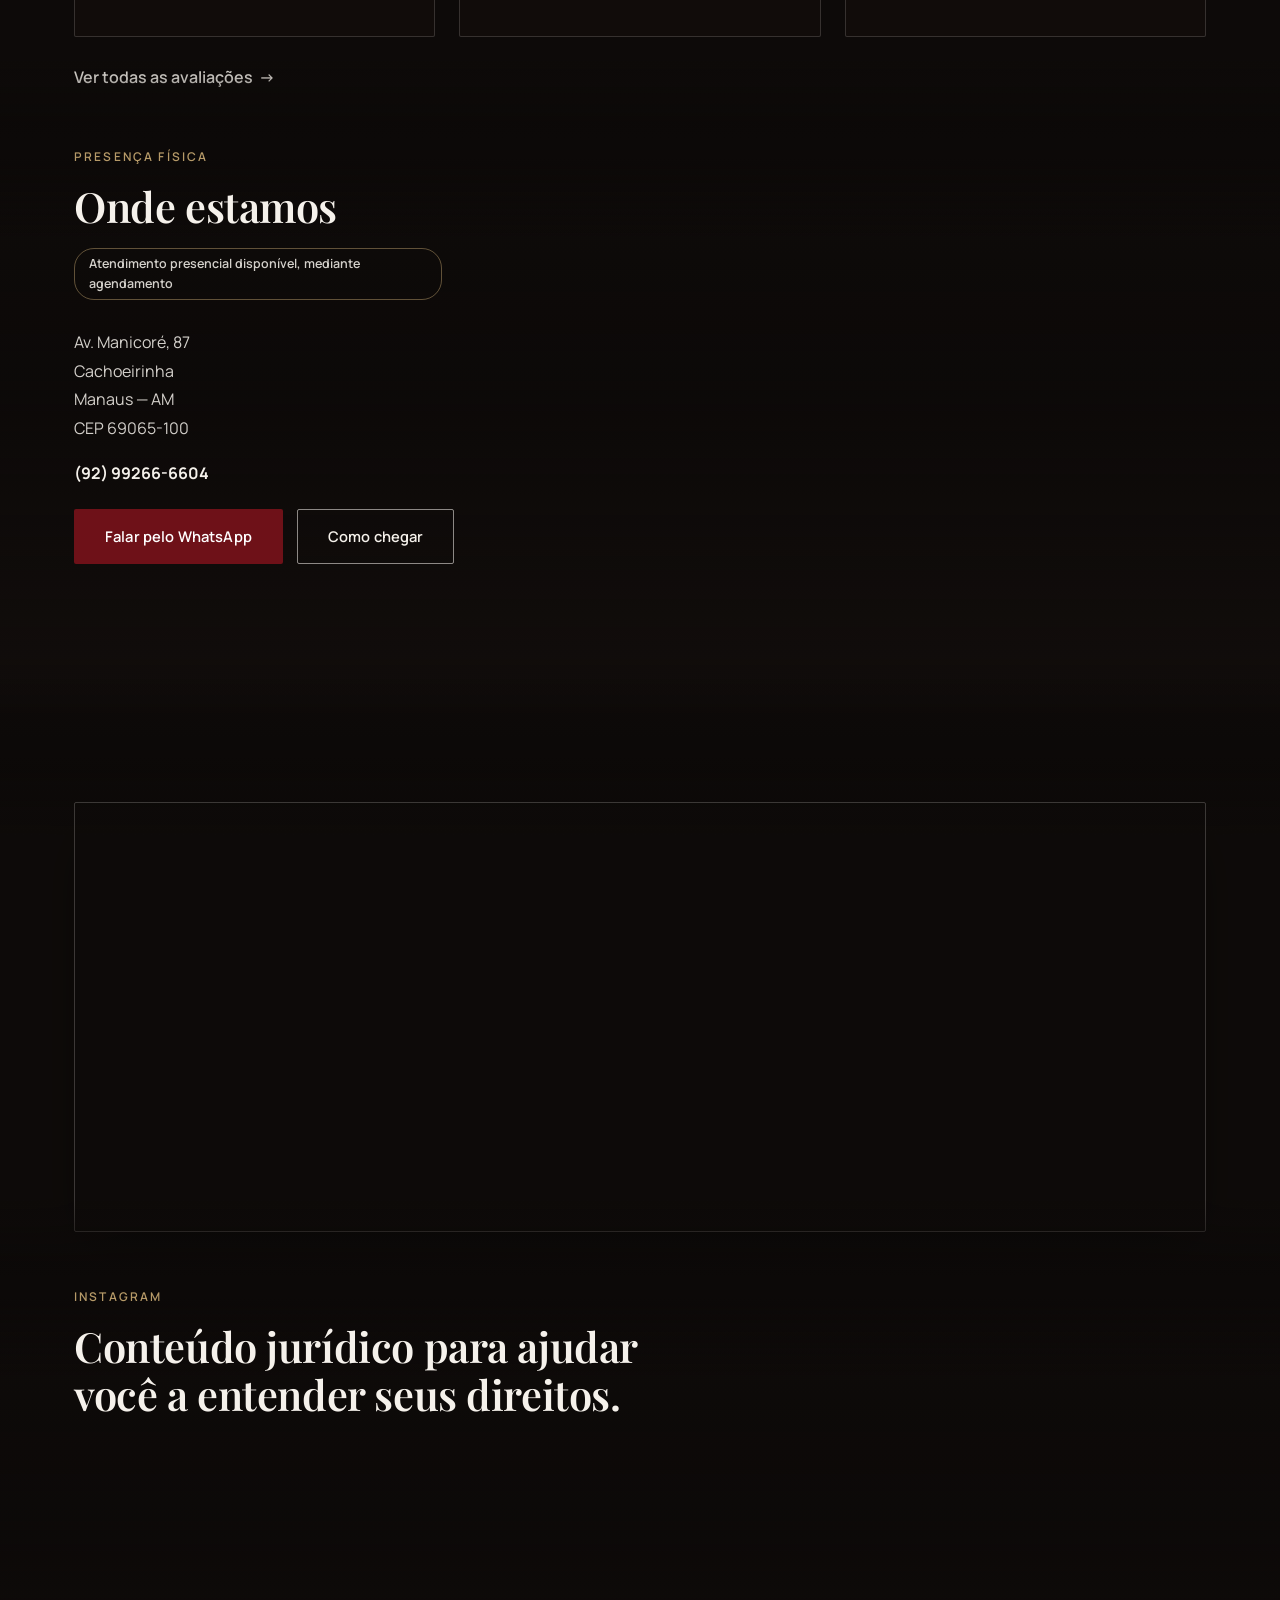
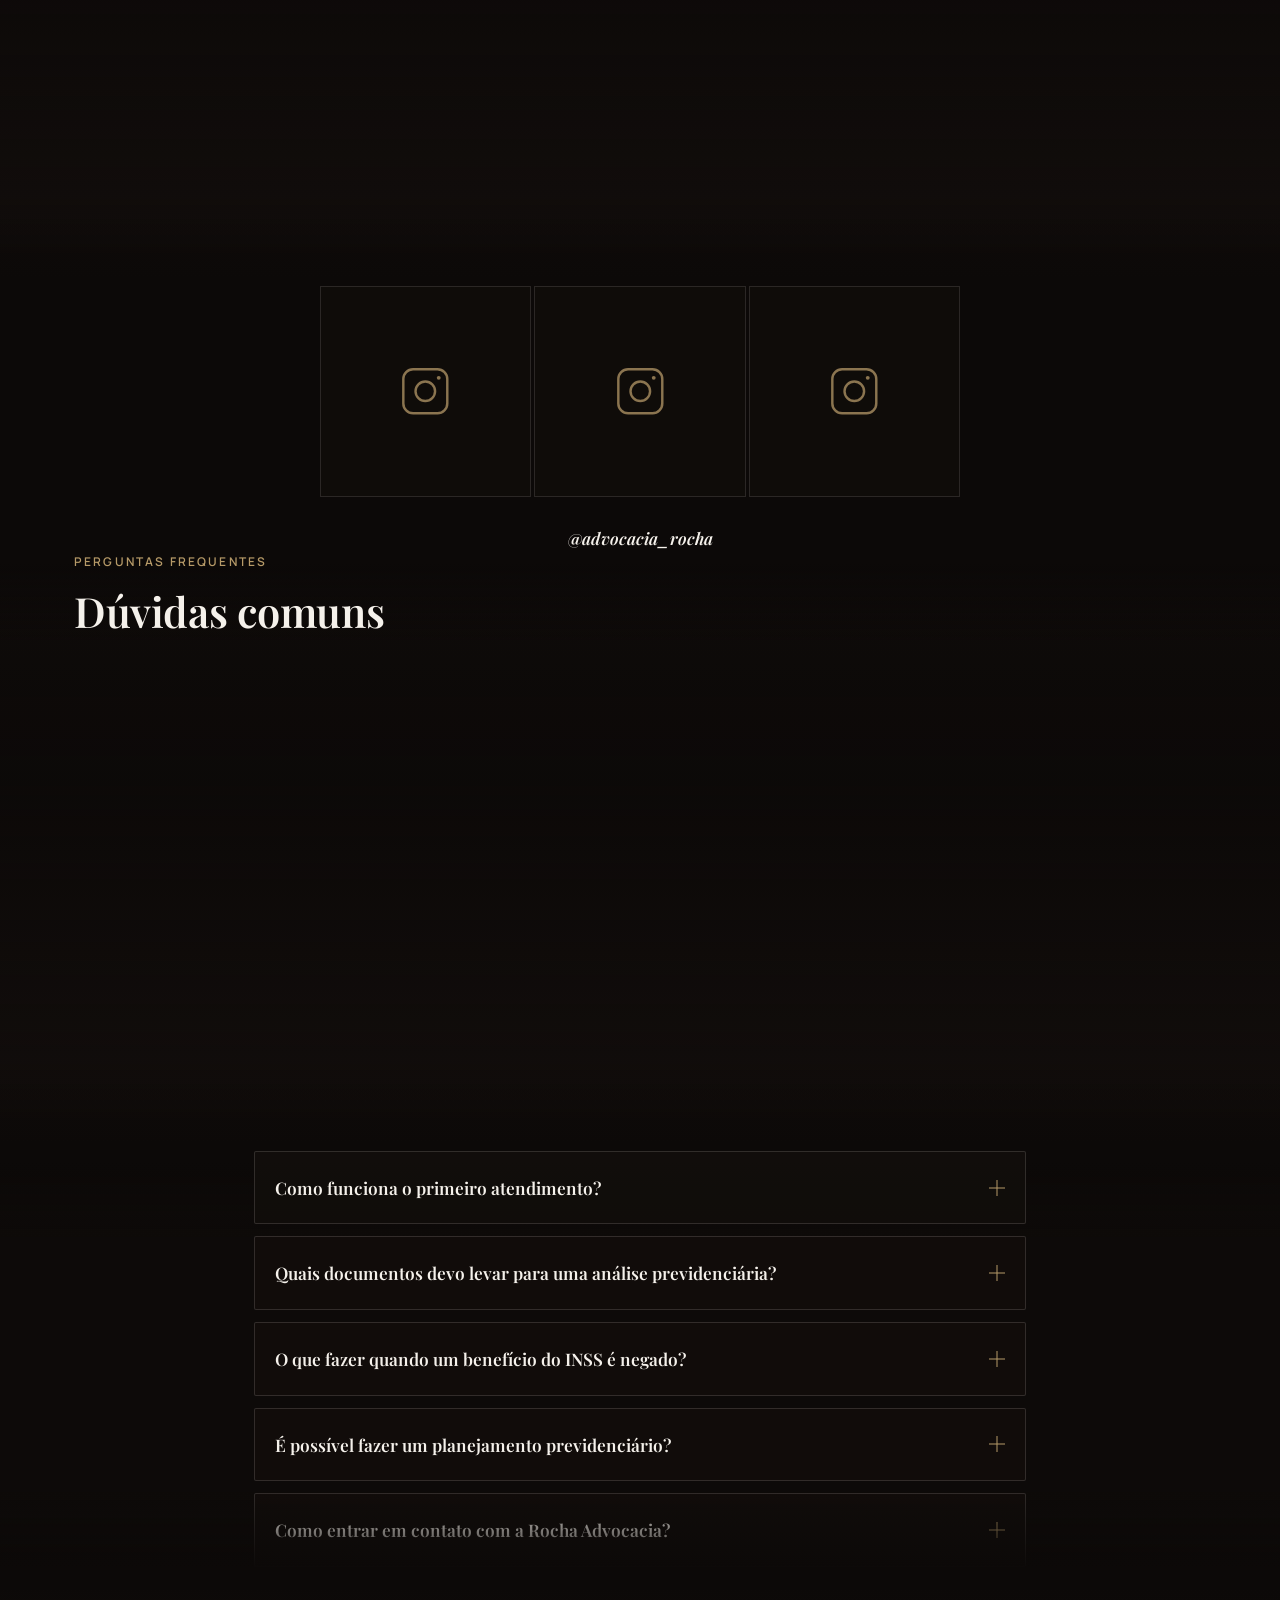
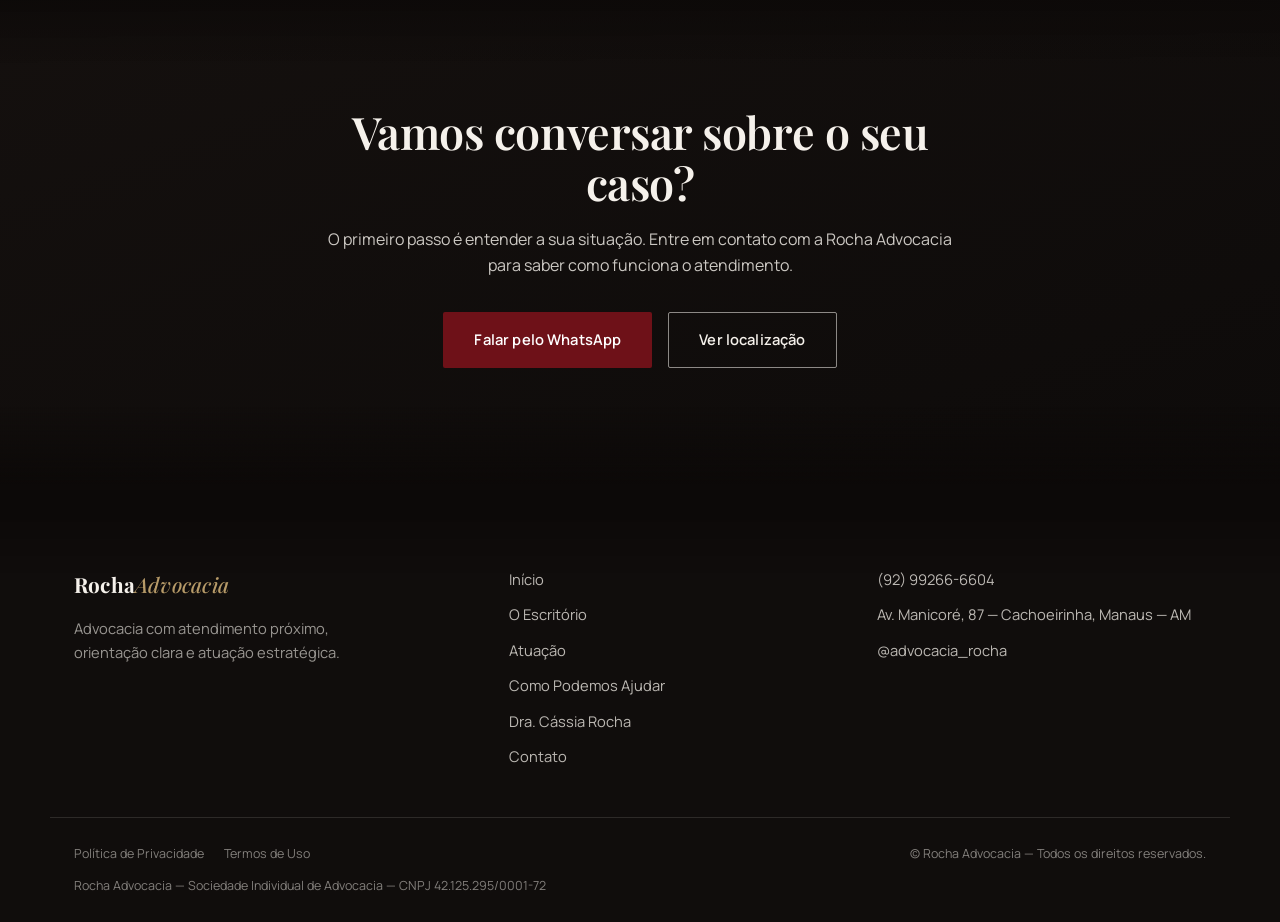
==== commit 95f5a820: "Adiciona faixa de manifesto humanizado e reforça a seção de localização 1) Nova faixa curta logo apó" ====
--- a/index.html
+++ b/index.html
@@ -108,6 +108,14 @@
   <a href="#autoridade" class="scroll-indicator" aria-label="Rolar para baixo">
     <span></span>
   </a>
+</section>
+
+<!-- ===================== MANIFESTO / ATENDIMENTO HUMANIZADO ===================== -->
+<section class="manifesto-band">
+  <div class="manifesto-inner reveal" data-reveal="up">
+    <p class="manifesto-quote">"Não são apenas processos.<br>São histórias, famílias e vidas que merecem ser ouvidas."</p>
+    <p class="manifesto-sub">Cada cliente da Rocha Advocacia é tratado de forma individual, próxima e humana — buscamos compreender a realidade de cada pessoa antes de qualquer orientação.</p>
+  </div>
 </section>
 
 <!-- ===================== AUTORIDADE / CONFIANÇA ===================== -->
@@ -479,6 +487,7 @@
       <div class="media-banner-text reveal" data-reveal="up">
         <p class="eyebrow">Presença física</p>
         <h2>Onde estamos</h2>
+        <p class="location-tag">Atendimento presencial disponível, mediante agendamento</p>
         <address>
           Av. Manicoré, 87<br>
           Cachoeirinha<br>
@@ -486,7 +495,10 @@
           CEP 69065-100
         </address>
         <p class="location-phone"><a href="tel:+5592992666604">(92) 99266-6604</a></p>
-        <a class="btn btn-outline btn-outline--light" href="https://www.google.com/maps/search/?api=1&query=Av.+Manicor%C3%A9%2C+87%2C+Cachoeirinha%2C+Manaus+-+AM" target="_blank" rel="noopener">Como chegar</a>
+        <div class="location-actions">
+          <a class="btn btn-primary" href="https://wa.me/5592992666604?text=Ol%C3%A1%2C%20gostaria%20de%20agendar%20um%20atendimento%20presencial%20na%20Rocha%20Advocacia." target="_blank" rel="noopener">Falar pelo WhatsApp</a>
+          <a class="btn btn-outline btn-outline--light" href="https://www.google.com/maps/search/?api=1&query=Av.+Manicor%C3%A9%2C+87%2C+Cachoeirinha%2C+Manaus+-+AM" target="_blank" rel="noopener">Como chegar</a>
+        </div>
       </div>
     </div>
   </div>
--- a/css/style.css
+++ b/css/style.css
@@ -244,6 +244,20 @@
 }
 @keyframes scrollDot { 0%, 100% { transform: translateY(0); opacity: 1; } 60% { transform: translateY(10px); opacity: 0.2; } }
 
+/* ===================== MANIFESTO BAND ===================== */
+.manifesto-band { background: var(--grafite); padding: 64px 24px; }
+.manifesto-inner { max-width: 780px; margin: 0 auto; text-align: center; }
+.manifesto-quote {
+  font-family: var(--font-display);
+  font-style: italic;
+  font-weight: 500;
+  color: var(--offwhite);
+  font-size: clamp(1.4rem, 2.8vw, 2rem);
+  line-height: 1.35;
+  margin-bottom: 20px;
+}
+.manifesto-sub { color: rgba(245,241,235,0.72); font-size: 0.98rem; max-width: 56ch; margin: 0 auto; }
+
 /* ===================== AUTHORITY STRIP ===================== */
 .authority-strip {
   position: relative;
@@ -455,6 +469,17 @@
 .media-banner-text address { font-style: normal; color: rgba(245,241,235,0.86); line-height: 1.8; margin: 14px 0 18px; }
 .media-banner-text .location-phone { margin-bottom: 22px; font-weight: 700; }
 .media-banner-text .location-phone a { color: var(--offwhite); }
+.location-tag {
+  display: inline-block;
+  font-size: 0.78rem;
+  font-weight: 600;
+  color: var(--champagne);
+  border: 1px solid rgba(182,154,104,0.5);
+  border-radius: 20px;
+  padding: 5px 14px;
+  margin-bottom: 18px;
+}
+.location-actions { display: flex; flex-wrap: wrap; gap: 14px; }
 .location-map { min-height: 420px; border-radius: var(--radius); overflow: hidden; border: 1px solid rgba(245,241,235,0.2); box-shadow: 0 24px 50px -20px rgba(0,0,0,0.5); filter: grayscale(0.15) contrast(1.02); }
 .location-map iframe { width: 100%; height: 100%; min-height: 420px; border: 0; }
 
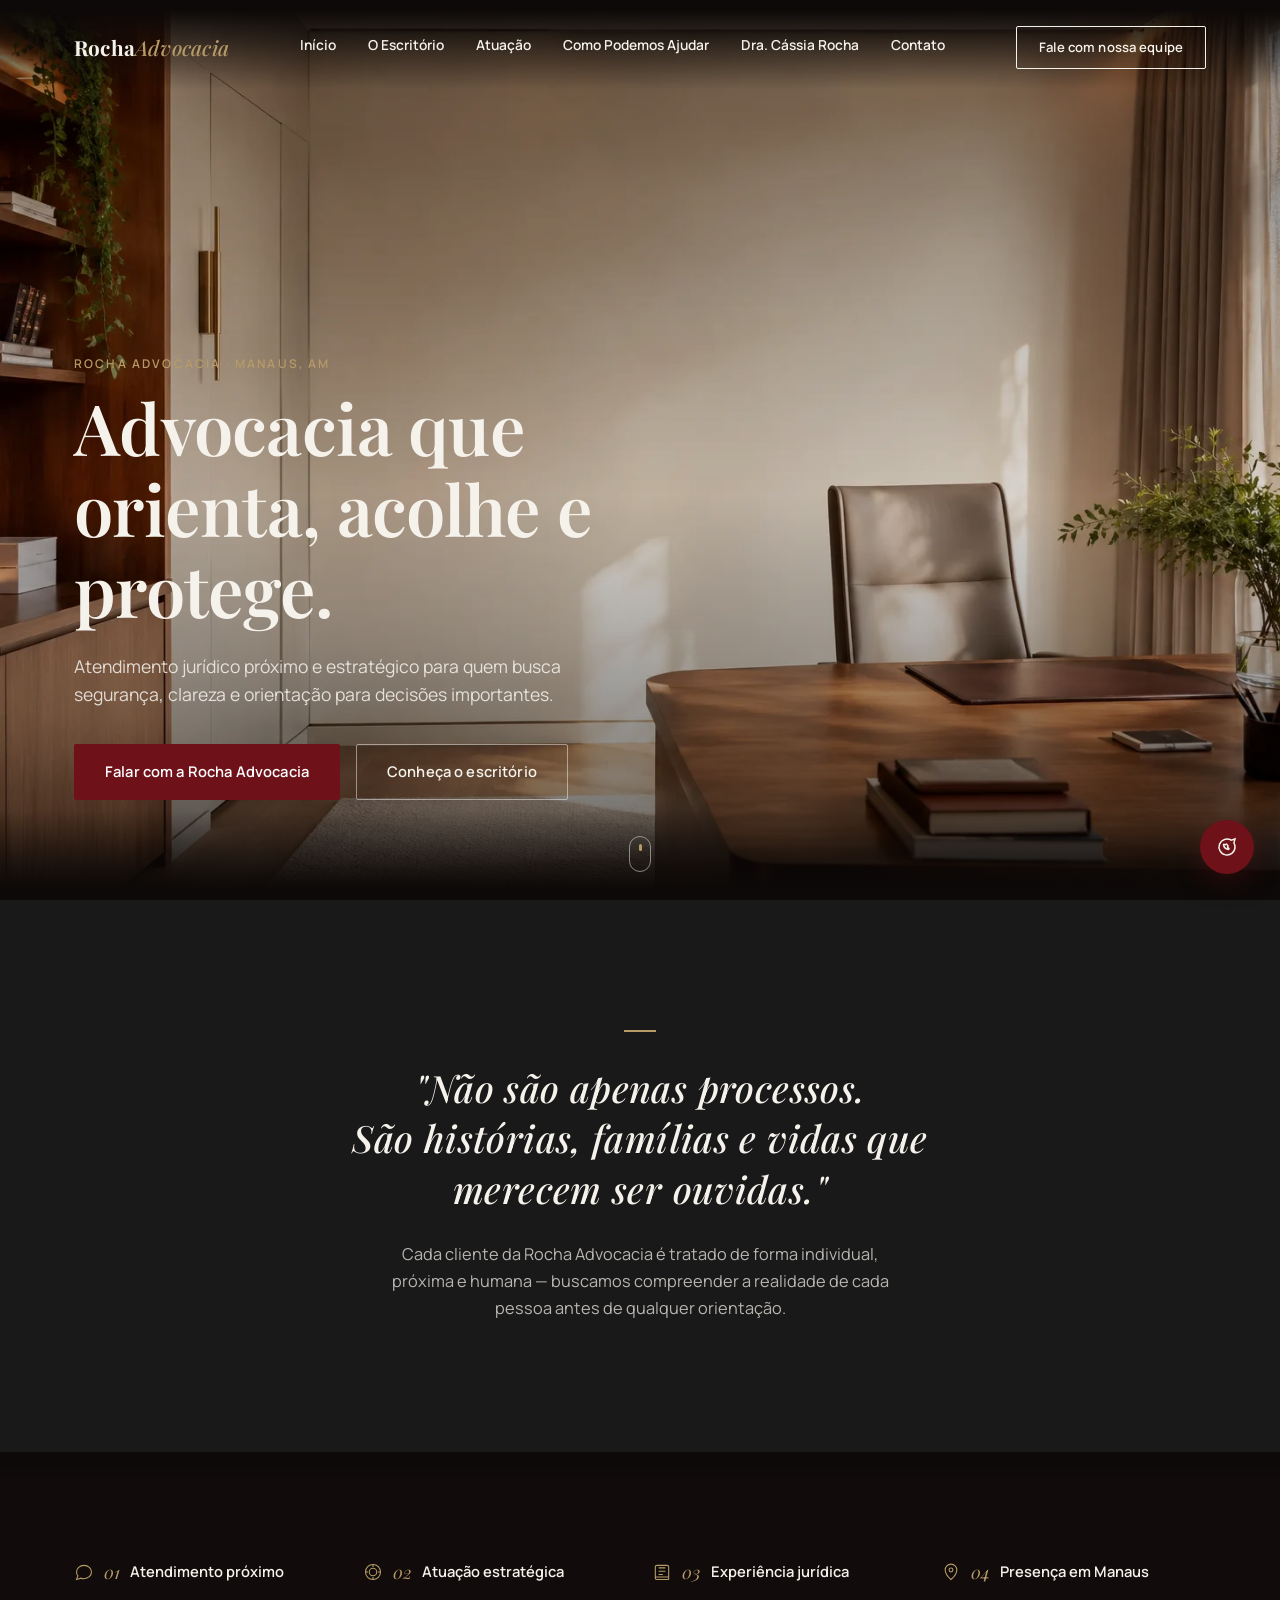
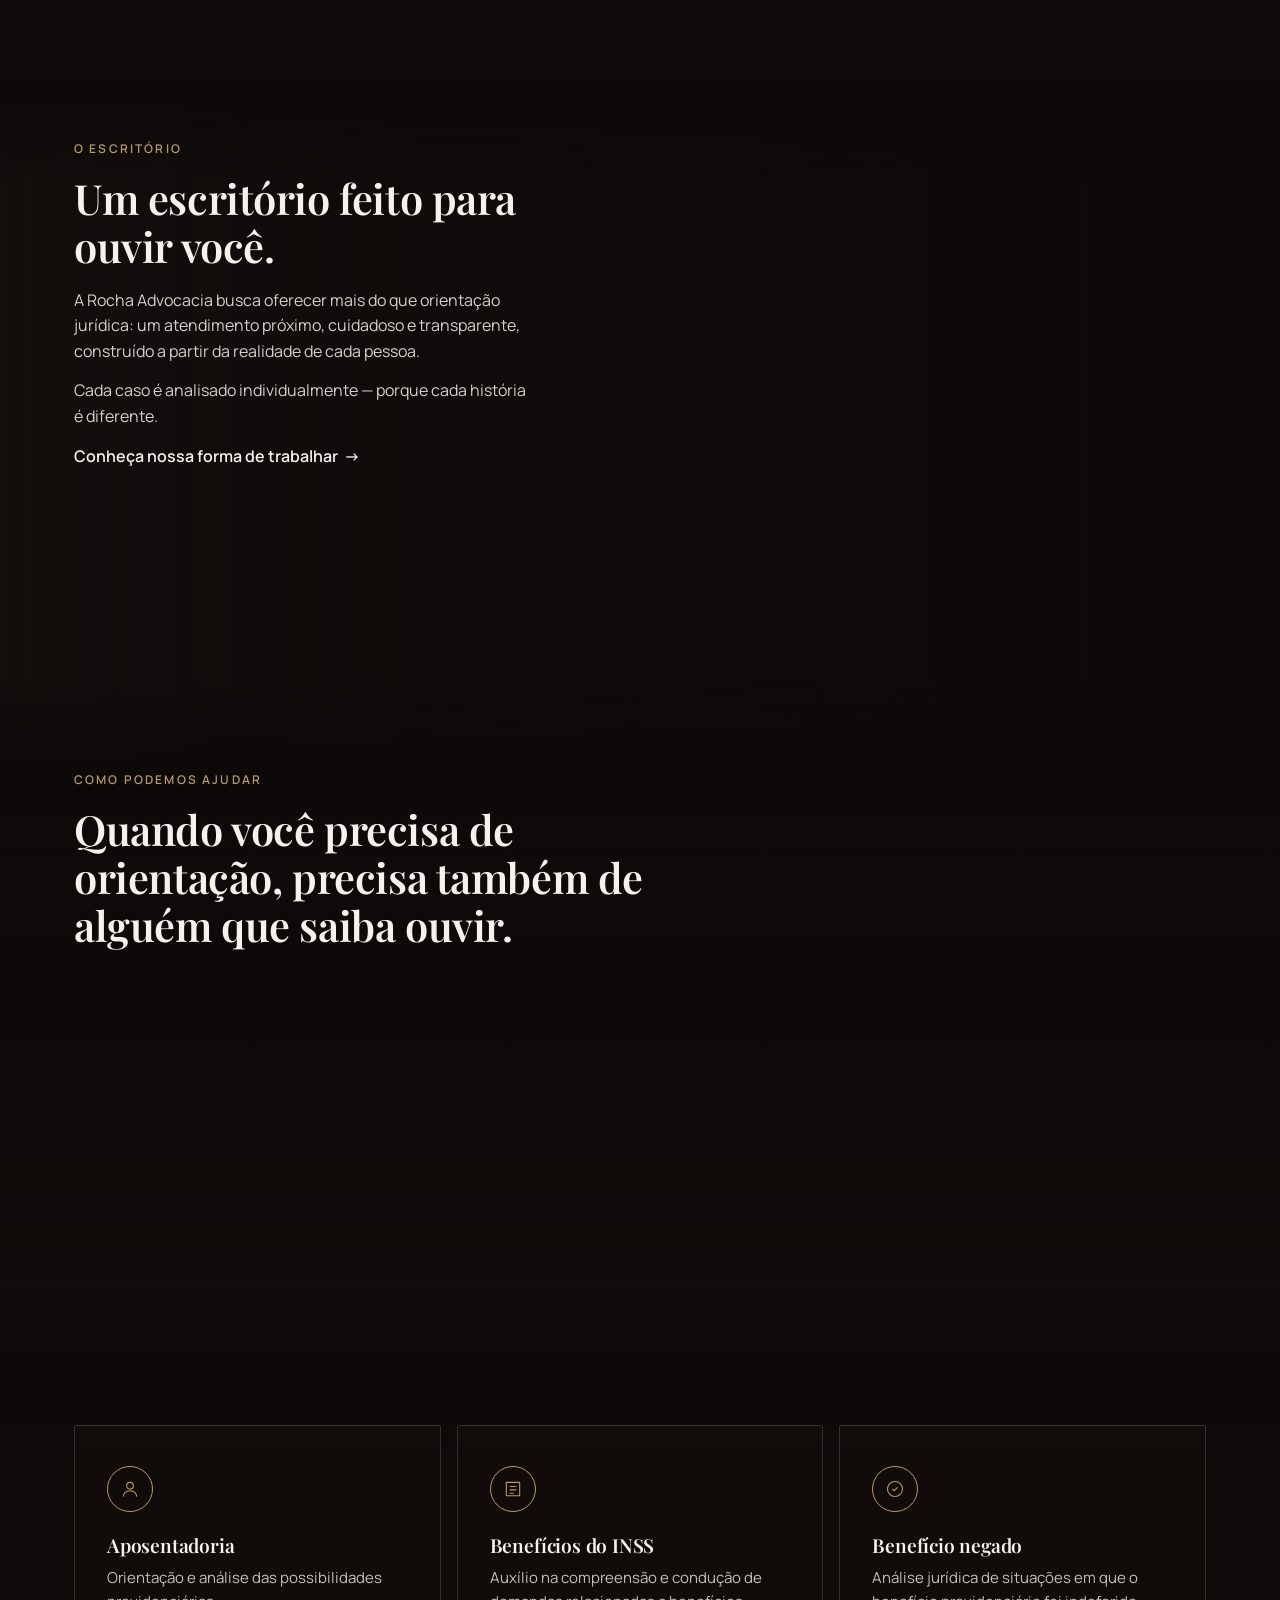
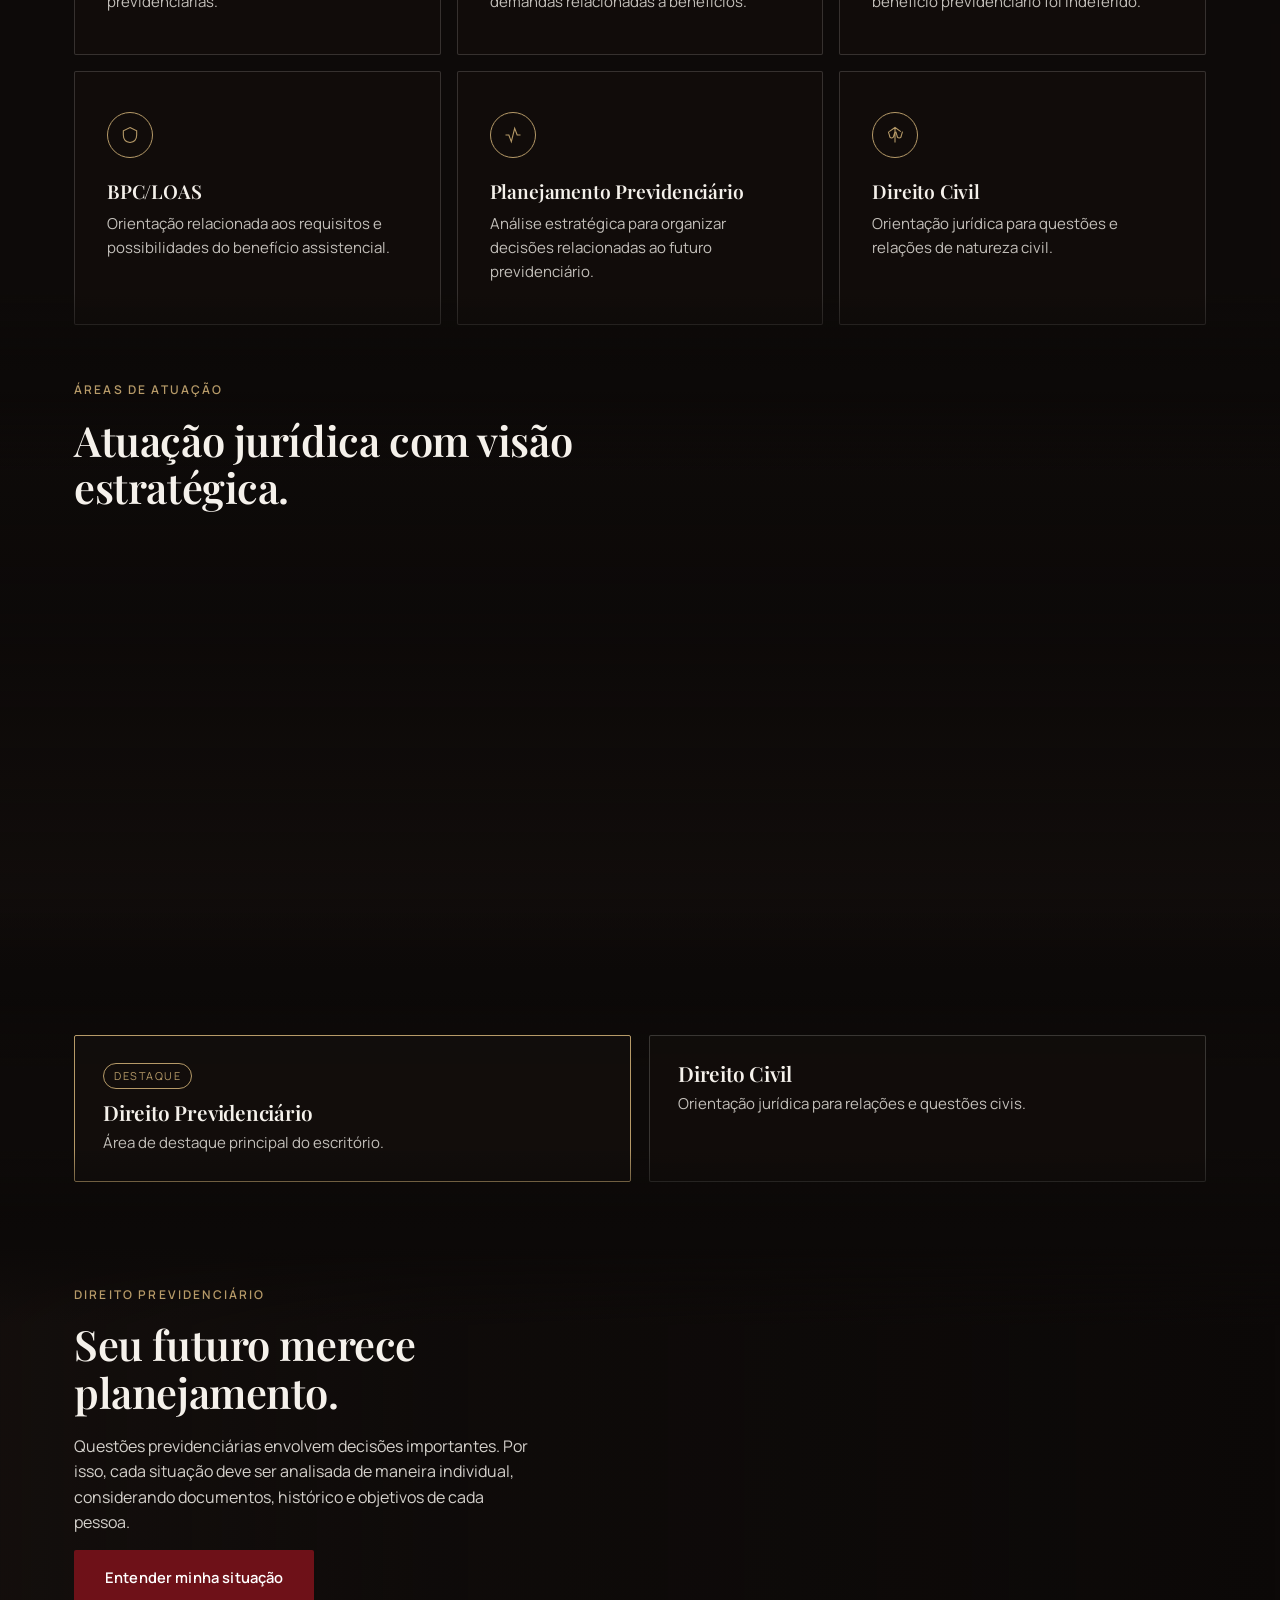
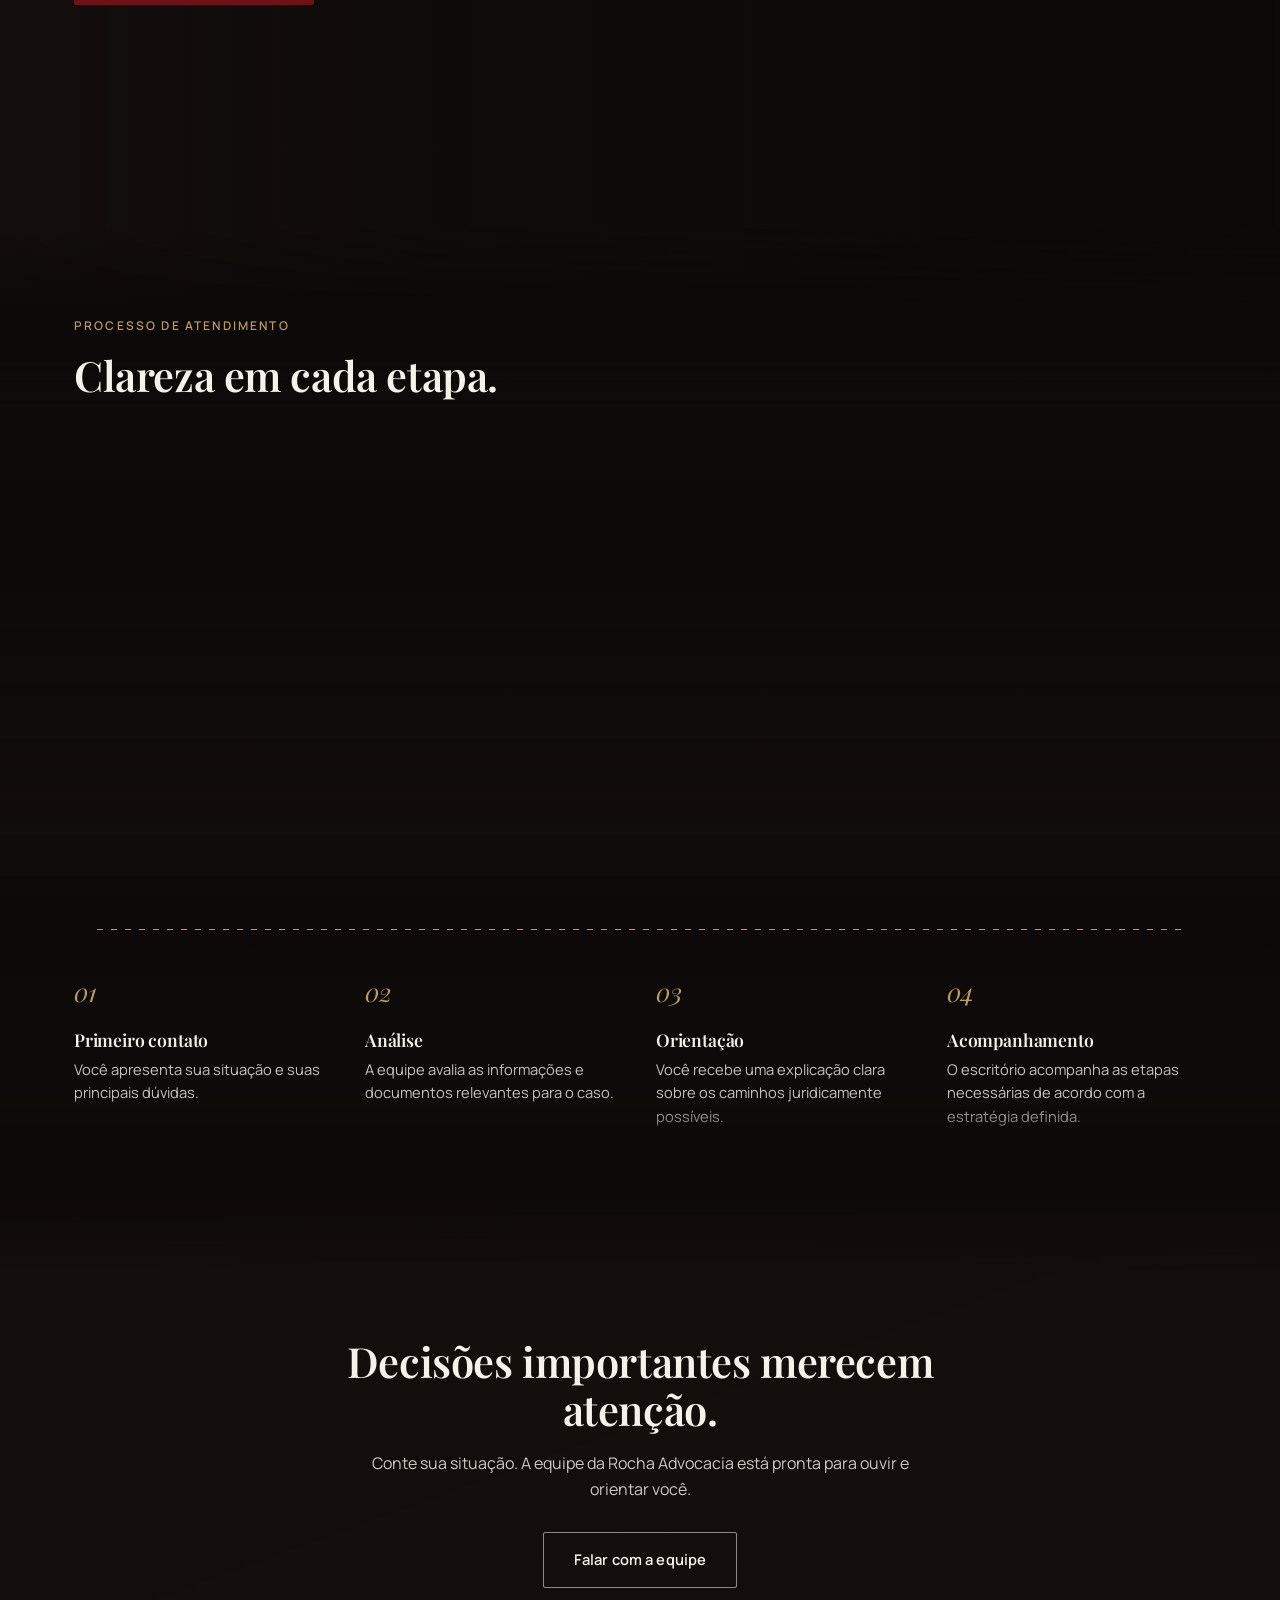
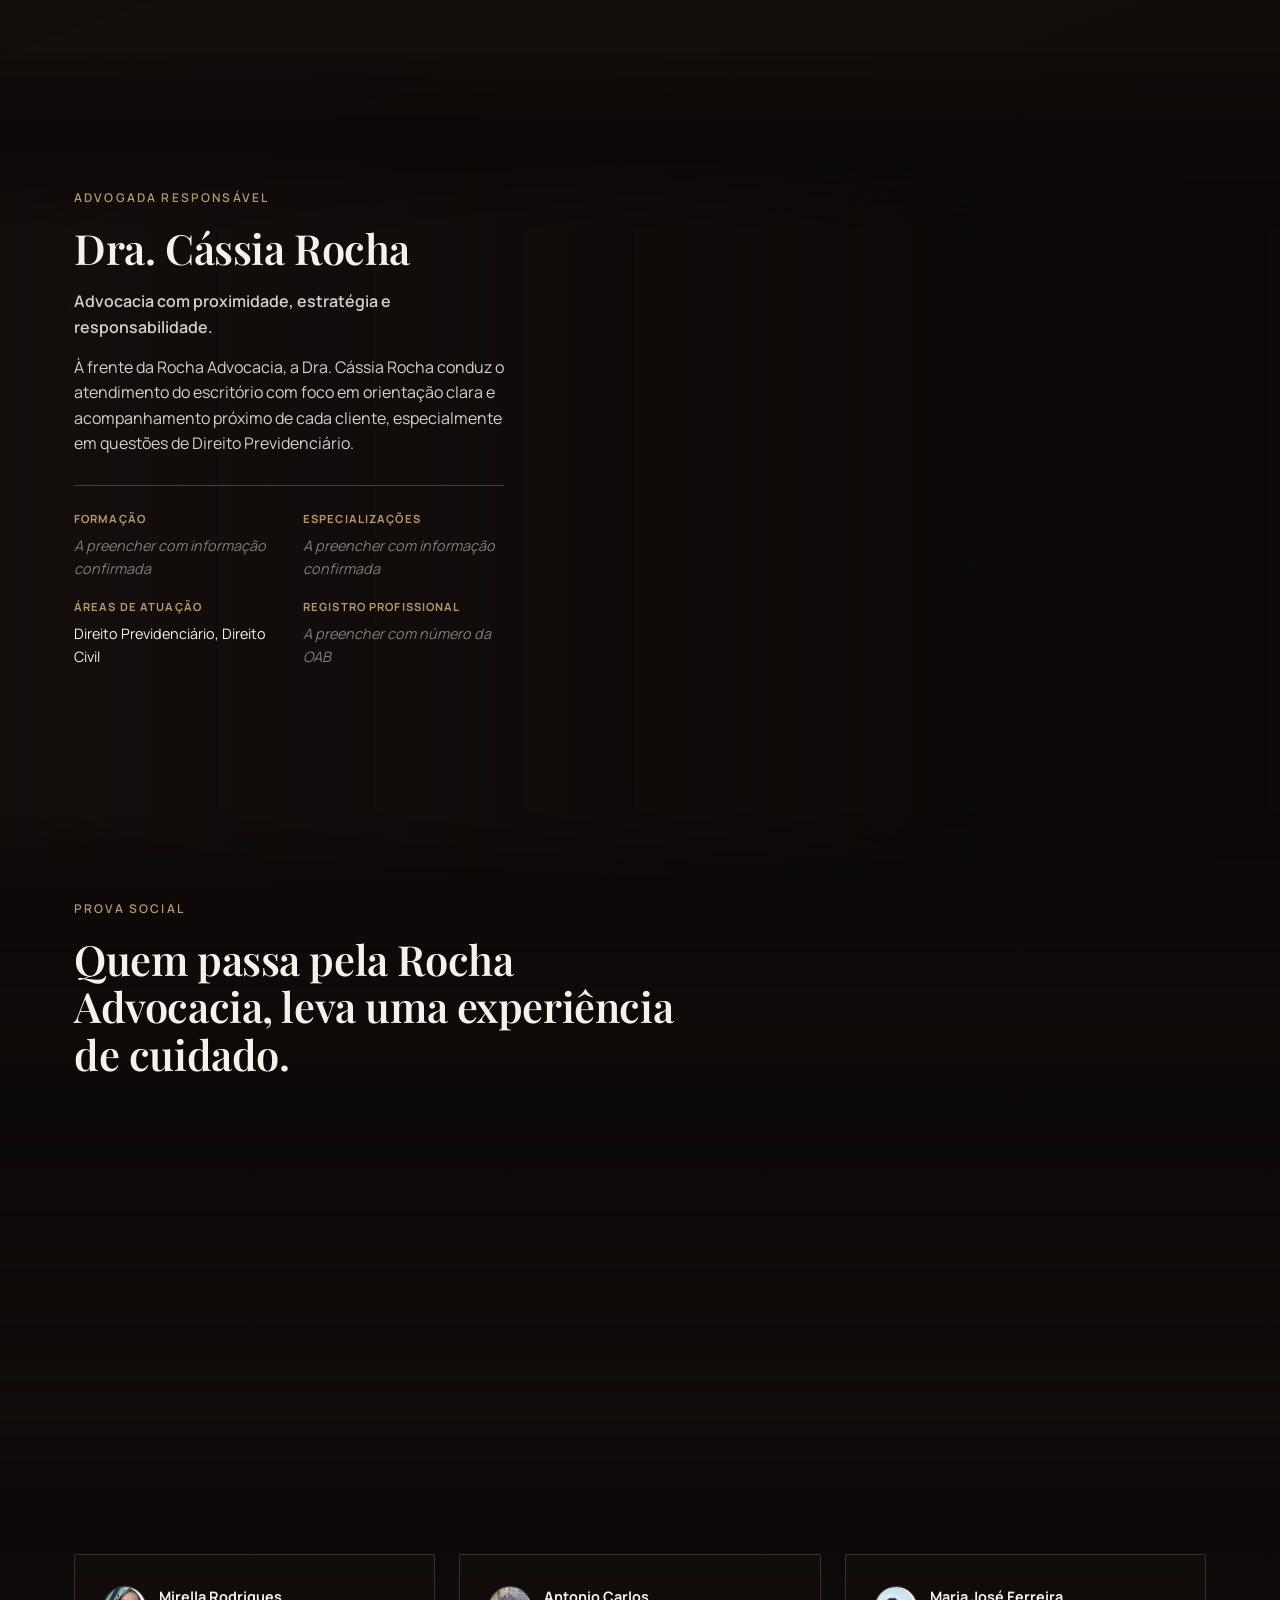
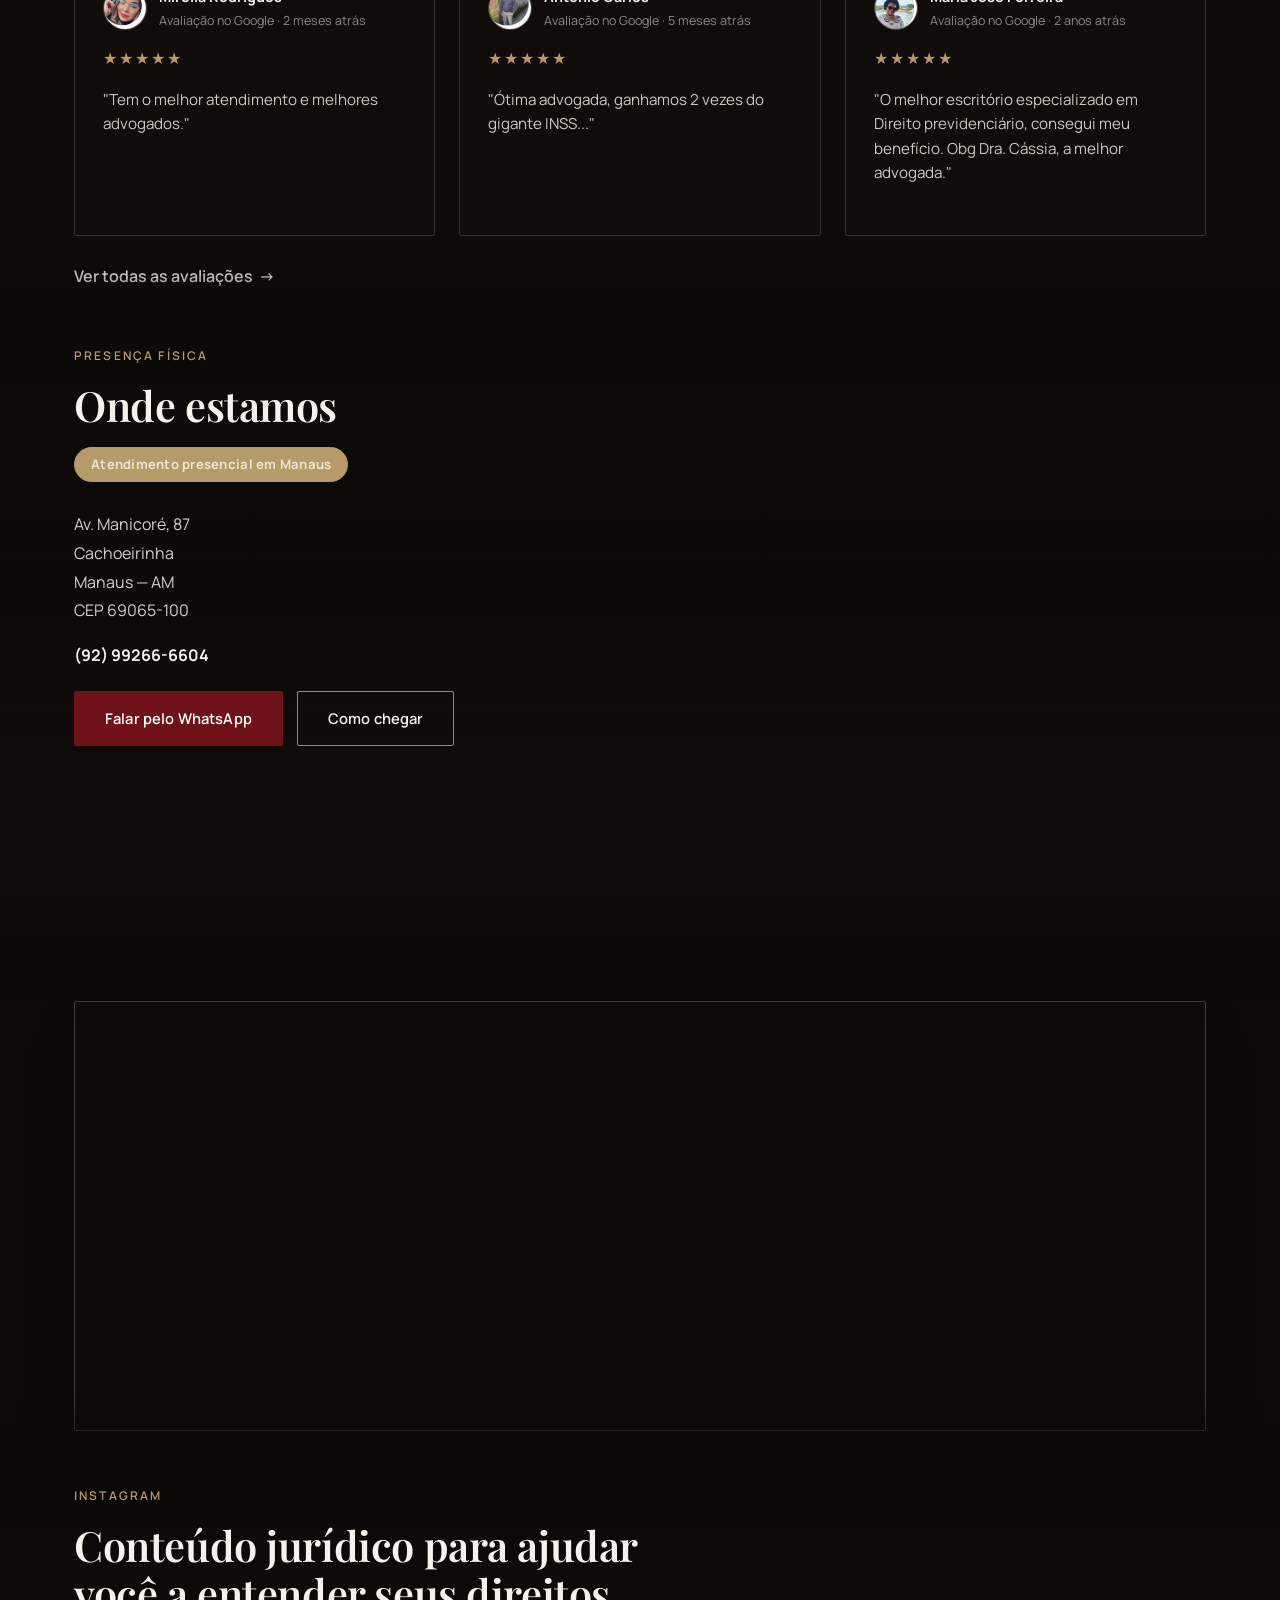
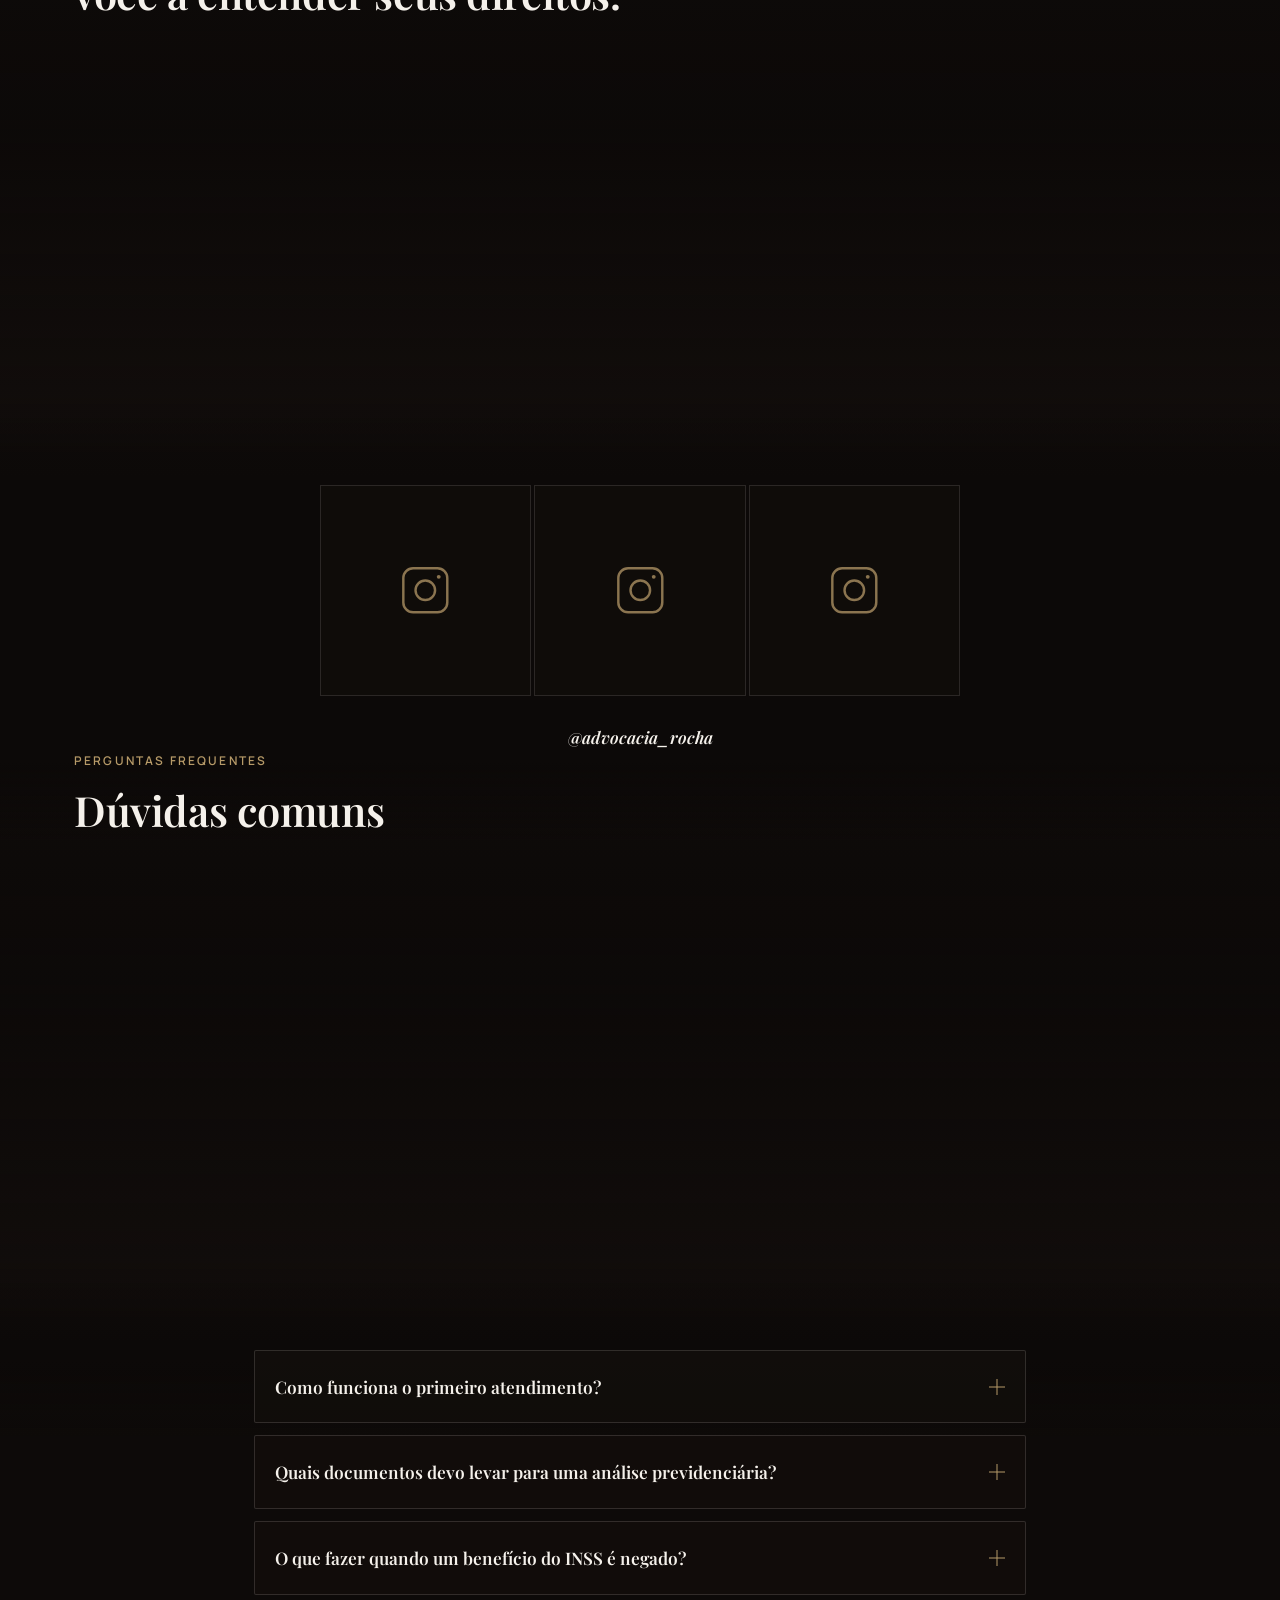
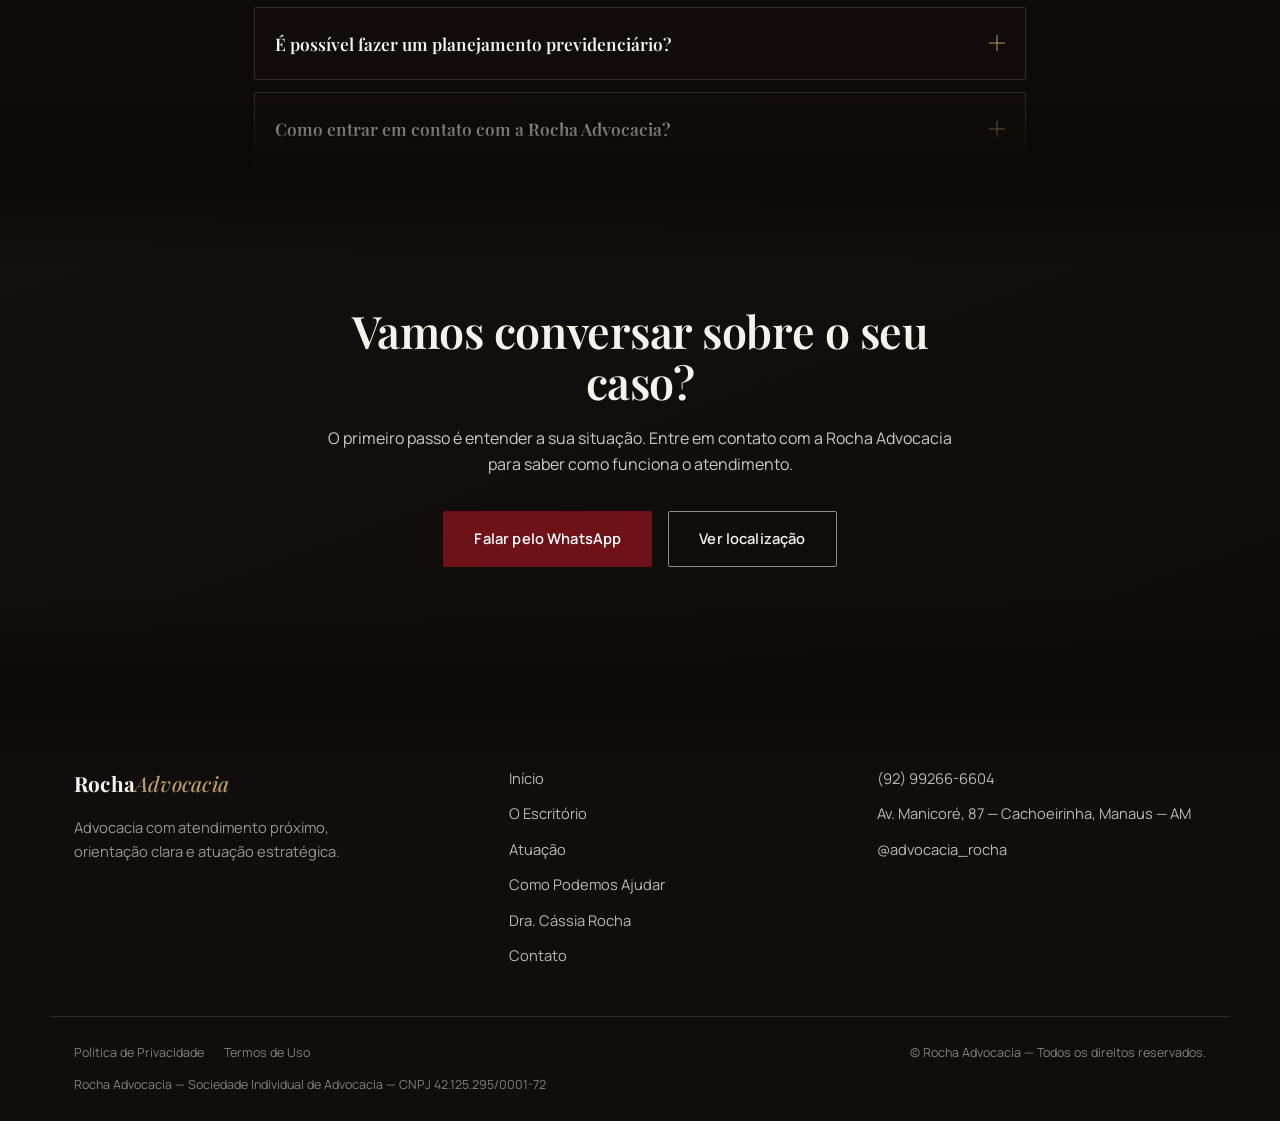
==== commit a58aac30: "Três ajustes pontuais: manifesto, localização e link de avaliações 1) Faixa do manifesto: mais respi" ====
--- a/index.html
+++ b/index.html
@@ -113,6 +113,7 @@
 <!-- ===================== MANIFESTO / ATENDIMENTO HUMANIZADO ===================== -->
 <section class="manifesto-band">
   <div class="manifesto-inner reveal" data-reveal="up">
+    <span class="manifesto-mark" aria-hidden="true"></span>
     <p class="manifesto-quote">"Não são apenas processos.<br>São histórias, famílias e vidas que merecem ser ouvidas."</p>
     <p class="manifesto-sub">Cada cliente da Rocha Advocacia é tratado de forma individual, próxima e humana — buscamos compreender a realidade de cada pessoa antes de qualquer orientação.</p>
   </div>
@@ -469,7 +470,7 @@
           <p>"O melhor escritório especializado em Direito previdenciário, consegui meu benefício. Obg Dra. Cássia, a melhor advogada."</p>
         </article>
       </div>
-      <a class="text-link testimonials-link" href="https://www.instagram.com/advocacia_rocha" target="_blank" rel="noopener">Ver todas as avaliações <span aria-hidden="true">→</span></a>
+      <a class="text-link testimonials-link" href="https://www.google.com/maps/search/?api=1&query=Rocha%20Advocacia%20-%20Dra.%20C%C3%A1ssia%20Rocha&query_place_id=ChIJC8XteQAFbJIRpekLI0_h4YY" target="_blank" rel="noopener">Ver todas as avaliações <span aria-hidden="true">→</span></a>
     </div>
   </div>
 </section>
@@ -487,7 +488,7 @@
       <div class="media-banner-text reveal" data-reveal="up">
         <p class="eyebrow">Presença física</p>
         <h2>Onde estamos</h2>
-        <p class="location-tag">Atendimento presencial disponível, mediante agendamento</p>
+        <p class="location-tag">Atendimento presencial em Manaus</p>
         <address>
           Av. Manicoré, 87<br>
           Cachoeirinha<br>
--- a/css/style.css
+++ b/css/style.css
@@ -245,18 +245,27 @@
 @keyframes scrollDot { 0%, 100% { transform: translateY(0); opacity: 1; } 60% { transform: translateY(10px); opacity: 0.2; } }
 
 /* ===================== MANIFESTO BAND ===================== */
-.manifesto-band { background: var(--grafite); padding: 64px 24px; }
-.manifesto-inner { max-width: 780px; margin: 0 auto; text-align: center; }
+.manifesto-band { background: var(--grafite); padding: clamp(80px, 11vw, 130px) 24px; }
+.manifesto-inner { max-width: 720px; margin: 0 auto; text-align: center; }
+.manifesto-mark { display: block; width: 32px; height: 2px; background: var(--champagne); margin: 0 auto 30px; }
 .manifesto-quote {
   font-family: var(--font-display);
   font-style: italic;
   font-weight: 500;
   color: var(--offwhite);
-  font-size: clamp(1.4rem, 2.8vw, 2rem);
-  line-height: 1.35;
-  margin-bottom: 20px;
-}
-.manifesto-sub { color: rgba(245,241,235,0.72); font-size: 0.98rem; max-width: 56ch; margin: 0 auto; }
+  font-size: clamp(1.55rem, 3.2vw, 2.35rem);
+  line-height: 1.34;
+  letter-spacing: 0.01em;
+  margin-bottom: 28px;
+}
+.manifesto-sub { color: rgba(245,241,235,0.72); font-size: 1.02rem; line-height: 1.65; max-width: 52ch; margin: 0 auto; }
+
+@media (max-width: 600px) {
+  .manifesto-band { padding: 56px 22px; }
+  .manifesto-mark { margin-bottom: 22px; }
+  .manifesto-quote { font-size: 1.45rem; line-height: 1.4; margin-bottom: 18px; }
+  .manifesto-sub { font-size: 0.9rem; line-height: 1.55; }
+}
 
 /* ===================== AUTHORITY STRIP ===================== */
 .authority-strip {
@@ -471,12 +480,14 @@
 .media-banner-text .location-phone a { color: var(--offwhite); }
 .location-tag {
   display: inline-block;
-  font-size: 0.78rem;
-  font-weight: 600;
-  color: var(--champagne);
-  border: 1px solid rgba(182,154,104,0.5);
+  font-size: 0.82rem;
+  font-weight: 700;
+  letter-spacing: 0.02em;
+  color: var(--grafite);
+  background: var(--champagne);
+  border: 1px solid var(--champagne);
   border-radius: 20px;
-  padding: 5px 14px;
+  padding: 6px 16px;
   margin-bottom: 18px;
 }
 .location-actions { display: flex; flex-wrap: wrap; gap: 14px; }
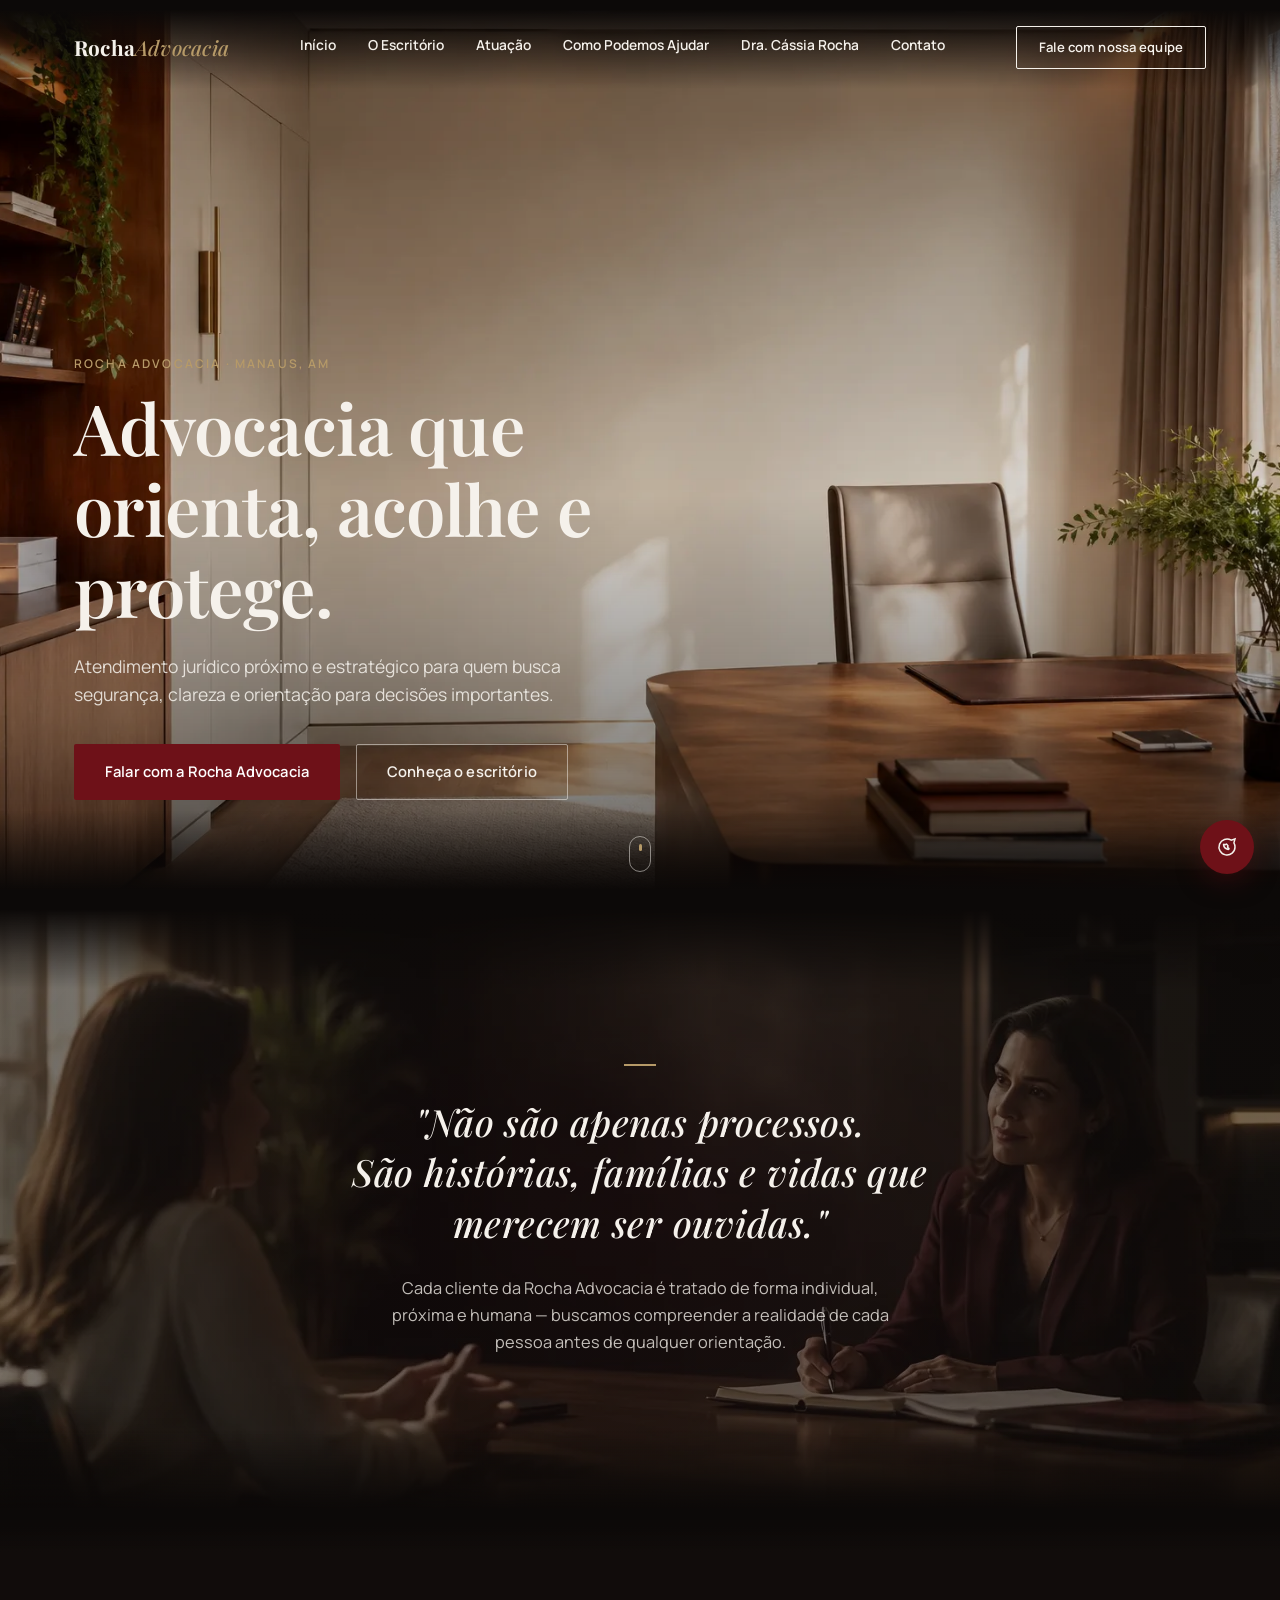
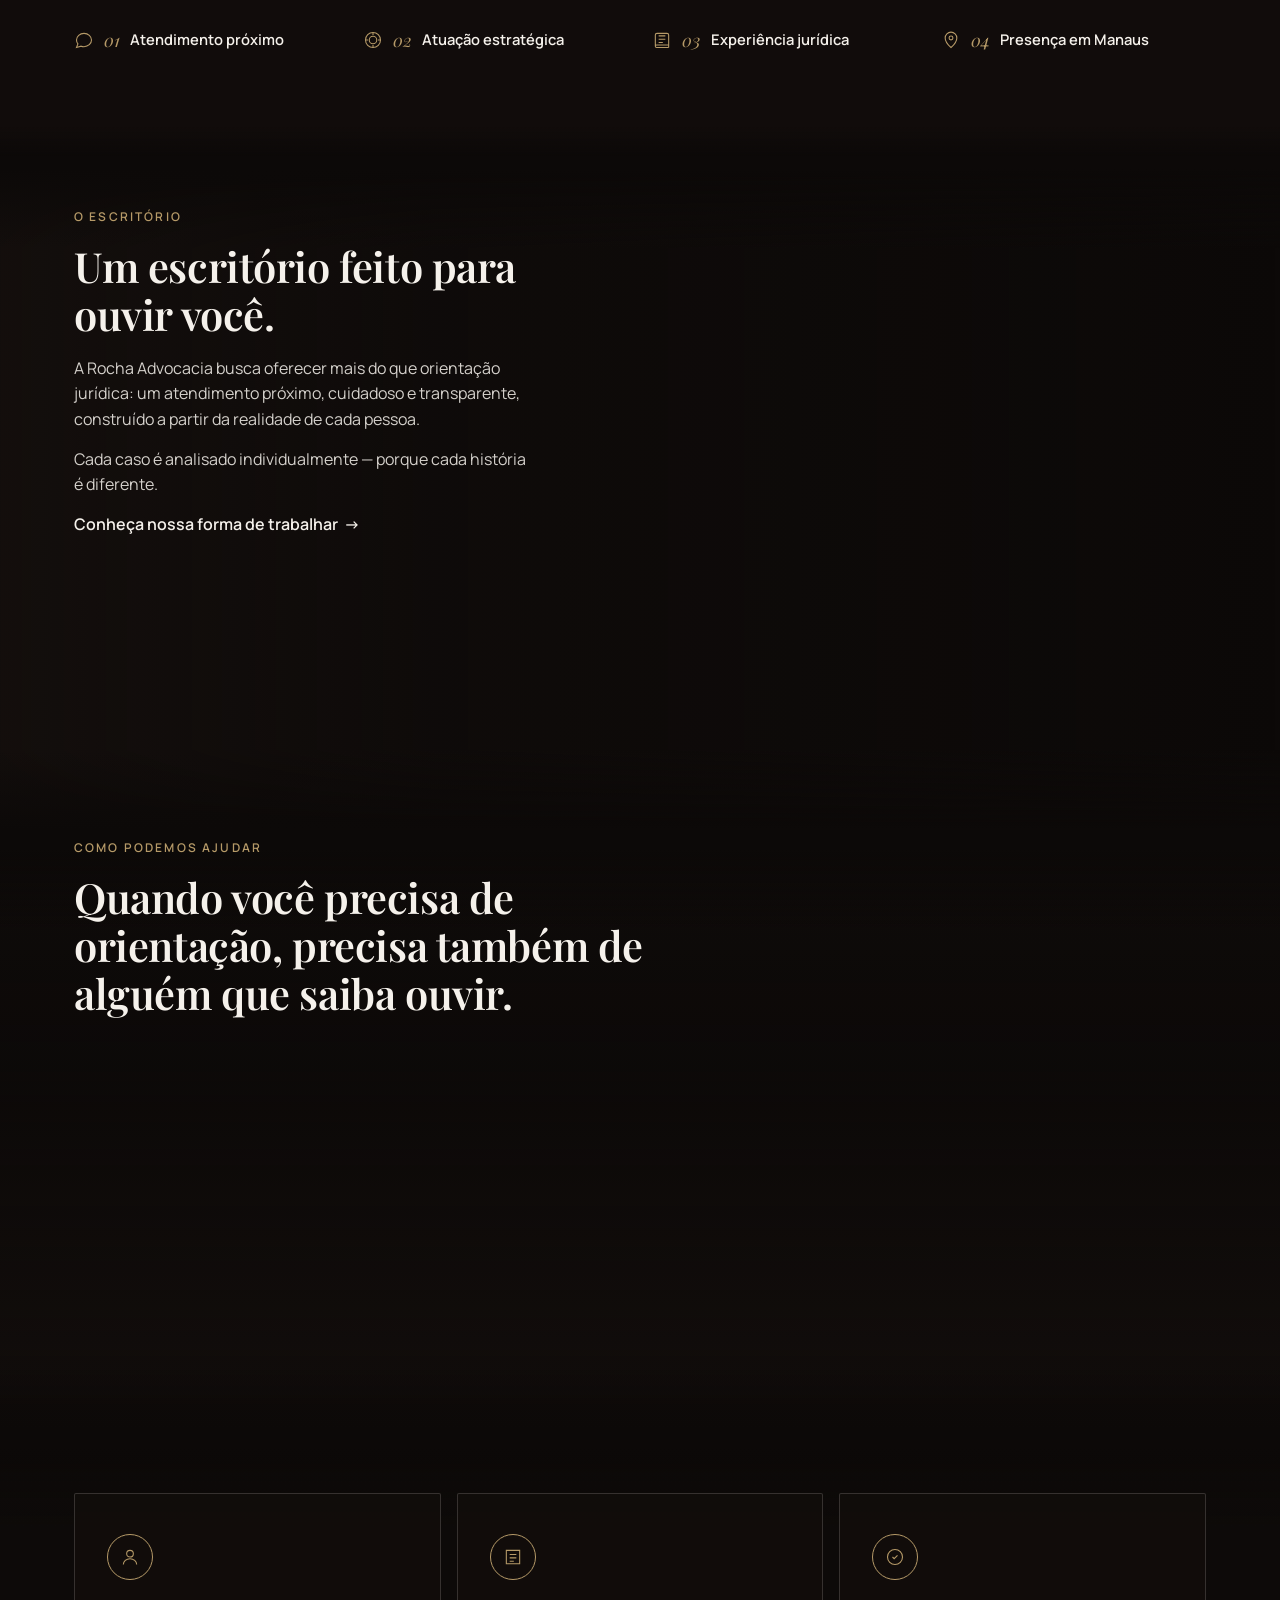
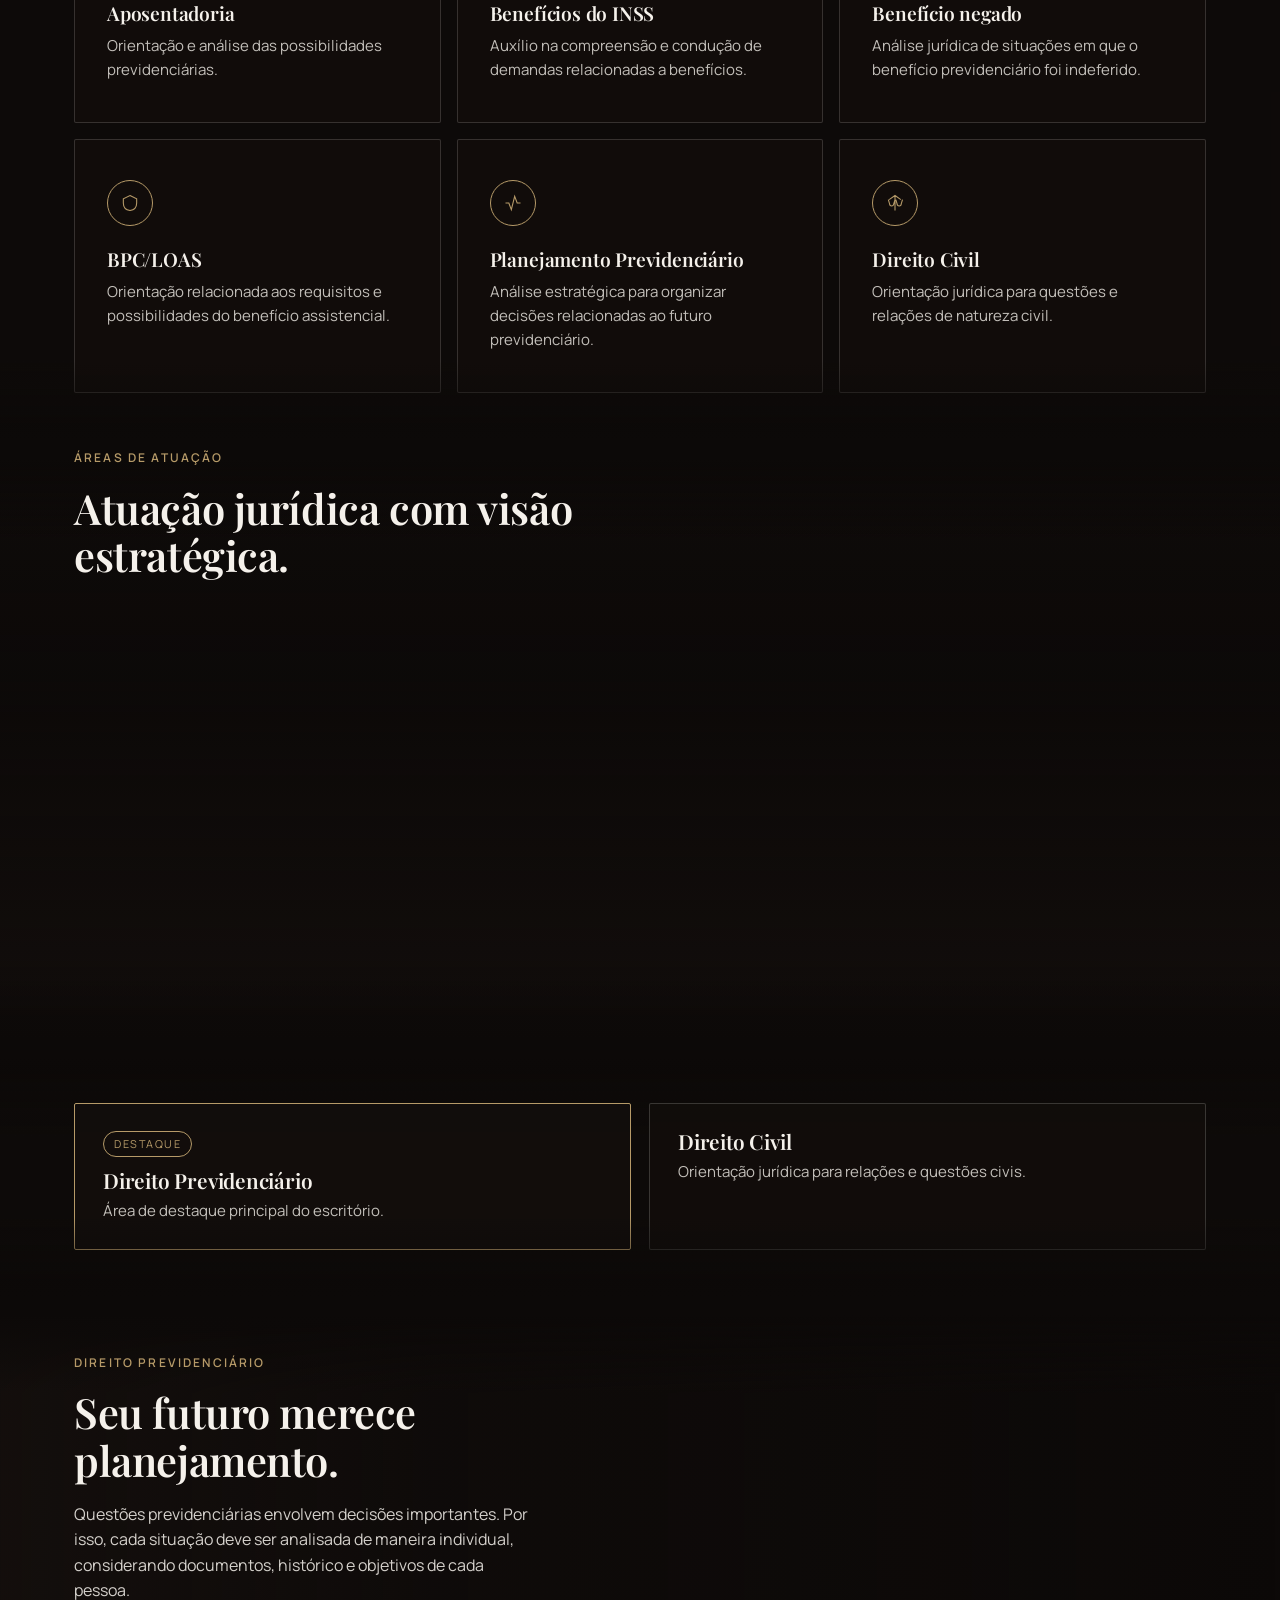
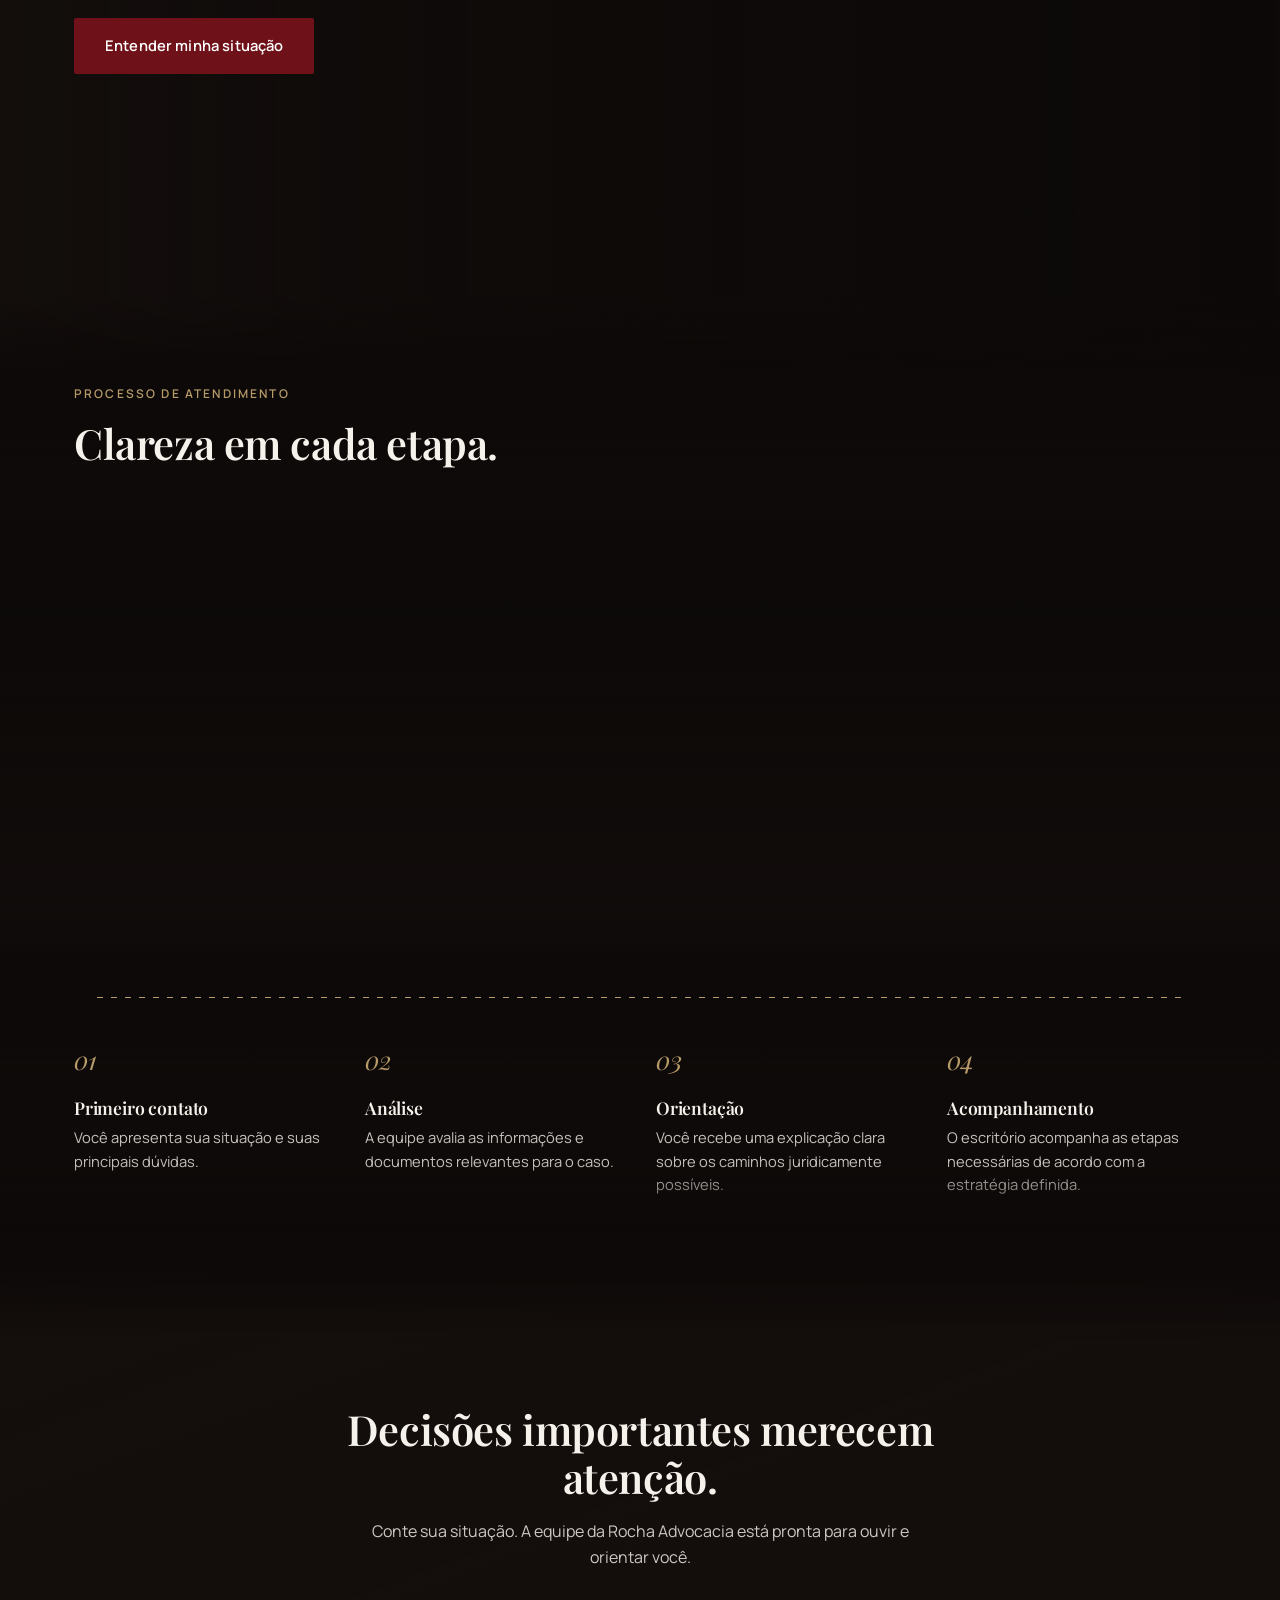
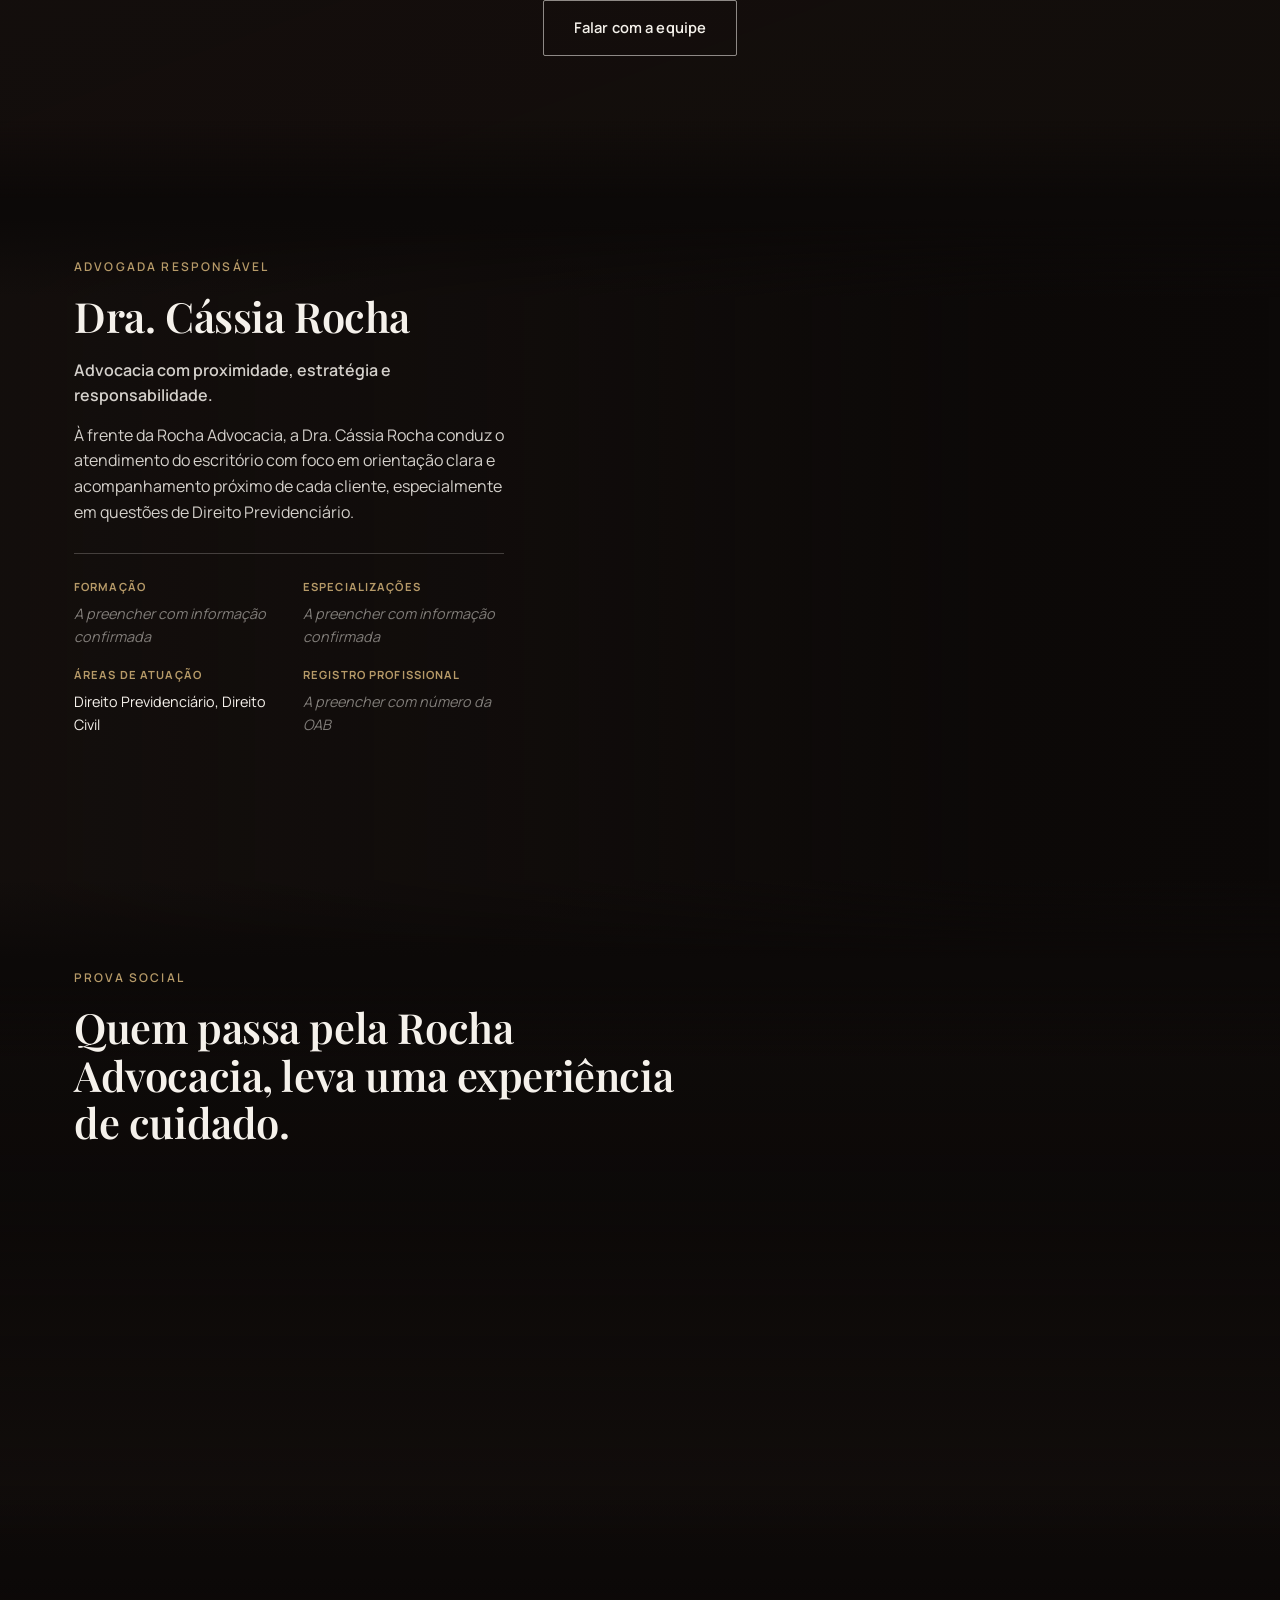
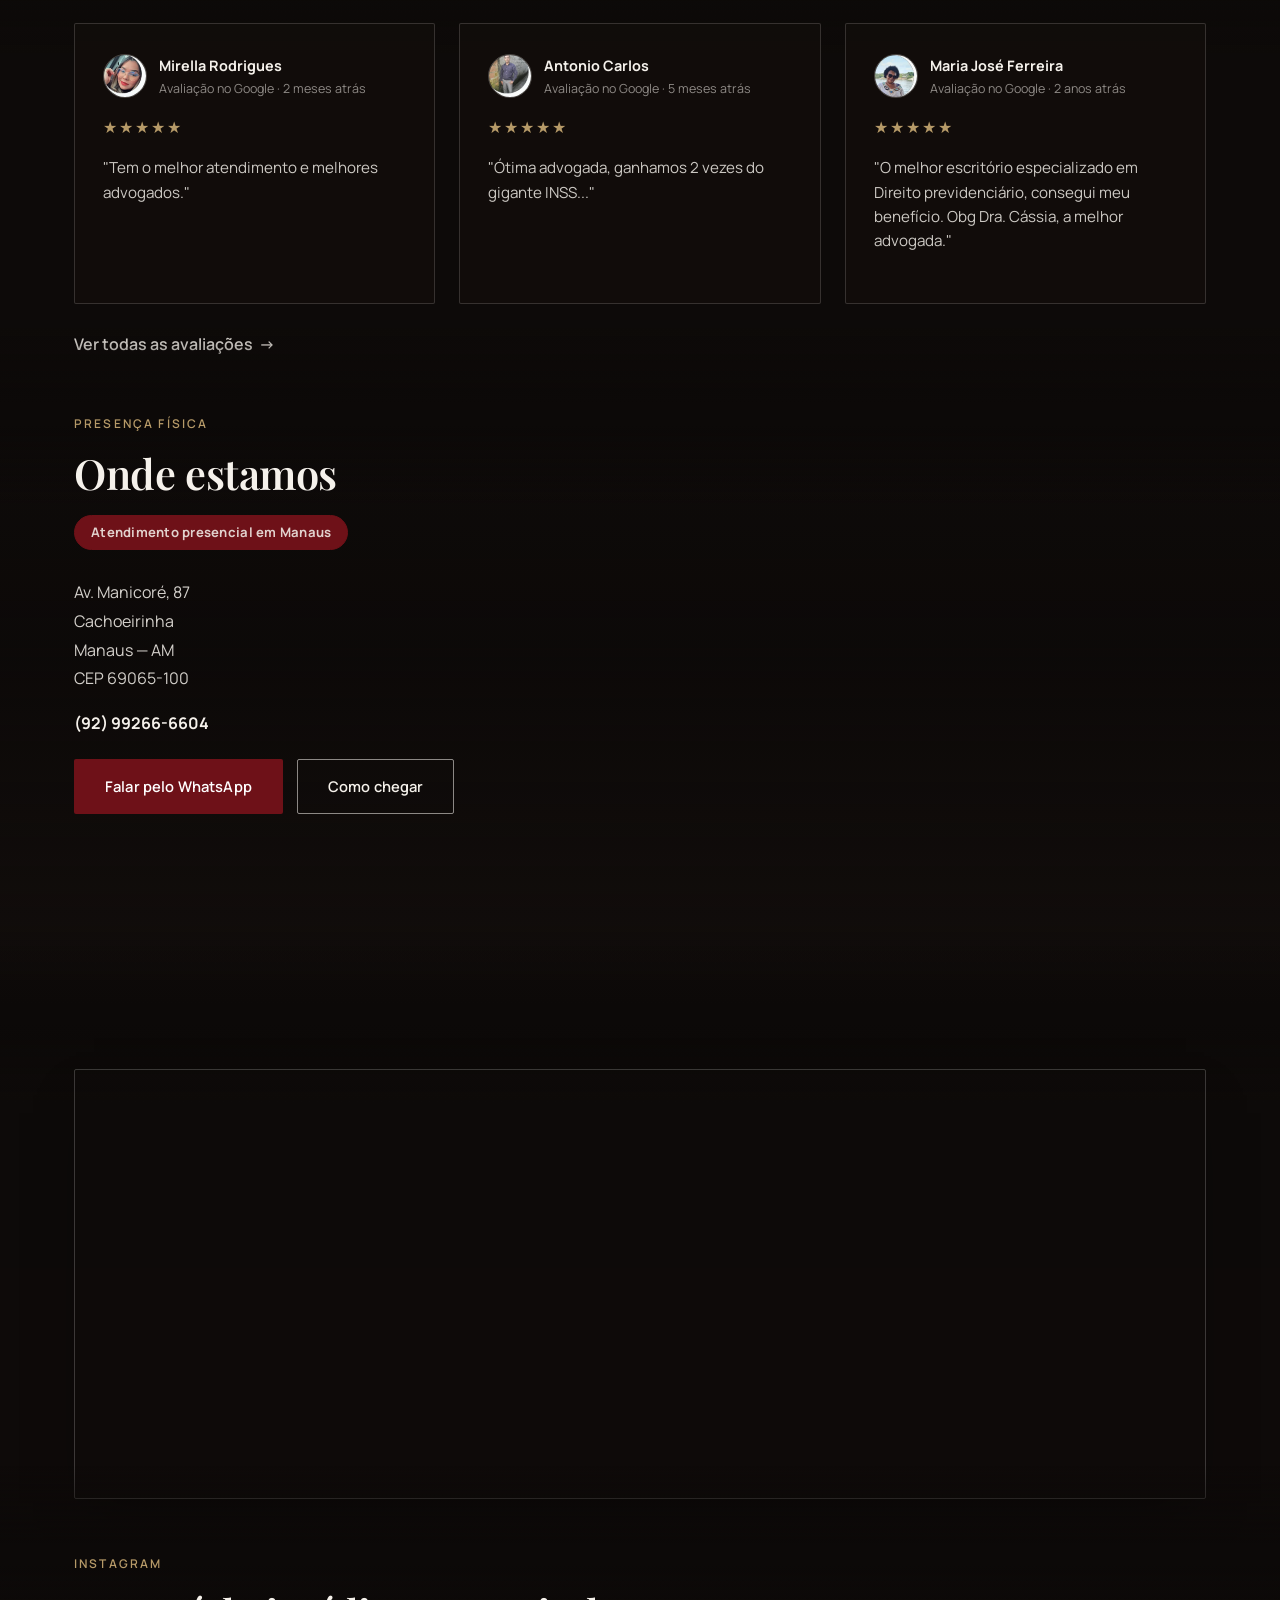
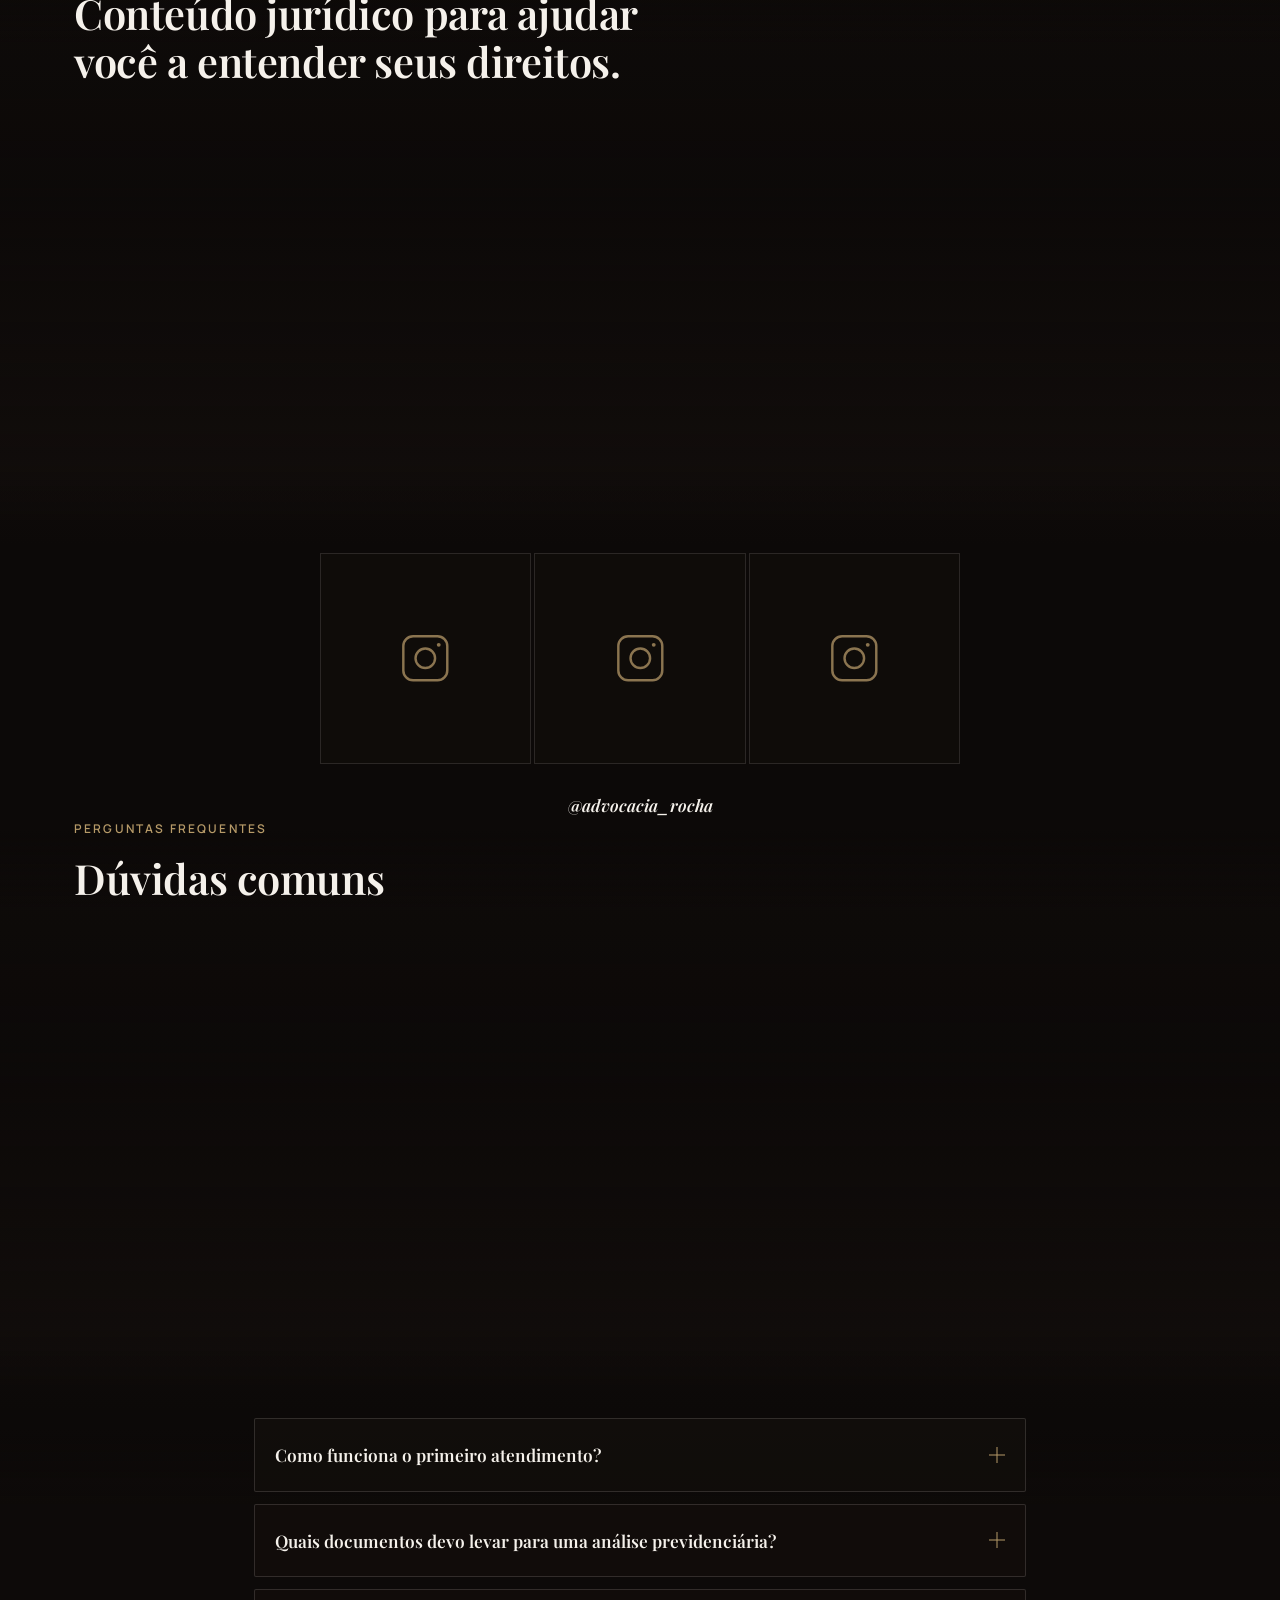
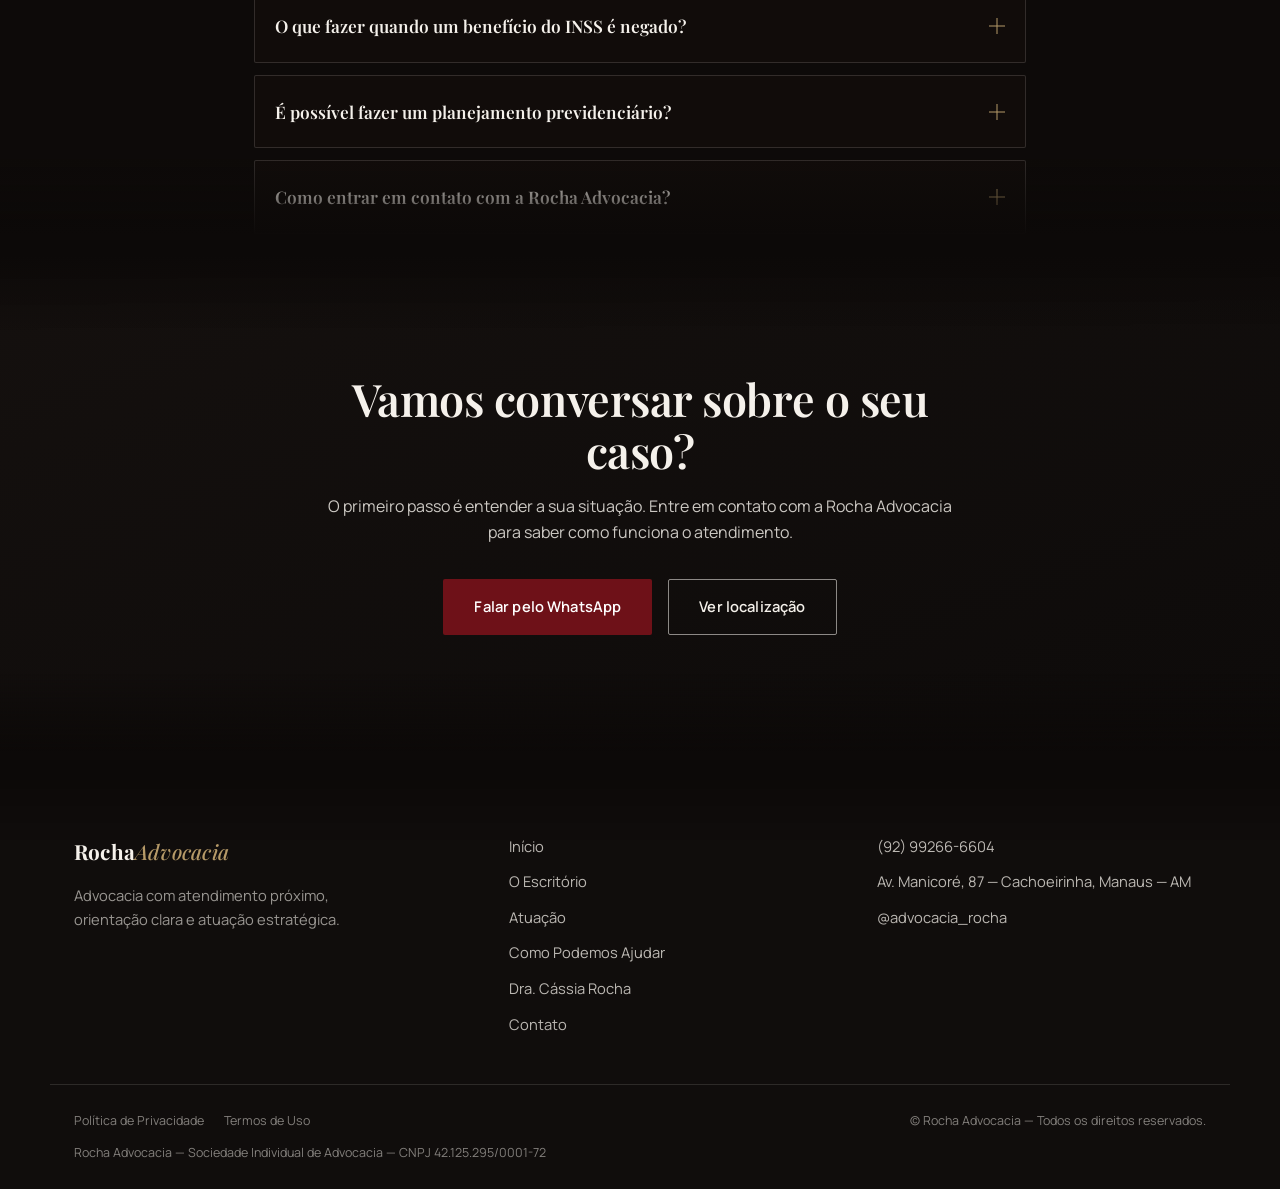
==== commit 7e4fa493: "Adiciona vídeo de fundo na seção "Não são apenas processos" Usa o vídeo local videos/manifesto.mp4 (" ====
--- a/index.html
+++ b/index.html
@@ -112,6 +112,12 @@
 
 <!-- ===================== MANIFESTO / ATENDIMENTO HUMANIZADO ===================== -->
 <section class="manifesto-band">
+  <div class="manifesto-media">
+    <video class="bg-video" muted loop playsinline preload="none" poster="images/manifesto.webp" aria-hidden="true">
+      <source data-src="videos/manifesto.mp4" type="video/mp4">
+    </video>
+  </div>
+  <div class="manifesto-scrim"></div>
   <div class="manifesto-inner reveal" data-reveal="up">
     <span class="manifesto-mark" aria-hidden="true"></span>
     <p class="manifesto-quote">"Não são apenas processos.<br>São histórias, famílias e vidas que merecem ser ouvidas."</p>
--- a/css/style.css
+++ b/css/style.css
@@ -245,8 +245,22 @@
 @keyframes scrollDot { 0%, 100% { transform: translateY(0); opacity: 1; } 60% { transform: translateY(10px); opacity: 0.2; } }
 
 /* ===================== MANIFESTO BAND ===================== */
-.manifesto-band { background: var(--grafite); padding: clamp(80px, 11vw, 130px) 24px; }
-.manifesto-inner { max-width: 720px; margin: 0 auto; text-align: center; }
+.manifesto-band {
+  position: relative;
+  overflow: hidden;
+  min-height: clamp(500px, 55vw, 620px);
+  display: flex;
+  align-items: center;
+  background: var(--grafite);
+}
+.manifesto-media { position: absolute; inset: 0; }
+.manifesto-media video { width: 100%; height: 100%; object-fit: cover; object-position: center center; display: block; }
+.manifesto-scrim {
+  position: absolute;
+  inset: 0;
+  background: radial-gradient(ellipse 75% 95% at 50% 50%, rgba(24,11,13,0.7) 0%, rgba(20,15,13,0.6) 55%, rgba(20,15,13,0.55) 100%);
+}
+.manifesto-inner { position: relative; z-index: 1; max-width: 720px; margin: 0 auto; padding: clamp(60px, 9vw, 100px) 24px; text-align: center; }
 .manifesto-mark { display: block; width: 32px; height: 2px; background: var(--champagne); margin: 0 auto 30px; }
 .manifesto-quote {
   font-family: var(--font-display);
@@ -258,10 +272,11 @@
   letter-spacing: 0.01em;
   margin-bottom: 28px;
 }
-.manifesto-sub { color: rgba(245,241,235,0.72); font-size: 1.02rem; line-height: 1.65; max-width: 52ch; margin: 0 auto; }
+.manifesto-sub { color: rgba(245,241,235,0.78); font-size: 1.02rem; line-height: 1.65; max-width: 52ch; margin: 0 auto; }
 
 @media (max-width: 600px) {
-  .manifesto-band { padding: 56px 22px; }
+  .manifesto-band { min-height: 460px; }
+  .manifesto-inner { padding: 48px 22px; }
   .manifesto-mark { margin-bottom: 22px; }
   .manifesto-quote { font-size: 1.45rem; line-height: 1.4; margin-bottom: 18px; }
   .manifesto-sub { font-size: 0.9rem; line-height: 1.55; }
@@ -306,7 +321,7 @@
 
 /* ===================== SECTION SEAMS (solid, gap-free blend where videos meet) ===================== */
 .hero::before, .media-banner::before, .fill-wrap::before,
-.transition-section::before, .final-cta::before, .site-footer::before {
+.transition-section::before, .final-cta::before, .site-footer::before, .manifesto-band::before {
   content: "";
   position: absolute;
   top: -1px; left: 0; right: 0;
@@ -316,7 +331,7 @@
   pointer-events: none;
 }
 .hero::after, .media-banner::after, .fill-wrap::after,
-.transition-section::after, .final-cta::after {
+.transition-section::after, .final-cta::after, .manifesto-band::after {
   content: "";
   position: absolute;
   bottom: -1px; left: 0; right: 0;
@@ -483,9 +498,9 @@
   font-size: 0.82rem;
   font-weight: 700;
   letter-spacing: 0.02em;
-  color: var(--grafite);
-  background: var(--champagne);
-  border: 1px solid var(--champagne);
+  color: var(--white);
+  background: var(--bordo);
+  border: 1px solid var(--bordo);
   border-radius: 20px;
   padding: 6px 16px;
   margin-bottom: 18px;
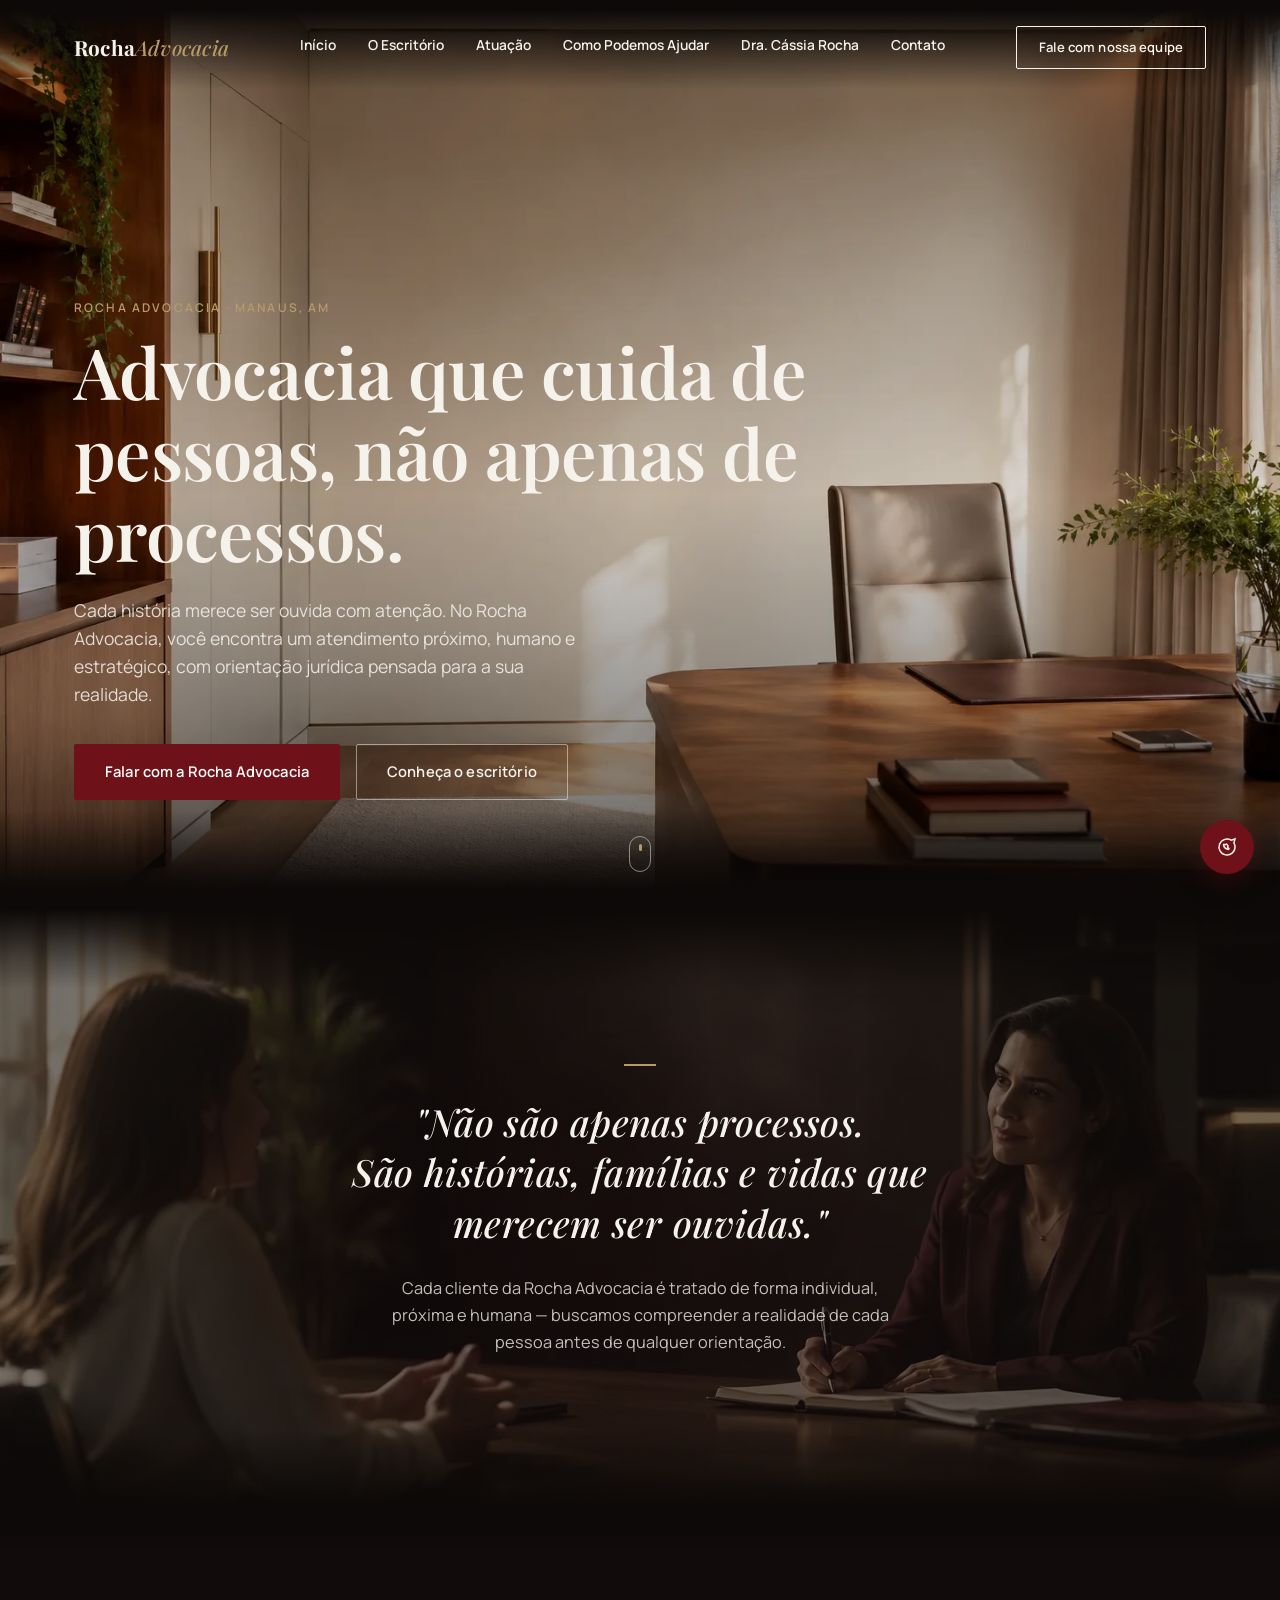
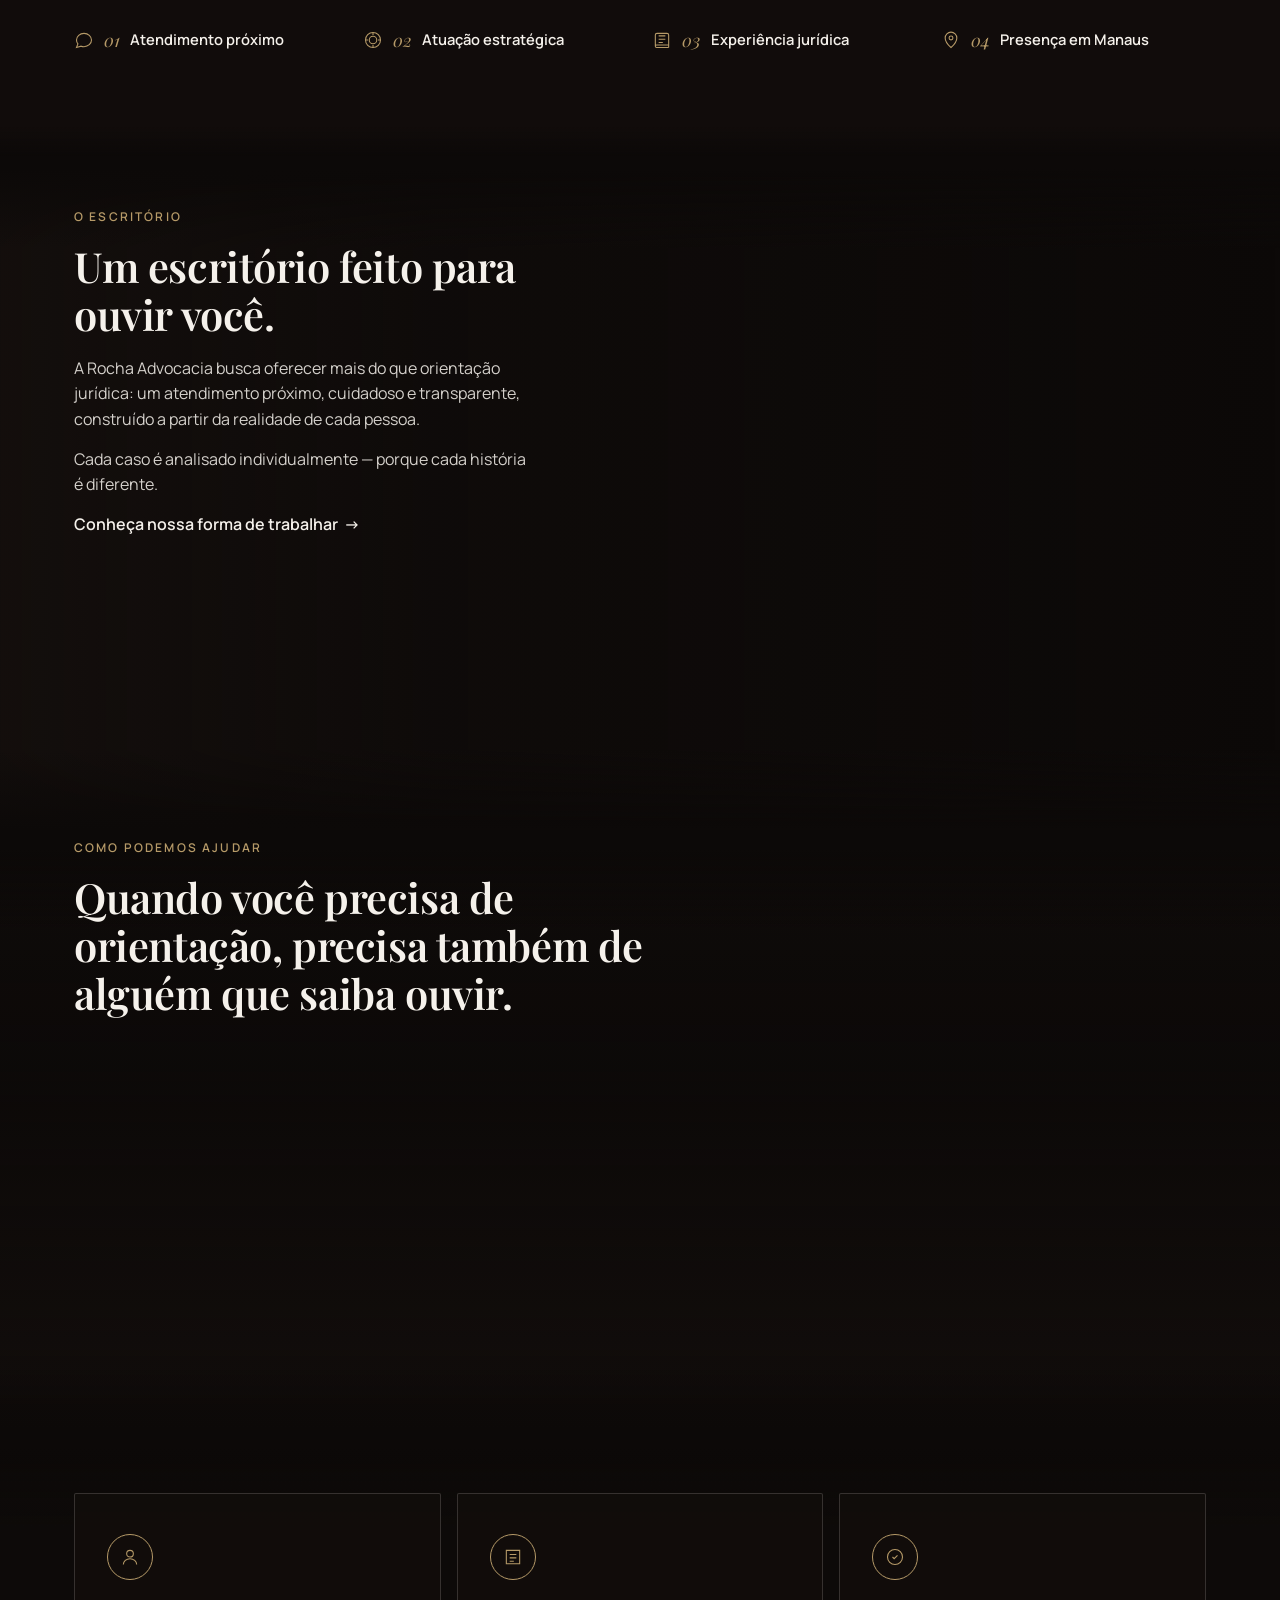
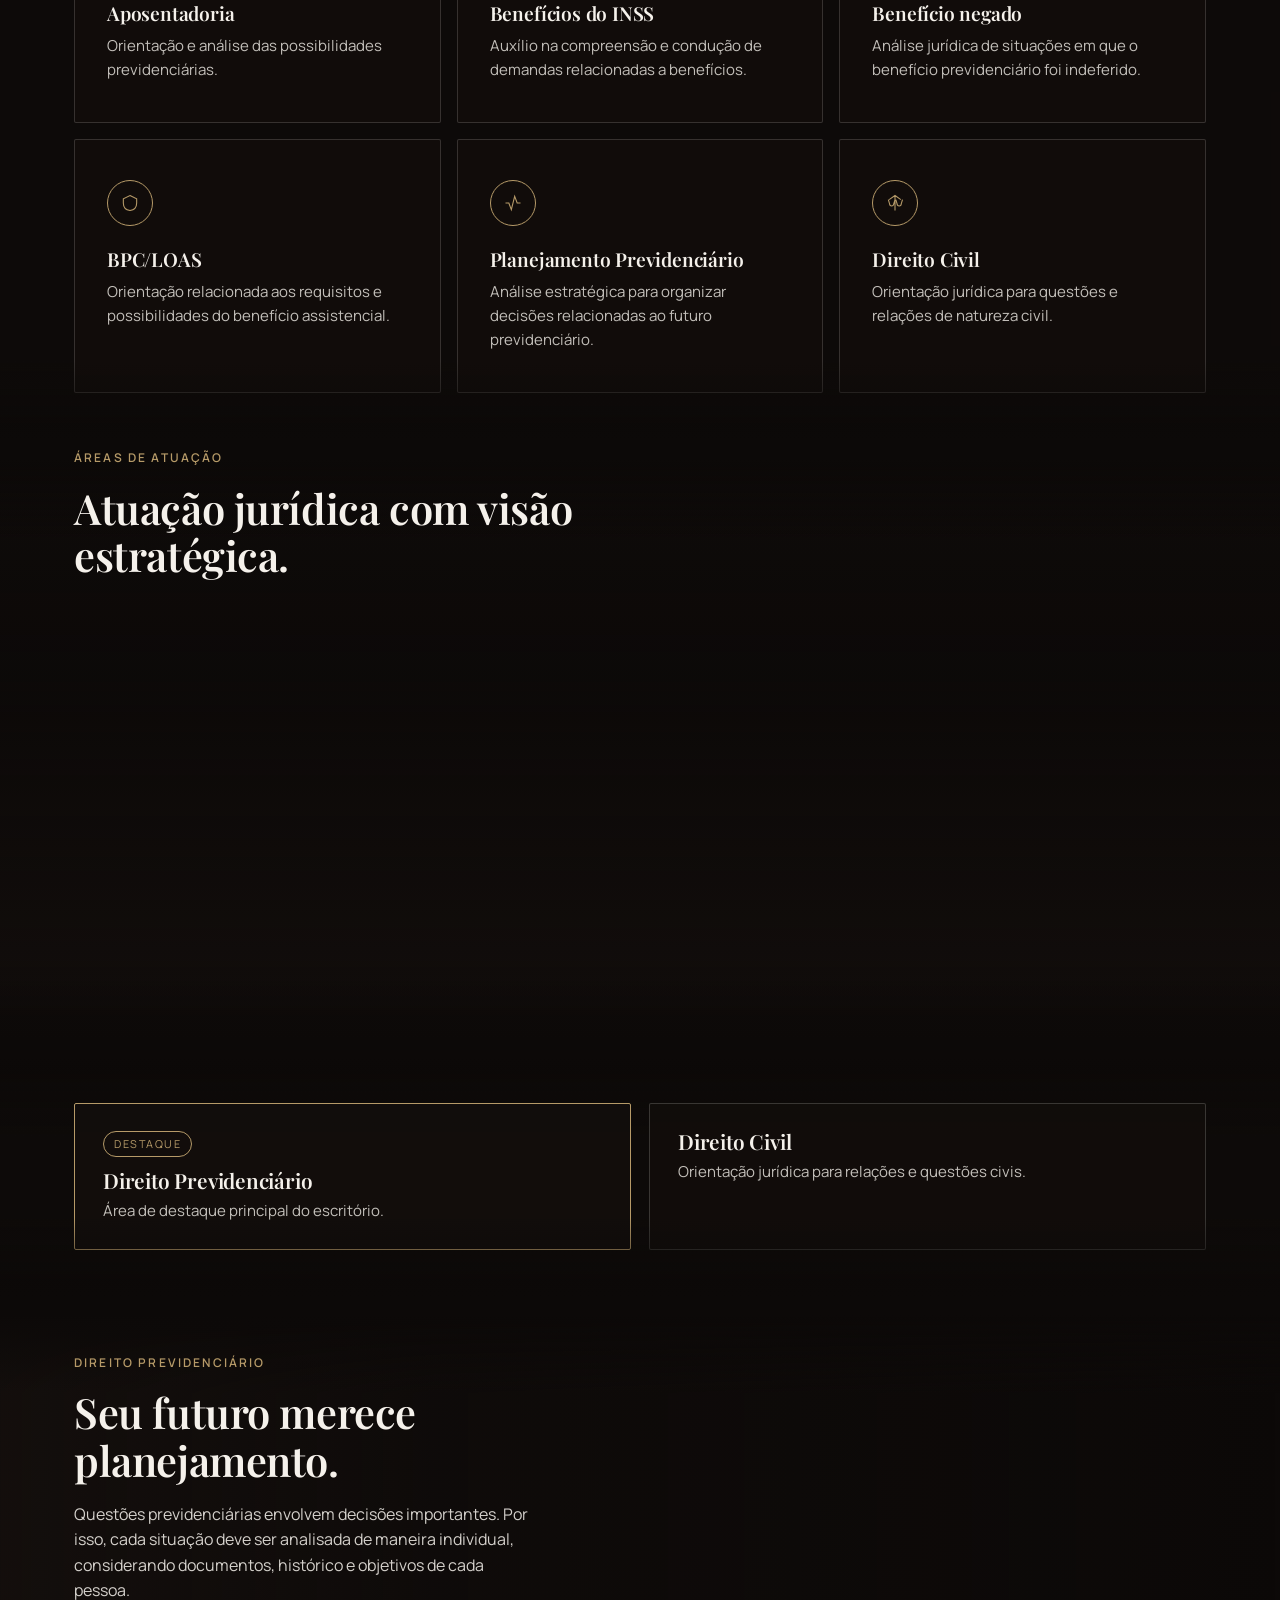
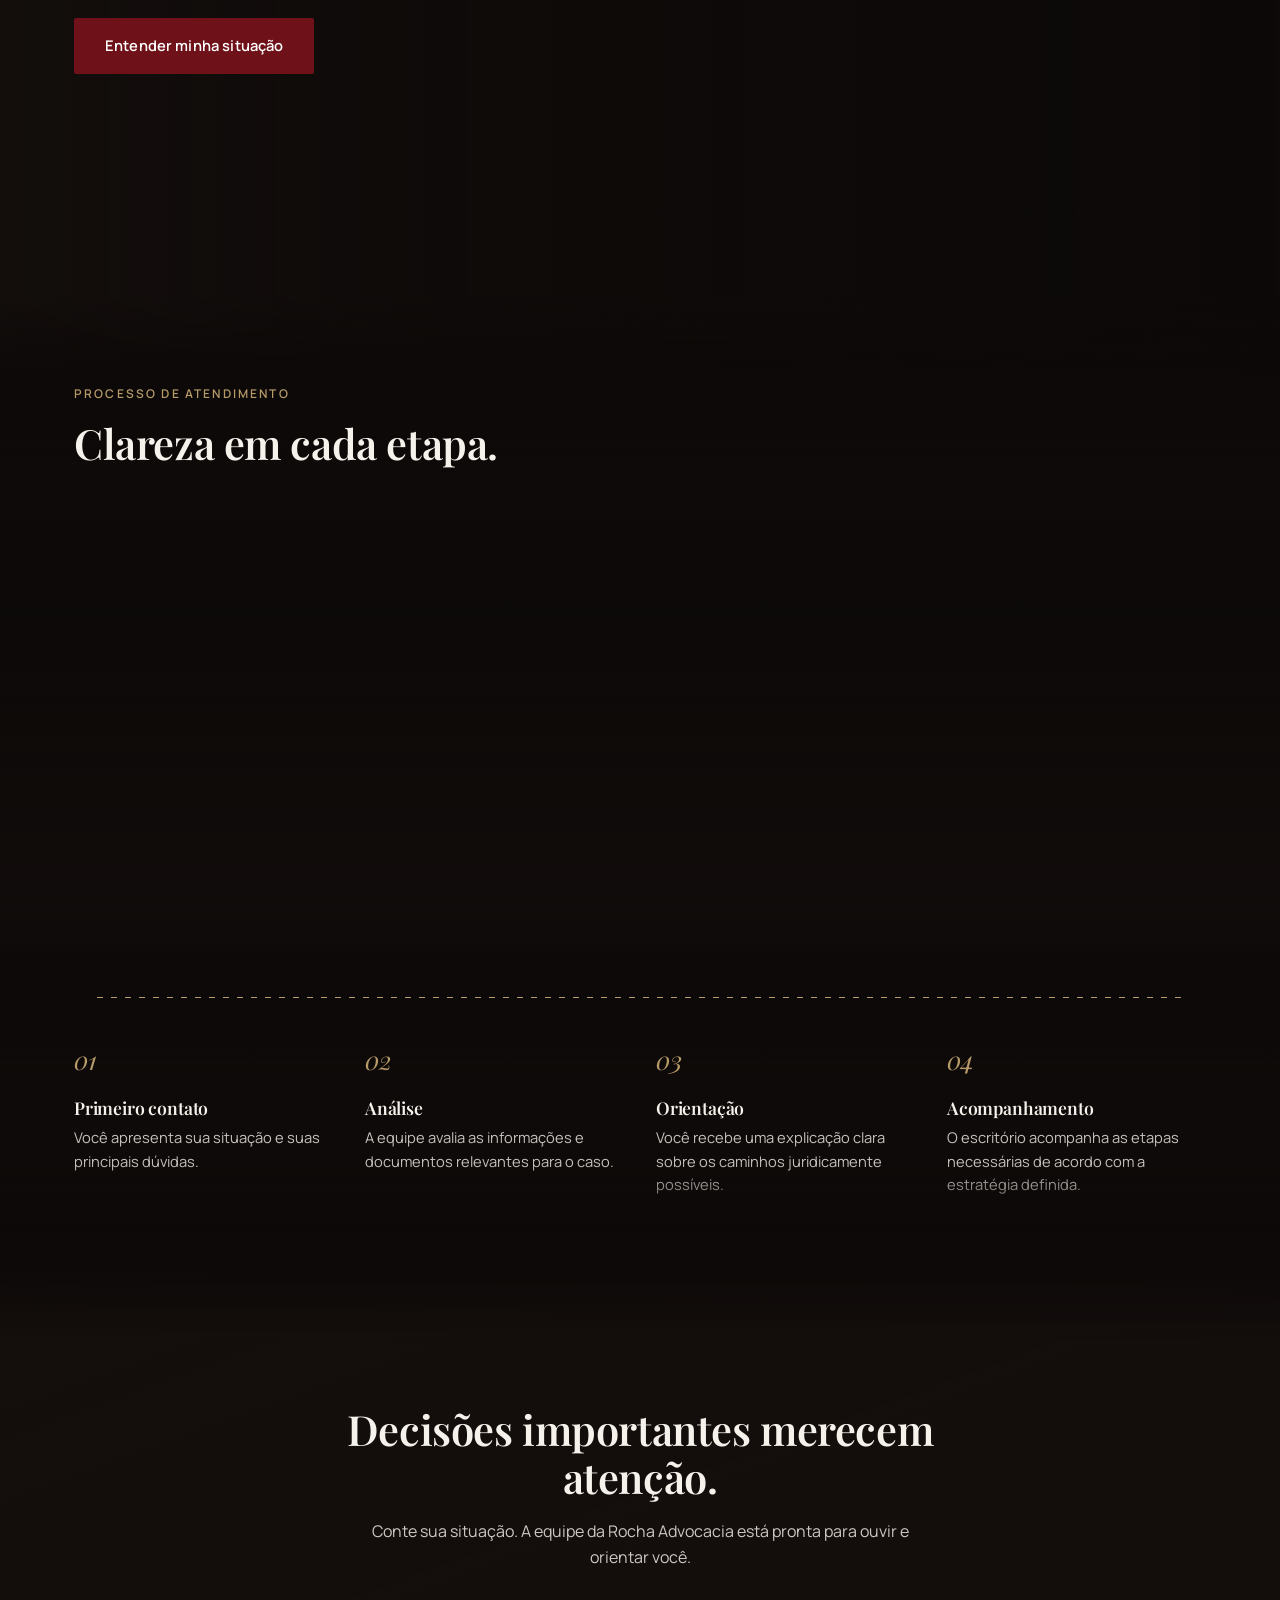
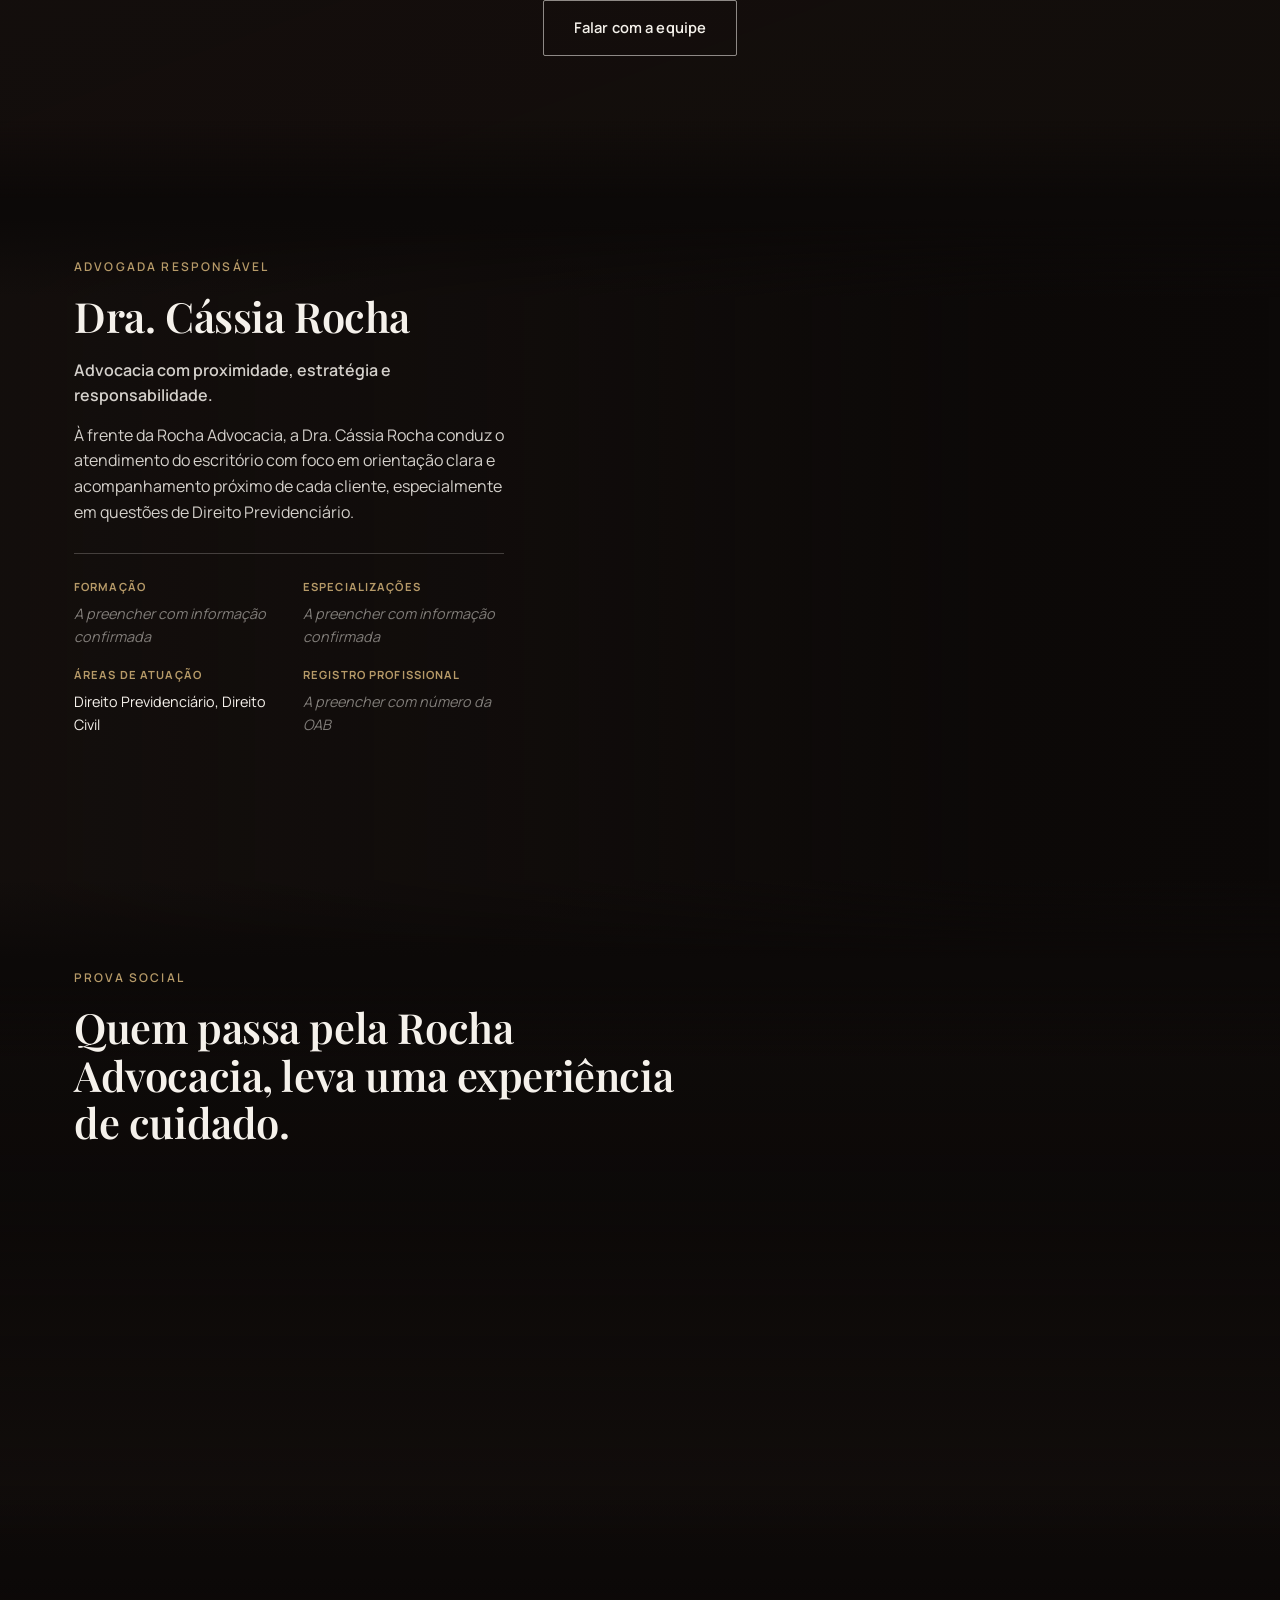
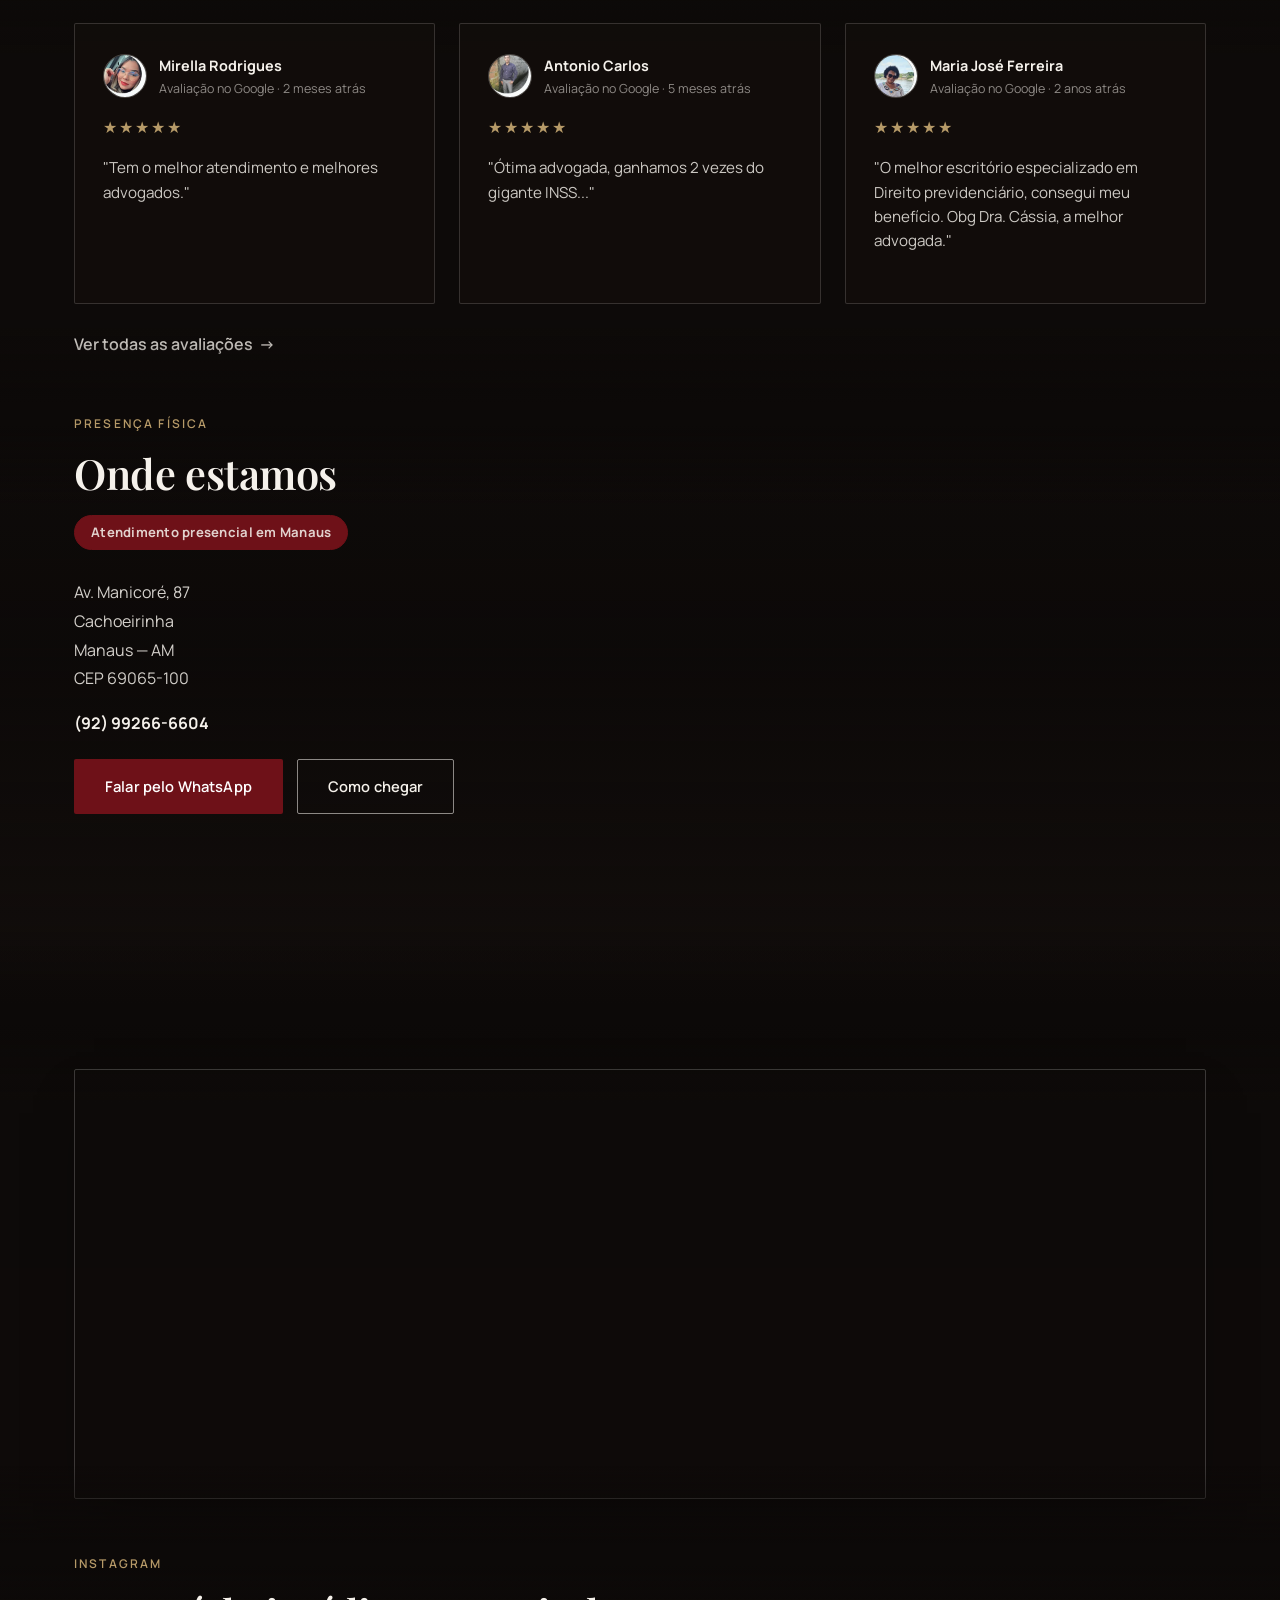
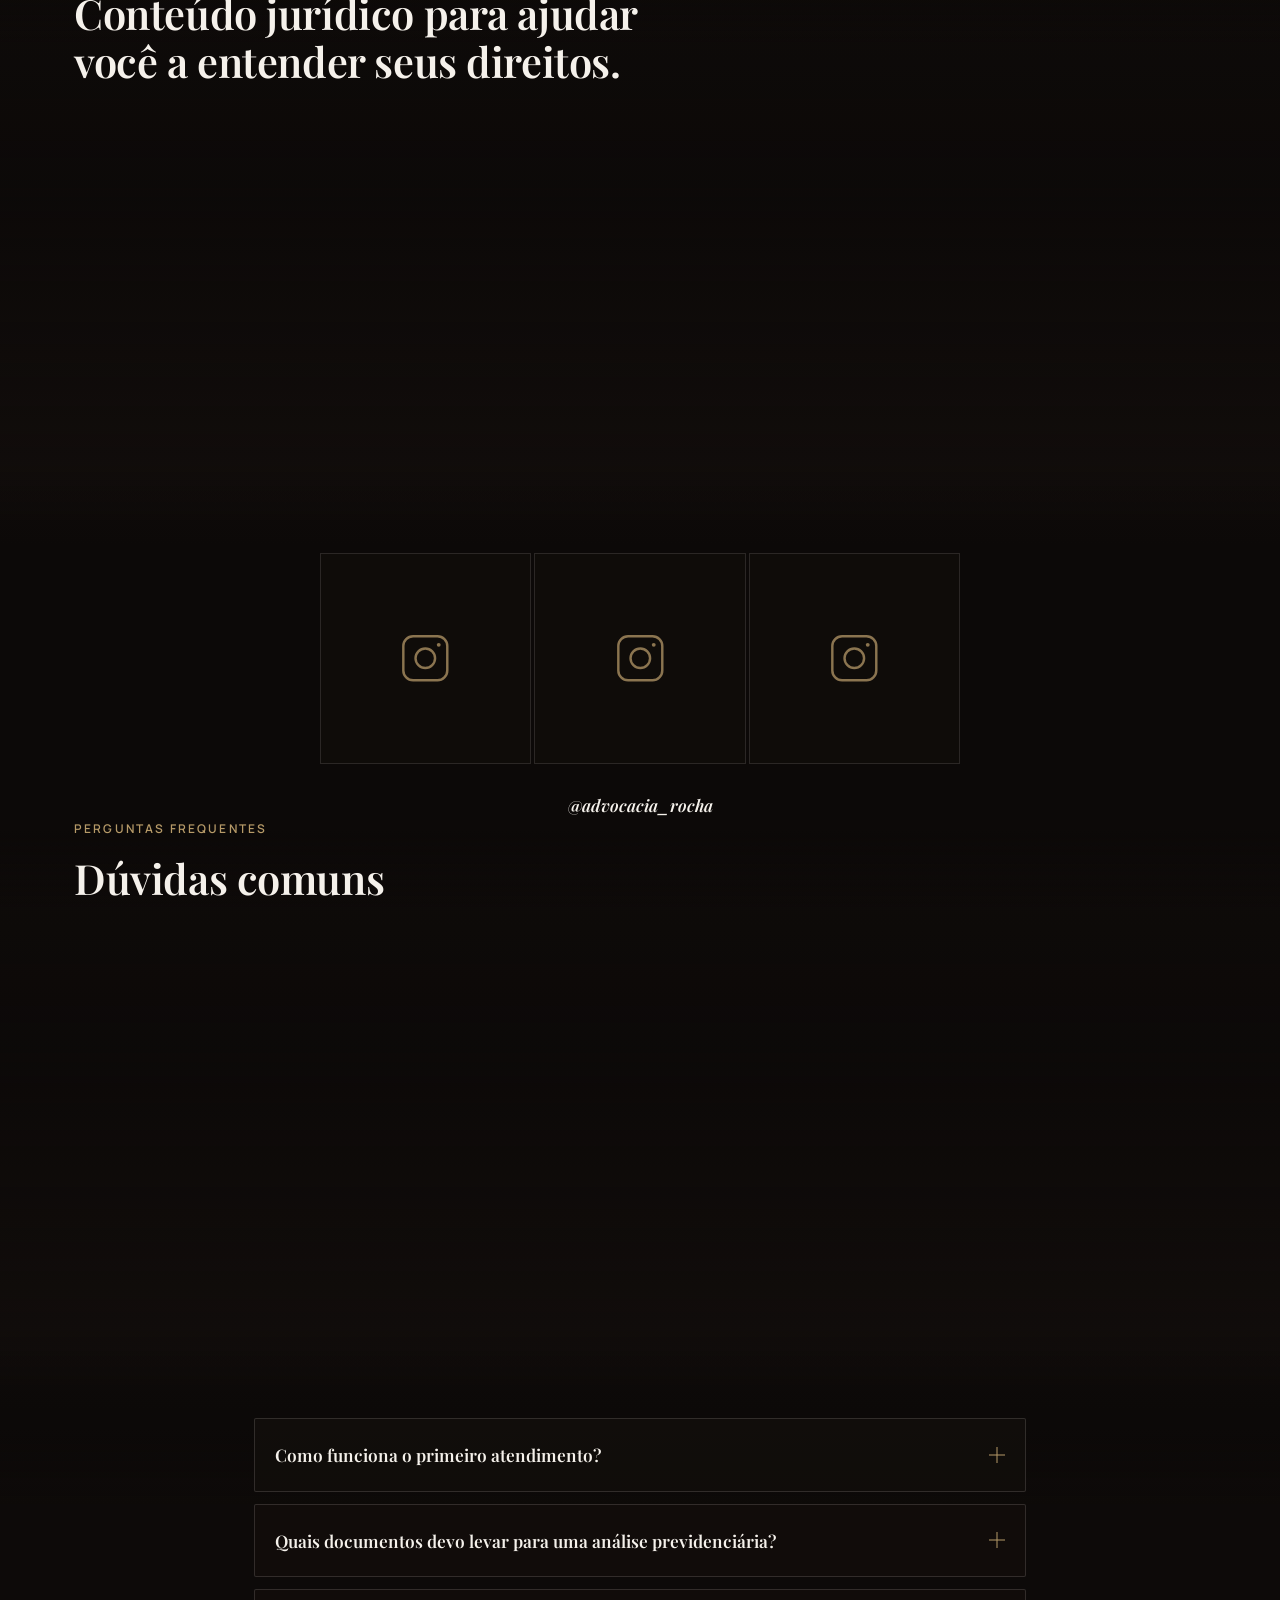
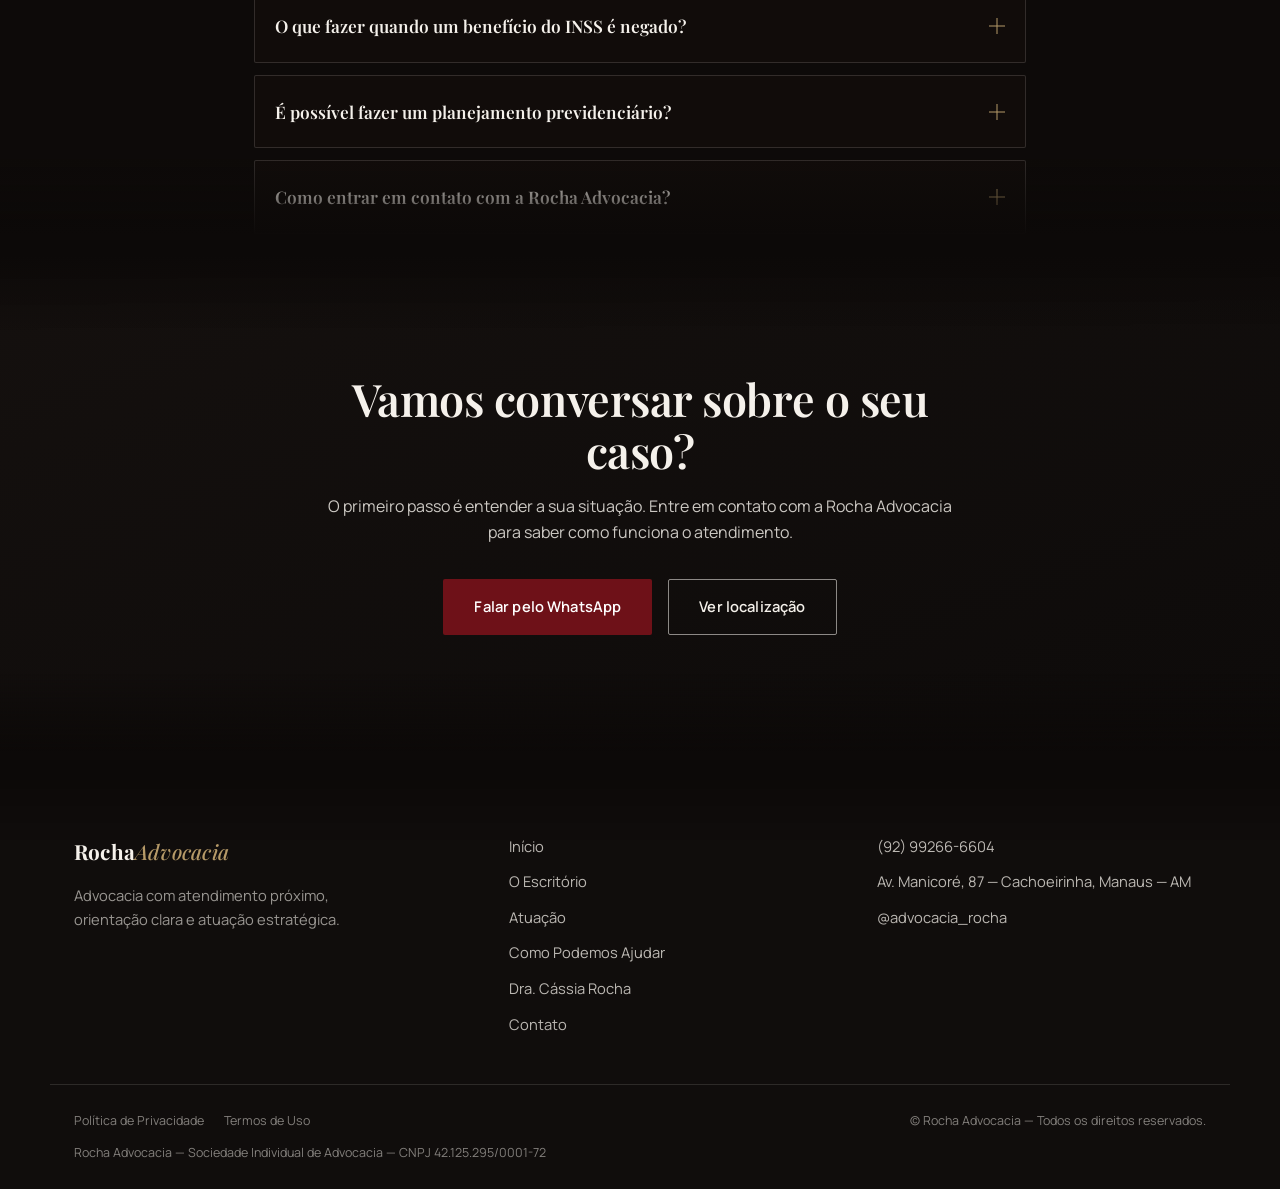
==== commit fd7d4724: "Hero: novo título e texto de apoio (atendimento humanizado) Título: "Advocacia que cuida de pessoas," ====
--- a/index.html
+++ b/index.html
@@ -97,8 +97,8 @@
 
   <div class="hero-content reveal" data-reveal="up">
     <p class="eyebrow">Rocha Advocacia · Manaus, AM</p>
-    <h1>Advocacia que orienta, acolhe e protege.</h1>
-    <p class="hero-lead">Atendimento jurídico próximo e estratégico para quem busca segurança, clareza e orientação para decisões importantes.</p>
+    <h1>Advocacia que cuida de pessoas, não apenas de processos.</h1>
+    <p class="hero-lead">Cada história merece ser ouvida com atenção. No Rocha Advocacia, você encontra um atendimento próximo, humano e estratégico, com orientação jurídica pensada para a sua realidade.</p>
     <div class="hero-actions">
       <a class="btn btn-primary" href="https://wa.me/5592992666604?text=Ol%C3%A1%2C%20gostaria%20de%20saber%20mais%20sobre%20o%20atendimento%20da%20Rocha%20Advocacia." target="_blank" rel="noopener">Falar com a Rocha Advocacia</a>
       <a class="btn btn-outline" href="#escritorio">Conheça o escritório</a>
--- a/css/style.css
+++ b/css/style.css
@@ -213,7 +213,7 @@
 .hero-content .eyebrow { color: var(--champagne); }
 .hero h1 {
   font-size: clamp(2.4rem, 6vw, 4.4rem);
-  max-width: 14ch;
+  max-width: 17ch;
   margin-bottom: 22px;
   color: var(--offwhite);
 }
@@ -275,7 +275,15 @@
 .manifesto-sub { color: rgba(245,241,235,0.78); font-size: 1.02rem; line-height: 1.65; max-width: 52ch; margin: 0 auto; }
 
 @media (max-width: 600px) {
-  .manifesto-band { min-height: 460px; }
+  /* Lower on purpose: the video is panoramic (the two women sit at its
+     far left/right edges, with empty space in the middle). A tall,
+     narrow container forces object-fit:cover to crop deep into both
+     sides to fill the height, cutting the people out and leaving just
+     the empty center. Keeping this band closer to the video's own
+     16:9 ratio means far less side-cropping, so both women stay in
+     frame. Content (quote + sub text) still comfortably determines
+     the actual rendered height above this floor. */
+  .manifesto-band { min-height: 260px; }
   .manifesto-inner { padding: 48px 22px; }
   .manifesto-mark { margin-bottom: 22px; }
   .manifesto-quote { font-size: 1.45rem; line-height: 1.4; margin-bottom: 18px; }
@@ -458,6 +466,12 @@
 .profile-section .media-banner--left { min-height: clamp(560px, 68vw, 760px); }
 .profile-section .media-banner--left .media-banner-scrim { background: linear-gradient(90deg, rgba(20,15,13,0.94) 0%, rgba(20,15,13,0.55) 42%, rgba(20,15,13,0.05) 78%, rgba(20,15,13,0) 100%); }
 .profile-section .media-banner--left .media-banner-text.profile-text { max-width: clamp(300px, 34vw, 430px); }
+/* Fixed, explicit framing for Dra. Cássia's photo/video — keeps her face
+   (eyes/forehead/hair/chin) safely inside the crop at every container
+   ratio, from the very first visible pixel (no scroll- or JS-driven
+   repositioning is applied to this element). */
+.profile-section .media-banner-media video,
+.profile-section .media-banner-media img { object-position: 58% 26%; }
 .profile-subtitle { font-weight: 600; color: var(--champagne); margin-bottom: 16px; }
 .profile-text p { color: rgba(245,241,235,0.86); max-width: 52ch; margin-bottom: 14px; }
 .profile-facts { display: grid; grid-template-columns: 1fr 1fr; gap: 18px 28px; margin-top: 28px; padding-top: 24px; border-top: 1px solid rgba(245,241,235,0.22); }
@@ -652,6 +666,8 @@
 @media (max-width: 980px) {
 
   .profile-section .media-banner--left { min-height: 950px; }
+  .profile-section .media-banner-media video,
+  .profile-section .media-banner-media img { object-position: 56% 20%; }
   .authority-inner { grid-template-columns: repeat(2, 1fr); }
   .split-section, .split-section--reverse { grid-template-columns: 1fr; }
   .split-section--reverse .split-media { order: 1; }
@@ -679,6 +695,24 @@
 }
 
 @media (max-width: 600px) {
+  /* Mobile-only Hero fix: the desktop version anchors content to the
+     bottom of a tall, fixed-floor box (min-height + overflow:hidden),
+     which clips the top of the content (eyebrow/heading/lead/first
+     button) whenever a phone's real viewport is shorter than that
+     floor — leaving only the last, bottom-anchored button visible.
+     On mobile we instead let content flow top-to-bottom right below
+     the header's reserved space, so the section simply grows to fit
+     everything — nothing can ever be clipped, on any screen height.
+     Desktop rule (align-items:flex-end, min-height:max(100svh,760px),
+     padding-top:110px) is untouched. */
+  .hero {
+    min-height: 100svh;
+    padding-top: 96px;
+    align-items: flex-start;
+  }
+  .hero-content { padding: 28px 20px 56px; }
+  .scroll-indicator { bottom: 18px; }
+
   .authority-inner { grid-template-columns: 1fr; gap: 16px; padding-top: 28px; padding-bottom: 28px; }
   .services-grid { grid-template-columns: 1fr; }
   .instagram-grid { max-width: 320px; }
